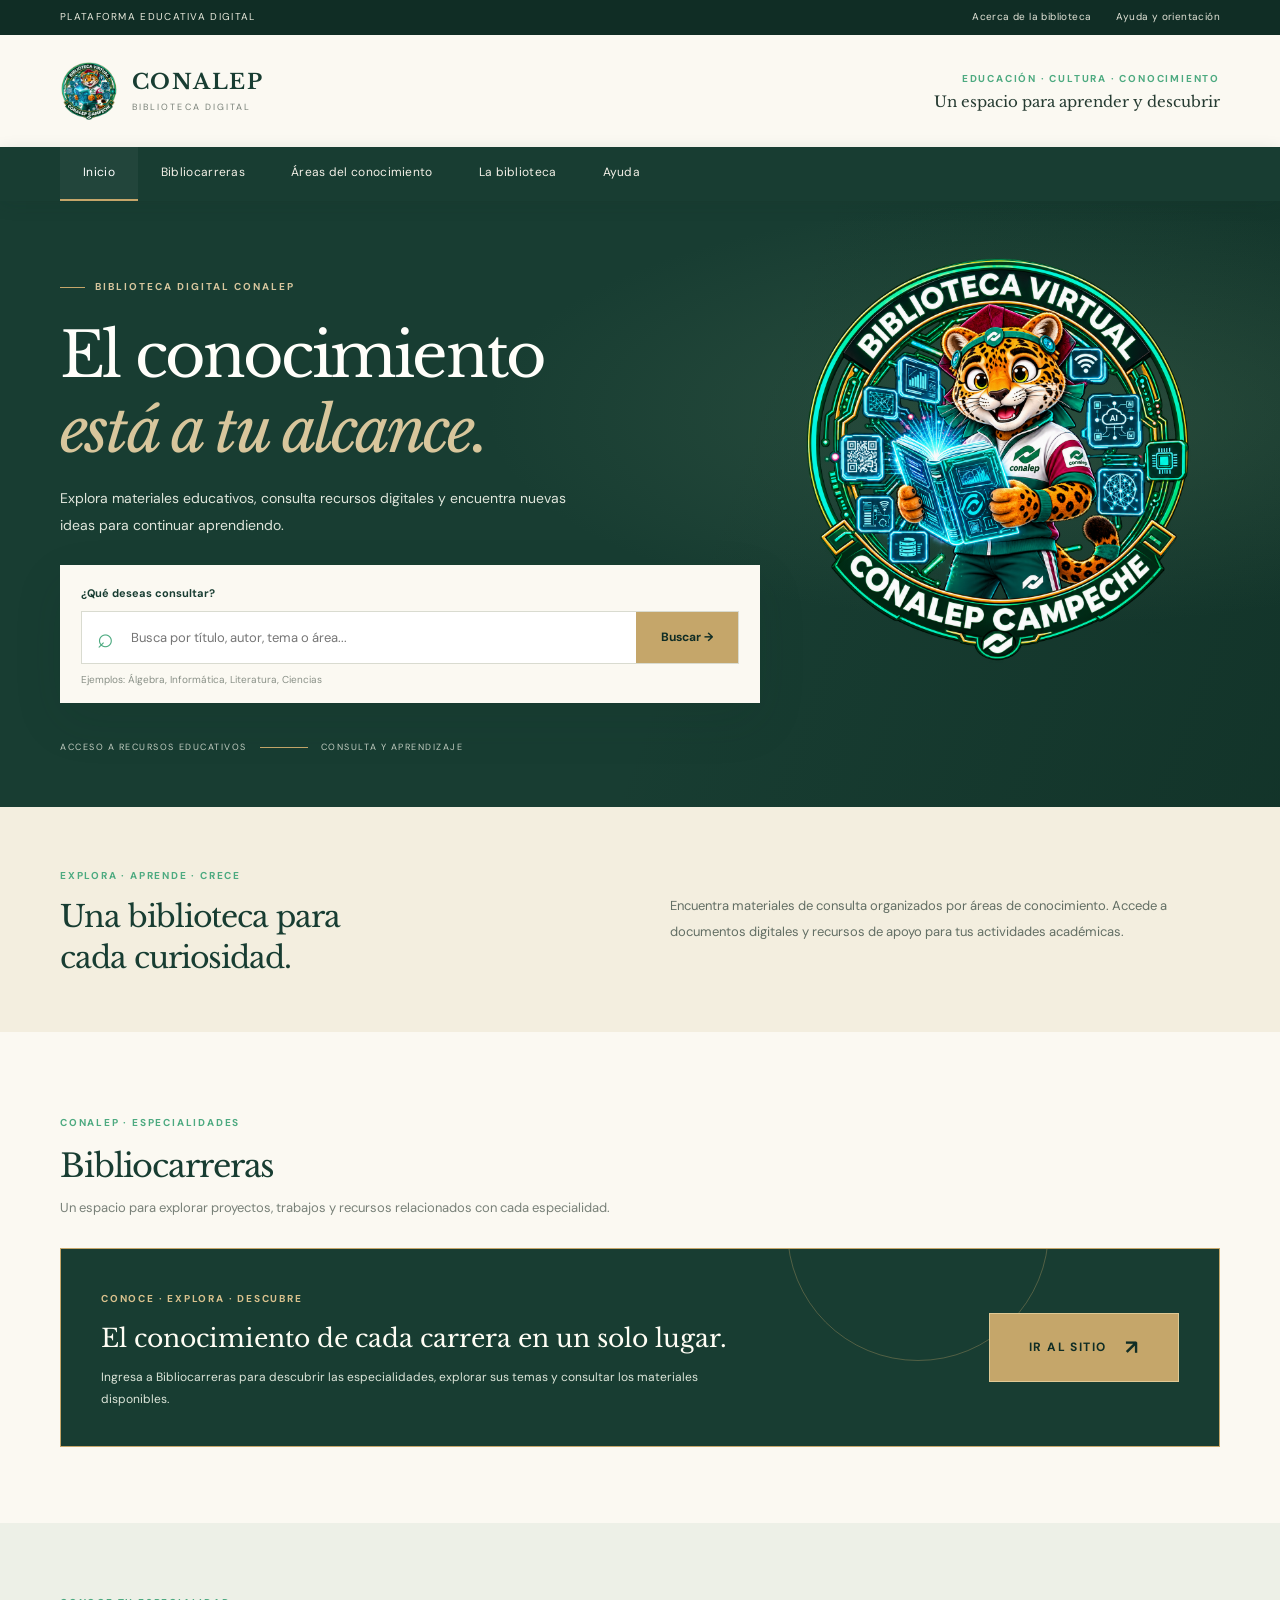
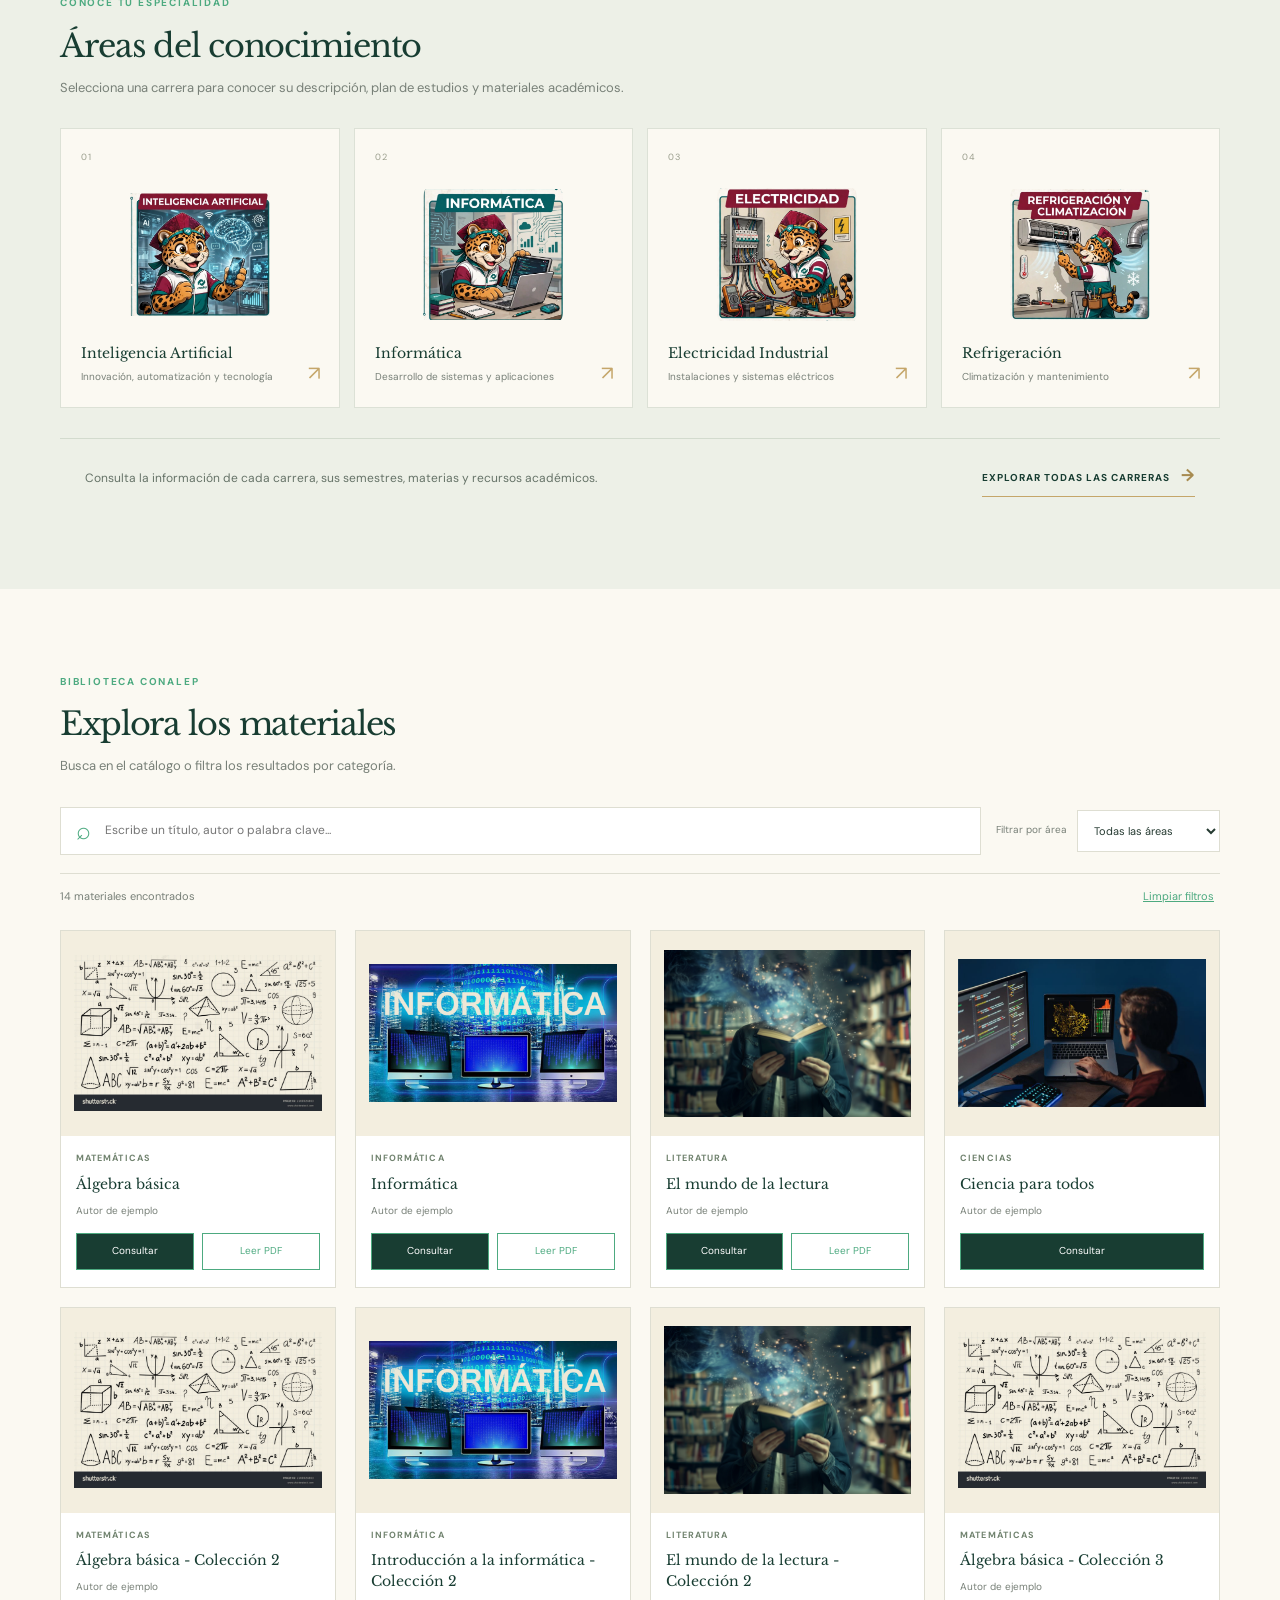
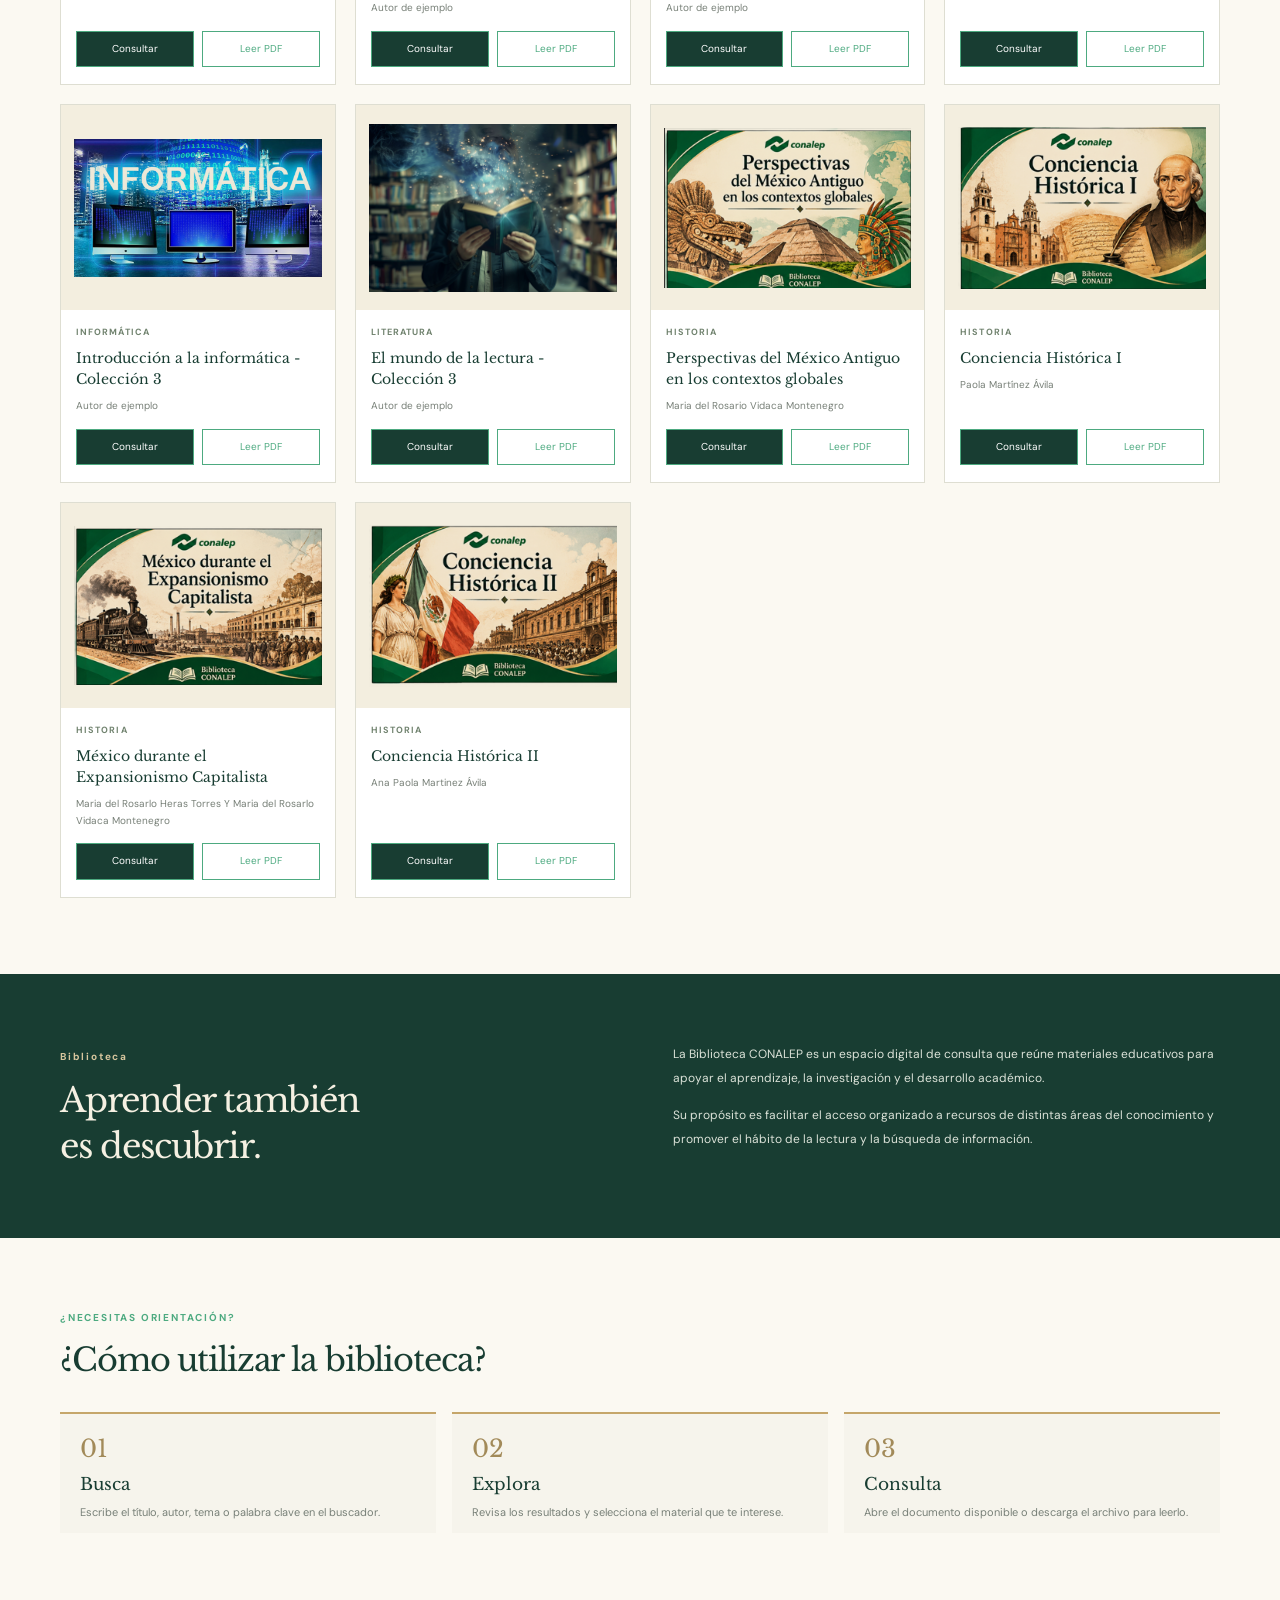
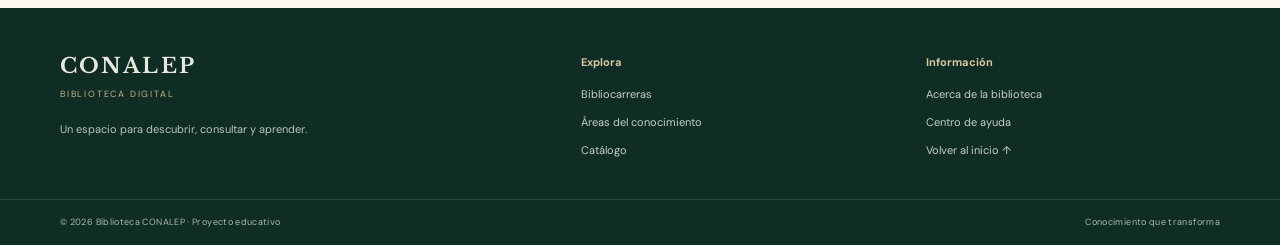
==== index.html @ 4ff1693b "Primera version de Biblioteca CONALEP" ====
<!DOCTYPE html>
<html lang="es">
<head>
  <meta charset="UTF-8">
  <meta name="viewport" content="width=device-width, initial-scale=1.0">
  <meta name="description" content="Biblioteca CONALEP: consulta y explora materiales educativos digitales.">
  <meta name="theme-color" content="#183d32">
  <title>Biblioteca CONALEP | Conocimiento abierto</title>

  <link rel="preconnect" href="https://fonts.googleapis.com">
  <link rel="preconnect" href="https://fonts.gstatic.com" crossorigin>
  <link href="https://fonts.googleapis.com/css2?family=DM+Sans:wght@400;500;600;700&family=Libre+Baskerville:wght@400;700&display=swap" rel="stylesheet">

  <link rel="stylesheet" href="estilos.css">

  <style>
    /* IMÁGENES DE LAS ÁREAS DEL CONOCIMIENTO */

    .career-area-card .area-icon.area-image {
  display: flex;
  align-items: center;
  justify-content: center;
  width: 100%;
  height: 155px;
  margin: 12px 0;
  font-size: 0;
}

.career-area-card .area-icon.area-image img {
  display: block;
  width: 140px;
  height: 140px;
  object-fit: contain;
  border-radius: 12px;
  transition: transform .3s ease;
}

.career-area-card:hover .area-icon.area-image img {
  transform: scale(1.08);
}
  </style>
</head>

<body>

  <div class="utility-bar">
    <div class="wrap utility-inner">
      <span>PLATAFORMA EDUCATIVA DIGITAL</span>
      <div>
        <a href="#acerca">Acerca de la biblioteca</a>
        <a href="#ayuda">Ayuda y orientación</a>
      </div>
    </div>
  </div>

  <header class="masthead wrap">
    <a class="brand" href="#inicio" aria-label="Biblioteca CONALEP, inicio">
      <img class="brand-logo" src="recursos/logo.png" alt="Logotipo de la Biblioteca CONALEP">
      <span class="brand-copy">
        <strong>CONALEP</strong>
        <small>BIBLIOTECA DIGITAL</small>
      </span>
    </a>

    <div class="masthead-note">
      <span>EDUCACIÓN · CULTURA · CONOCIMIENTO</span>
      <strong>Un espacio para aprender y descubrir</strong>
    </div>
  </header>

  <nav class="main-nav" aria-label="Navegación principal">
    <div class="wrap nav-inner">
      <a class="nav-link active" href="#inicio">Inicio</a>
      <a class="nav-link" href="#colecciones">Bibliocarreras</a>
      <a class="nav-link" href="#areas">Áreas del conocimiento</a>
      <a class="nav-link" href="#acerca">La biblioteca</a>
      <a class="nav-link" href="#ayuda">Ayuda</a>
    </div>
  </nav>

  <main>

    <!-- PORTADA -->
    <section class="hero" id="inicio">
      <div class="wrap hero-content">

        <div class="eyebrow">
          <span></span>
          BIBLIOTECA DIGITAL CONALEP
        </div>

        <h1>
          El conocimiento<br>
          <em>está a tu alcance.</em>
        </h1>

        <p>
          Explora materiales educativos, consulta recursos digitales
          y encuentra nuevas ideas para continuar aprendiendo.
        </p>

        <form class="search-panel" id="search-form" role="search">
          <label for="main-search">¿Qué deseas consultar?</label>

          <div class="search-row">
            <span class="search-symbol" aria-hidden="true">⌕</span>

            <input
              id="main-search"
              type="search"
              placeholder="Busca por título, autor, tema o área..."
              autocomplete="off"
            >

            <button type="submit">
              Buscar <span aria-hidden="true">→</span>
            </button>
          </div>

          <div class="search-hint">
            Ejemplos: Álgebra, Informática, Literatura, Ciencias
          </div>

          <div class="quick-results" id="quick-results" hidden></div>
        </form>

        <div class="hero-meta">
          <span>ACCESO A RECURSOS EDUCATIVOS</span>
          <span class="meta-line"></span>
          <span>CONSULTA Y APRENDIZAJE</span>
        </div>
      </div>

      <div class="hero-ornament">
        <img
          class="hero-logo"
          src="recursos/logo.png"
          alt="Emblema de la Biblioteca Virtual CONALEP"
        >
      </div>
    </section>

    <!-- INTRODUCCIÓN -->
    <section class="intro-strip">
      <div class="wrap intro-grid">
        <div>
          <span class="section-kicker">EXPLORA · APRENDE · CRECE</span>
          <h2>Una biblioteca para<br>cada curiosidad.</h2>
        </div>

        <p>
          Encuentra materiales de consulta organizados por áreas de
          conocimiento. Accede a documentos digitales y recursos de
          apoyo para tus actividades académicas.
        </p>
      </div>
    </section>

    <!-- BIBLIOCARRERAS -->
    <section class="section wrap bibliocarreras-section" id="colecciones">

      <div class="section-heading">
        <div>
          <span class="section-kicker">CONALEP · ESPECIALIDADES</span>
          <h2>Bibliocarreras</h2>
          <p>
            Un espacio para explorar proyectos, trabajos y recursos
            relacionados con cada especialidad.
          </p>
        </div>
      </div>

      <div class="bibliocarreras-access">
        <div class="bibliocarreras-access-copy">
          <span class="section-kicker">CONOCE · EXPLORA · DESCUBRE</span>
          <h3>El conocimiento de cada carrera en un solo lugar.</h3>
          <p>
            Ingresa a Bibliocarreras para descubrir las especialidades,
            explorar sus temas y consultar los materiales disponibles.
          </p>
        </div>

        <a
          class="bibliocarreras-button"
          href="bibliocarreras.html"
          target="_blank"
          rel="noopener noreferrer"
        >
          IR AL SITIO <span aria-hidden="true">↗</span>
        </a>
      </div>

    </section>

    <!-- ÁREAS DEL CONOCIMIENTO -->
    <section class="areas-band" id="areas">
      <div class="wrap section">

        <div class="section-heading">
          <div>
            <span class="section-kicker">CONOCE TU ESPECIALIDAD</span>
            <h2>Áreas del conocimiento</h2>
            <p>
              Selecciona una carrera para conocer su descripción,
              plan de estudios y materiales académicos.
            </p>
          </div>
        </div>

        <div class="area-grid career-area-grid">

          <!-- INTELIGENCIA ARTIFICIAL -->
          <a class="area-card career-area-card" href="areas.html?carrera=inteligencia-artificial">
            <span class="area-number">01</span>

            <span class="area-icon area-image">
              <img
                src="imagenes/inteligencia-artificial.png"
                alt="Imagen de Inteligencia Artificial"
                loading="lazy"
              >
            </span>

            <strong>Inteligencia Artificial</strong>
            <small>Innovación, automatización y tecnología</small>
            <span class="area-arrow">↗</span>
          </a>

          <!-- INFORMÁTICA -->
          <a class="area-card career-area-card" href="areas.html?carrera=informatica">
            <span class="area-number">02</span>

            <span class="area-icon area-image">
              <img
                src="imagenes/informatica.png"
                alt="Imagen de Informática"
                loading="lazy"
              >
            </span>

            <strong>Informática</strong>
            <small>Desarrollo de sistemas y aplicaciones</small>
            <span class="area-arrow">↗</span>
          </a>

          <!-- ELECTRICIDAD INDUSTRIAL -->
          <a class="area-card career-area-card" href="areas.html?carrera=electricidad-industrial">
            <span class="area-number">03</span>

            <span class="area-icon area-image">
              <img
                src="imagenes/electricidad-industrial.png"
                alt="Imagen de Electricidad Industrial"
                loading="lazy"
              >
            </span>

            <strong>Electricidad Industrial</strong>
            <small>Instalaciones y sistemas eléctricos</small>
            <span class="area-arrow">↗</span>
          </a>

          <!-- REFRIGERACIÓN -->
          <a class="area-card career-area-card" href="areas.html?carrera=refrigeracion">
            <span class="area-number">04</span>

            <span class="area-icon area-image">
              <img
                src="imagenes/refrigeracion.png"
                alt="Imagen de Refrigeración"
                loading="lazy"
              >
            </span>

            <strong>Refrigeración</strong>
            <small>Climatización y mantenimiento</small>
            <span class="area-arrow">↗</span>
          </a>

        </div>

        <div class="areas-more">
          <p>
            Consulta la información de cada carrera, sus semestres,
            materias y recursos académicos.
          </p>
          <a href="areas.html" class="areas-more-link">
            EXPLORAR TODAS LAS CARRERAS <span>→</span>
          </a>
        </div>

      </div>
    </section>

    <!-- CATÁLOGO -->
    <section class="section wrap catalog-section" id="catalogo">

      <div class="section-heading">
        <div>
          <span class="section-kicker">BIBLIOTECA CONALEP</span>
          <h2>Explora los materiales</h2>
          <p>
            Busca en el catálogo o filtra los resultados por categoría.
          </p>
        </div>
      </div>

      <div class="catalog-tools">

        <label class="catalog-search">
          <span>⌕</span>
          <input
            id="catalog-search"
            type="search"
            placeholder="Escribe un título, autor o palabra clave..."
          >
        </label>

        <label class="filter-label">
          Filtrar por área

          <select id="category-filter">
            <option value="Todos">Todas las áreas</option>
          </select>
        </label>

      </div>

      <div class="results-line">
        <span id="results-count">Cargando catálogo...</span>
        <button id="clear-filters" type="button">Limpiar filtros</button>
      </div>

      <div class="book-grid" id="book-grid" aria-live="polite"></div>

    </section>

    <!-- ACERCA DE -->
    <section class="about-band" id="acerca">
      <div class="wrap about-grid">

        <div>
          <span class="section-kicker">Biblioteca</span>
          <h2>Aprender también<br>es descubrir.</h2>
        </div>

        <div>
          <p>
            La Biblioteca CONALEP es un espacio digital de consulta que
            reúne materiales educativos para apoyar el aprendizaje,
            la investigación y el desarrollo académico.
          </p>

          <p>
            Su propósito es facilitar el acceso organizado a recursos
            de distintas áreas del conocimiento y promover el hábito
            de la lectura y la búsqueda de información.
          </p>
        </div>

      </div>
    </section>

    <!-- AYUDA -->
    <section class="section wrap help-section" id="ayuda">

      <div class="section-heading">
        <div>
          <span class="section-kicker">¿NECESITAS ORIENTACIÓN?</span>
          <h2>¿Cómo utilizar la biblioteca?</h2>
        </div>
      </div>

      <div class="help-grid">

        <article>
          <span>01</span>
          <h3>Busca</h3>
          <p>
            Escribe el título, autor, tema o palabra clave en el buscador.
          </p>
        </article>

        <article>
          <span>02</span>
          <h3>Explora</h3>
          <p>
            Revisa los resultados y selecciona el material que te interese.
          </p>
        </article>

        <article>
          <span>03</span>
          <h3>Consulta</h3>
          <p>
            Abre el documento disponible o descarga el archivo para leerlo.
          </p>
        </article>

      </div>
    </section>

  </main>

  <!-- PIE DE PÁGINA -->
  <footer class="footer">

    <div class="wrap footer-main">

      <div class="footer-brand">
        <strong>CONALEP</strong>
        <span>BIBLIOTECA DIGITAL</span>
        <p>Un espacio para descubrir, consultar y aprender.</p>
      </div>

      <div>
        <b>Explora</b>
        <a href="#colecciones">Bibliocarreras</a>
        <a href="#areas">Áreas del conocimiento</a>
        <a href="#catalogo">Catálogo</a>
      </div>

      <div>
        <b>Información</b>
        <a href="#acerca">Acerca de la biblioteca</a>
        <a href="#ayuda">Centro de ayuda</a>
        <a href="#inicio">Volver al inicio ↑</a>
      </div>

    </div>

    <div class="footer-bottom">
      <div class="wrap">
        <span>© 2026 Biblioteca CONALEP · Proyecto educativo</span>
        <span>Conocimiento que transforma</span>
      </div>
    </div>

  </footer>

  <!-- VENTANA DE DETALLES DE LIBROS -->
  <dialog class="detail-dialog" id="detail-dialog">
    <button class="dialog-close" id="dialog-close" aria-label="Cerrar">×</button>
    <div id="detail-content"></div>
  </dialog>

  <!-- LECTOR PDF -->
  <dialog class="reader-dialog" id="reader-dialog">

    <div class="reader-top">
      <strong id="reader-title">Lector digital</strong>
      <button id="reader-close" aria-label="Cerrar lector">Cerrar ×</button>
    </div>

    <iframe id="pdf-frame" title="Visor de documento PDF"></iframe>

  </dialog>

  <script src="js/catalogo.js" defer></script>

</body>
</html>
---- estilos.css ----
/* BIBLIOTECA CONALEP · IDENTIDAD VERDE BOSQUE Y MARFIL */

:root {
  --forest: #183d32;
  --forest-deep: #102d25;
  --green: #4daa80;
  --sage: #dce5d9;
  --ivory: #f3eedf;
  --paper: #fbf9f2;
  --gold: #c5a66a;
  --ink: #263b32;
  --muted: #788078;
  --line: #deded2;
  --white: #fffefa;
  --serif: "Libre Baskerville", Georgia, serif;
  --sans: "DM Sans", Arial, sans-serif;
  --shadow: 0 18px 50px rgba(22,49,38,.11);
}

* {
  box-sizing: border-box;
}

html {
  scroll-behavior: smooth;
  scroll-padding-top: 86px;
}

body {
  margin: 0;
  background: var(--paper);
  color: var(--ink);
  font-family: var(--sans);
  line-height: 1.65;
}

a {
  color: inherit;
  text-decoration: none;
}

button,
input,
select {
  font: inherit;
}

button {
  cursor: pointer;
}

img {
  max-width: 100%;
  display: block;
}

[hidden] {
  display: none !important;
}

.wrap {
  width: min(1160px, calc(100% - 48px));
  margin: auto;
}

/* BARRA SUPERIOR */

.utility-bar {
  background: var(--forest-deep);
  color: #e8e9dc;
  font-size: 10px;
  letter-spacing: .13em;
}

.utility-inner {
  height: 35px;
  display: flex;
  align-items: center;
  justify-content: space-between;
}

.utility-inner div {
  display: flex;
  gap: 25px;
}

.utility-inner a {
  color: #e4e5d9;
  letter-spacing: .04em;
}

/* ENCABEZADO */

.masthead {
  height: 112px;
  display: flex;
  align-items: center;
  justify-content: space-between;
}

.brand {
  display: flex;
  align-items: center;
  gap: 14px;
}

.brand-copy {
  display: flex;
  flex-direction: column;
  line-height: 1.2;
}

.brand-copy strong {
  font: 700 21px var(--serif);
  letter-spacing: .07em;
  color: var(--forest);
}

.brand-copy small {
  font-size: 9px;
  letter-spacing: .23em;
  color: var(--muted);
  margin-top: 7px;
}

.brand-logo {
  width: 58px;
  height: 58px;
  object-fit: contain;
  display: block;
  flex-shrink: 0;
  background: transparent;
}

.masthead-note {
  text-align: right;
  display: flex;
  flex-direction: column;
  gap: 5px;
}

.masthead-note span,
.section-kicker {
  font-size: 10px;
  letter-spacing: .18em;
  color: var(--green);
  font-weight: 700;
}

.masthead-note strong {
  font: 400 15px var(--serif);
  color: var(--ink);
}

/* NAVEGACIÓN */

.main-nav {
  background: var(--forest);
  color: #f8f5e9;
  position: sticky;
  top: 0;
  z-index: 20;
  box-shadow: 0 4px 16px #122d2420;
}

.nav-inner {
  display: flex;
  align-items: center;
  gap: 0;
  min-height: 53px;
}

.nav-link {
  padding: 16px 23px;
  font-size: 12px;
  letter-spacing: .025em;
  color: #f4f1e8;
  transition: .2s;
  border-bottom: 2px solid transparent;
}

.nav-link:hover,
.nav-link.active {
  background: #ffffff0b;
  border-color: var(--gold);
  color: #fff;
}

/* PORTADA PRINCIPAL */

.hero {
  background: var(--forest);
  color: var(--white);
  min-height: 510px;
  position: relative;
  overflow: hidden;
}

.hero:before {
  content: "";
  position: absolute;
  inset: 0;
  background:
    radial-gradient(ellipse at 82% 35%, #52745a55, transparent 38%),
    linear-gradient(110deg, transparent 55%, #0b271d66);
}

.hero-content {
  position: relative;
  z-index: 2;
  padding-top: 78px;
  padding-bottom: 52px;
}

.eyebrow {
  display: flex;
  align-items: center;
  gap: 10px;
  color: #d7c69e;
  font-size: 10px;
  letter-spacing: .2em;
  font-weight: 700;
}

.eyebrow span {
  width: 25px;
  height: 1px;
  background: var(--gold);
}

.hero h1 {
  font: 400 clamp(38px, 5vw, 62px)/1.2 var(--serif);
  letter-spacing: -.045em;
  margin: 24px 0 17px;
  max-width: 650px;
}

.hero h1 em {
  color: #d8c69c;
  font-weight: 400;
}

.hero-content > p {
  max-width: 540px;
  color: #e0e6dc;
  font-size: 14px;
  line-height: 1.9;
  margin: 0 0 27px;
}

/* BUSCADOR PRINCIPAL */

.search-panel {
  background: var(--paper);
  color: var(--ink);
  padding: 19px 21px 14px;
  width: min(700px, 100%);
  box-shadow: var(--shadow);
  position: relative;
}

.search-panel label {
  font-size: 11px;
  font-weight: 700;
  color: var(--forest);
  display: block;
  margin-bottom: 9px;
}

.search-row {
  height: 53px;
  display: flex;
  align-items: center;
  border: 1px solid #d9dbd0;
  background: white;
}

.search-symbol {
  font-size: 28px;
  color: var(--green);
  padding: 0 15px;
}

.search-row input {
  border: 0;
  outline: 0;
  min-width: 0;
  flex: 1;
  color: var(--ink);
  font-size: 13px;
}

.search-row button {
  height: 100%;
  border: 0;
  background: var(--gold);
  color: var(--forest-deep);
  padding: 0 25px;
  font-size: 12px;
  font-weight: 700;
}

.search-row button:hover {
  background: #d7bd8b;
}

.search-hint {
  font-size: 10px;
  color: #899087;
  padding-top: 8px;
}

.quick-results {
  position: absolute;
  left: 21px;
  right: 21px;
  top: calc(100% - 12px);
  background: white;
  box-shadow: var(--shadow);
  z-index: 8;
  color: var(--ink);
  max-height: 260px;
  overflow: auto;
}

.quick-results button {
  width: 100%;
  text-align: left;
  padding: 12px 16px;
  border: 0;
  border-bottom: 1px solid var(--line);
  background: white;
  display: flex;
  justify-content: space-between;
  gap: 15px;
}

.quick-results button:hover {
  background: var(--ivory);
}

.quick-results small {
  color: var(--muted);
}

.quick-empty {
  padding: 15px;
  font-size: 12px;
}

/* INFORMACIÓN DE PORTADA */

.hero-meta {
  display: flex;
  align-items: center;
  gap: 13px;
  margin-top: 37px;
  font-size: 9px;
  letter-spacing: .17em;
  color: #c6d1c5;
}

.meta-line {
  width: 48px;
  height: 1px;
  background: var(--gold);
}

/* LOGOTIPO GRANDE DE PORTADA */

.hero-ornament {
  position: absolute;
  width: 410px;
  height: 410px;
  right: max(6%, calc((100vw - 1160px)/2));
  top: 52px;
  border: none;
  border-radius: 0;
  display: flex;
  align-items: center;
  justify-content: center;
  opacity: 1;
  background: transparent;
}

.hero-logo {
  width: 100%;
  height: 100%;
  object-fit: contain;
  display: block;
  background: transparent;
}

/* INTRODUCCIÓN */

.intro-strip {
  background: var(--ivory);
  padding: 54px 0;
}

.intro-grid {
  display: grid;
  grid-template-columns: 1fr 1fr;
  align-items: center;
  gap: 60px;
}

.intro-grid h2,
.section-heading h2,
.about-grid h2 {
  font: 400 30px/1.35 var(--serif);
  color: var(--forest);
  margin: 10px 0 0;
  letter-spacing: -.035em;
}

.intro-grid p {
  font-size: 13px;
  line-height: 2;
  color: #626e64;
  max-width: 510px;
  margin: 0;
}

/* SECCIONES GENERALES */

.section {
  padding-top: 76px;
  padding-bottom: 76px;
}

.section-heading {
  display: flex;
  justify-content: space-between;
  align-items: end;
  gap: 30px;
  margin-bottom: 30px;
}

.section-heading h2 {
  font-size: 32px;
}

.section-heading p {
  color: var(--muted);
  font-size: 13px;
  margin: 9px 0 0;
}

.text-link {
  font-size: 12px;
  color: var(--green);
  font-weight: 700;
  border-bottom: 1px solid var(--gold);
  padding-bottom: 7px;
  white-space: nowrap;
}

.text-link span {
  color: var(--gold);
  font-size: 17px;
  margin-left: 7px;
}

/* BIBLIOCARRERAS */

.bibliocarreras-section {
  scroll-margin-top: 75px;
}

.career-grid {
  display: grid;
  grid-template-columns: repeat(4, minmax(0, 1fr));
  gap: 16px;
}

.career-card {
  position: relative;
  min-height: 220px;
  padding: 25px 20px;
  display: flex;
  flex-direction: column;
  align-items: flex-start;
  text-align: left;
  color: var(--forest);
  background: var(--white);
  border: 1px solid var(--line);
  transition: .25s;
}

.career-card:hover {
  transform: translateY(-6px);
  border-color: var(--gold);
  box-shadow: var(--shadow);
}

.career-card:focus-visible {
  outline: 3px solid var(--gold);
  outline-offset: 3px;
}

.career-number {
  font-size: 10px;
  letter-spacing: .15em;
  color: var(--muted);
}

.career-icon {
  font-size: 37px;
  line-height: 1;
  color: var(--green);
  margin: 19px 0;
}

.career-card strong {
  font: 400 16px var(--serif);
  max-width: 190px;
}

.career-card small {
  color: var(--muted);
  font-size: 10px;
  margin-top: 9px;
}

.career-arrow {
  position: absolute;
  right: 18px;
  bottom: 15px;
  color: var(--gold);
  font-size: 21px;
}

/* APARTADO DE PROYECTOS */

.career-back {
  border: 1px solid var(--green);
  background: transparent;
  color: var(--forest);
  padding: 11px 17px;
  font-size: 11px;
  font-weight: 700;
  margin-bottom: 30px;
  transition: .2s;
}

.career-back:hover {
  background: var(--forest);
  color: white;
}

.career-heading {
  margin-bottom: 25px;
}

.career-heading h3 {
  font: 400 30px var(--serif);
  color: var(--forest);
  margin: 9px 0;
}

.career-heading p {
  color: var(--muted);
  font-size: 13px;
}

.project-grid {
  display: grid;
  grid-template-columns: repeat(3, minmax(0, 1fr));
  gap: 18px;
}

.project-card {
  background: white;
  border: 1px solid var(--line);
  padding: 22px;
  min-width: 0;
  transition: .2s;
}

.project-card:hover {
  border-color: var(--gold);
  box-shadow: var(--shadow);
  transform: translateY(-3px);
}

.project-card h4 {
  font: 400 17px var(--serif);
  color: var(--forest);
  margin: 10px 0;
}

.project-card p {
  color: var(--muted);
  font-size: 11px;
  line-height: 1.8;
}

.project-tag {
  color: var(--green);
  font-size: 9px;
  font-weight: 700;
  letter-spacing: .13em;
  text-transform: uppercase;
}

.project-link {
  display: inline-block;
  margin-top: 12px;
  padding: 9px 13px;
  background: var(--forest);
  color: white;
  font-size: 10px;
}

.project-link:hover {
  background: var(--gold);
  color: var(--forest);
}

.project-empty {
  grid-column: 1 / -1;
  padding: 45px 20px;
  text-align: center;
  background: var(--ivory);
  color: var(--muted);
  font-size: 13px;
}

/* ESTADÍSTICAS */

.stats-row {
  display: grid;
  grid-template-columns: repeat(3, 1fr);
  border: 1px solid var(--line);
  margin-top: 35px;
}

.stats-row div {
  padding: 21px 25px;
  display: flex;
  align-items: center;
  gap: 13px;
  border-right: 1px solid var(--line);
}

.stats-row div:last-child {
  border: 0;
}

.stats-row strong {
  font: 400 26px var(--serif);
  color: var(--forest);
}

.stats-row span {
  font-size: 9px;
  letter-spacing: .1em;
  color: var(--muted);
  line-height: 1.4;
}

/* ÁREAS DEL CONOCIMIENTO */

.areas-band {
  background: #edf0e7;
}

.areas-band .section {
  padding-top: 65px;
  padding-bottom: 70px;
}

.area-grid {
  display: grid;
  grid-template-columns: repeat(4, 1fr);
  gap: 14px;
}

.area-card {
  position: relative;
  text-align: left;
  min-height: 190px;
  padding: 21px 20px;
  background: var(--paper);
  border: 1px solid #dce1d6;
  color: var(--forest);
  transition: .25s;
  display: flex;
  flex-direction: column;
  align-items: flex-start;
}

.area-card:hover {
  transform: translateY(-5px);
  box-shadow: var(--shadow);
  border-color: var(--gold);
}

.area-number {
  font-size: 9px;
  letter-spacing: .16em;
  color: #9a9e8d;
}

.area-icon {
  font: 30px var(--serif);
  color: var(--green);
  margin: 10px 0;
}

.area-card strong {
  font: 400 14px var(--serif);
  max-width: 190px;
}

.area-card small {
  font-size: 10px;
  color: var(--muted);
  margin-top: 7px;
}

.area-arrow {
  position: absolute;
  right: 18px;
  bottom: 17px;
  color: var(--gold);
  font-size: 20px;
}

/* CATÁLOGO */

.catalog-section {
  padding-top: 78px;
}

.catalog-tools {
  display: flex;
  gap: 15px;
  align-items: center;
  margin-bottom: 18px;
}

.catalog-search {
  height: 48px;
  display: flex;
  align-items: center;
  gap: 12px;
  border: 1px solid var(--line);
  background: white;
  flex: 1;
  padding: 0 15px;
}

.catalog-search span {
  font-size: 25px;
  color: var(--green);
}

.catalog-search input {
  border: 0;
  outline: 0;
  flex: 1;
  min-width: 0;
  font-size: 12px;
}

.filter-label {
  font-size: 10px;
  color: var(--muted);
  display: flex;
  align-items: center;
  gap: 10px;
}

.filter-label select {
  border: 1px solid var(--line);
  background: white;
  padding: 12px 30px 12px 12px;
  color: var(--ink);
  font-size: 11px;
}

.results-line {
  display: flex;
  justify-content: space-between;
  align-items: center;
  padding: 12px 0;
  border-top: 1px solid var(--line);
  font-size: 11px;
  color: var(--muted);
}

.results-line button {
  border: 0;
  background: none;
  color: var(--green);
  font-size: 11px;
  text-decoration: underline;
}

.book-grid {
  display: grid;
  grid-template-columns: repeat(4, minmax(0, 1fr));
  gap: 19px;
  margin-top: 12px;
}

.book-card {
  background: white;
  border: 1px solid var(--line);
  transition: .25s;
  display: flex;
  flex-direction: column;
  min-width: 0;
}

.book-card:hover {
  transform: translateY(-4px);
  box-shadow: var(--shadow);
  border-color: #c6b98f;
}

.book-cover {
  height: 205px;
  background: var(--ivory);
  display: grid;
  place-items: center;
  overflow: hidden;
  padding: 13px;
}

.book-cover img {
  width: 100%;
  height: 100%;
  object-fit: contain;
  mix-blend-mode: multiply;
}

.book-info {
  padding: 15px 15px 17px;
  display: flex;
  flex-direction: column;
  flex: 1;
}

.book-category {
  font-size: 9px;
  letter-spacing: .12em;
  text-transform: uppercase;
  color: #71836f;
  font-weight: 700;
}

.book-info h3 {
  font: 400 14px/1.5 var(--serif);
  margin: 8px 0;
  color: var(--forest);
}

.book-info p {
  font-size: 10px;
  color: var(--muted);
  margin: 0 0 14px;
}

.book-actions {
  display: flex;
  gap: 8px;
  margin-top: auto;
}

.book-actions button {
  flex: 1;
  border: 1px solid var(--green);
  padding: 9px 7px;
  background: var(--forest);
  color: white;
  font-size: 10px;
}

.book-actions button.secondary {
  background: transparent;
  color: var(--green);
}

.book-actions button:hover {
  background: var(--gold);
  border-color: var(--gold);
  color: var(--forest);
}

.empty-state {
  grid-column: 1 / -1;
  text-align: center;
  padding: 55px 20px;
  background: var(--ivory);
  color: var(--muted);
  font-size: 13px;
}

/* ACERCA DE */

.about-band {
  background: var(--forest);
  color: white;
  padding: 68px 0;
}

.about-grid {
  display: grid;
  grid-template-columns: 1fr 1fr;
  gap: 65px;
  align-items: start;
}

.about-grid .section-kicker {
  color: #d7c69e;
}

.about-grid h2 {
  color: #f5f0e2;
  font-size: 34px;
}

.about-grid p {
  font-size: 12px;
  color: #dbe2d8;
  line-height: 2;
  margin: 0 0 13px;
}

/* AYUDA */

.help-section {
  padding-top: 65px;
  padding-bottom: 75px;
}

.help-grid {
  display: grid;
  grid-template-columns: repeat(3, 1fr);
  gap: 16px;
}

.help-grid article {
  border-top: 2px solid var(--gold);
  padding: 20px 20px 10px;
  background: #f6f4ec;
}

.help-grid article > span {
  font: 400 24px var(--serif);
  color: #a28a59;
}

.help-grid h3 {
  font: 400 17px var(--serif);
  color: var(--forest);
  margin: 8px 0;
}

.help-grid p {
  font-size: 11px;
  line-height: 1.8;
  color: var(--muted);
  margin: 0;
}

/* PIE DE PÁGINA */

.footer {
  background: var(--forest-deep);
  color: #e9e8dc;
}

.footer-main {
  display: grid;
  grid-template-columns: 1.6fr 1fr 1fr;
  gap: 50px;
  padding-top: 45px;
  padding-bottom: 40px;
}

.footer-brand strong {
  font: 700 21px var(--serif);
  letter-spacing: .1em;
  display: block;
}

.footer-brand span {
  font-size: 9px;
  letter-spacing: .2em;
  color: #c9b582;
}

.footer-brand p {
  font-size: 11px;
  color: #b8c4b8;
  max-width: 250px;
  margin-top: 15px;
}

.footer-main > div:not(:first-child) {
  display: flex;
  flex-direction: column;
  gap: 10px;
}

.footer-main b {
  font-size: 11px;
  color: #d7c69e;
  margin-bottom: 4px;
}

.footer-main a {
  font-size: 11px;
  color: #c7d0c5;
}

.footer-main a:hover {
  color: white;
}

.footer-bottom {
  border-top: 1px solid #ffffff20;
  font-size: 9px;
  color: #aeb9ac;
  letter-spacing: .04em;
}

.footer-bottom .wrap {
  min-height: 45px;
  display: flex;
  align-items: center;
  justify-content: space-between;
}

/* VENTANAS DE DETALLES Y LECTOR */

.detail-dialog,
.reader-dialog {
  border: 0;
  padding: 0;
  background: var(--paper);
  color: var(--ink);
  box-shadow: 0 25px 90px #071c13aa;
  max-width: min(760px, calc(100% - 28px));
  width: 100%;
  max-height: 88vh;
}

.detail-dialog::backdrop,
.reader-dialog::backdrop {
  background: #071c13b8;
  backdrop-filter: blur(3px);
}

.dialog-close {
  position: absolute;
  right: 13px;
  top: 10px;
  border: 0;
  background: transparent;
  color: var(--forest);
  font-size: 28px;
  z-index: 2;
}

.detail-layout {
  display: grid;
  grid-template-columns: 240px 1fr;
  gap: 30px;
  padding: 40px;
}

.detail-layout img {
  width: 100%;
  height: 300px;
  object-fit: contain;
  background: var(--ivory);
  padding: 15px;
}

.detail-layout h2 {
  font: 400 25px/1.4 var(--serif);
  color: var(--forest);
}

.detail-layout p {
  font-size: 12px;
  color: var(--muted);
  line-height: 1.9;
}

.detail-files {
  display: flex;
  flex-wrap: wrap;
  gap: 8px;
  margin-top: 20px;
}

.detail-files button,
.detail-files a {
  border: 1px solid var(--green);
  background: var(--forest);
  color: white;
  padding: 10px 13px;
  font-size: 10px;
}

.detail-files a {
  background: transparent;
  color: var(--green);
}

.reader-dialog {
  max-width: min(1000px, calc(100% - 24px));
  height: 90vh;
}

.reader-top {
  height: 50px;
  background: var(--forest);
  color: white;
  display: flex;
  align-items: center;
  justify-content: space-between;
  padding: 0 18px;
  font-size: 12px;
}

.reader-top button {
  border: 0;
  background: var(--gold);
  padding: 7px 12px;
  color: var(--forest);
  font-weight: 700;
  font-size: 10px;
}

.reader-dialog iframe {
  width: 100%;
  height: calc(100% - 50px);
  border: 0;
  background: #eee;
}

/* TABLETAS */

@media (max-width: 900px) {
  .hero-ornament {
    right: -120px;
    opacity: .4;
  }

  .book-grid {
    grid-template-columns: repeat(3, 1fr);
  }

  .area-grid {
    grid-template-columns: repeat(2, 1fr);
  }

  .career-grid {
    grid-template-columns: repeat(2, minmax(0, 1fr));
  }

  .project-grid {
    grid-template-columns: repeat(2, minmax(0, 1fr));
  }

  .nav-link {
    padding: 15px 14px;
  }

  .masthead-note {
    display: none;
  }
}

/* CELULARES */

@media (max-width: 620px) {

  .wrap {
    width: min(100% - 30px, 1160px);
  }

  .utility-inner {
    height: auto;
    min-height: 35px;
  }

  .utility-inner > span {
    display: none;
  }

  .utility-inner div {
    width: 100%;
    justify-content: space-between;
    gap: 8px;
  }

  .utility-inner a {
    font-size: 9px;
  }

  .masthead {
    height: 88px;
  }

  .brand-logo {
    width: 48px;
    height: 48px;
  }

  .brand-copy strong {
    font-size: 18px;
  }

  .nav-inner {
    overflow-x: auto;
    width: 100%;
    padding: 0 8px;
  }

  .nav-link {
    white-space: nowrap;
    padding: 14px 12px;
    font-size: 10px;
  }

  .hero {
    min-height: 475px;
  }

  .hero-content {
    padding-top: 55px;
  }

  .hero h1 {
    font-size: 42px;
  }

  .hero-content > p {
    font-size: 12px;
  }

  .hero-ornament {
    width: 270px;
    height: 270px;
    right: -160px;
    top: 150px;
  }

  .hero-logo {
    width: 100%;
    height: 100%;
  }

  .search-panel {
    padding: 14px;
  }

  .search-row {
    height: auto;
    min-height: 48px;
  }

  .search-symbol {
    padding: 0 9px;
  }

  .search-row input {
    font-size: 11px;
  }

  .search-row button {
    padding: 0 13px;
    font-size: 10px;
  }

  .hero-meta {
    font-size: 7px;
    gap: 8px;
  }

  .intro-grid,
  .about-grid {
    grid-template-columns: 1fr;
    gap: 20px;
  }

  .intro-strip {
    padding: 40px 0;
  }

  .intro-grid h2,
  .section-heading h2 {
    font-size: 27px;
  }

  .section {
    padding-top: 52px;
    padding-bottom: 52px;
  }

  .section-heading {
    align-items: flex-start;
    flex-direction: column;
    gap: 15px;
  }

  .career-grid {
    grid-template-columns: repeat(2, minmax(0, 1fr));
    gap: 9px;
  }

  .career-card {
    min-height: 190px;
    padding: 15px;
  }

  .career-card strong {
    font-size: 13px;
  }

  .career-card small {
    font-size: 9px;
  }

  .career-icon {
    font-size: 30px;
    margin: 15px 0;
  }

  .career-heading h3 {
    font-size: 24px;
  }

  .project-grid {
    grid-template-columns: 1fr;
  }

  .stats-row {
    grid-template-columns: 1fr;
  }

  .stats-row div {
    border-right: 0;
    border-bottom: 1px solid var(--line);
    padding: 13px 18px;
  }

  .stats-row div:last-child {
    border-bottom: 0;
  }

  .area-grid {
    grid-template-columns: 1fr 1fr;
    gap: 9px;
  }

  .area-card {
    min-height: 170px;
    padding: 14px;
  }

  .area-card strong {
    font-size: 12px;
  }

  .catalog-tools {
    flex-direction: column;
    align-items: stretch;
  }

  .filter-label {
    justify-content: space-between;
  }

  .filter-label select {
    flex: 1;
  }

  .book-grid {
    grid-template-columns: repeat(2, minmax(0, 1fr));
    gap: 10px;
  }

  .book-cover {
    height: 160px;
    padding: 8px;
  }

  .book-info {
    padding: 11px;
  }

  .book-info h3 {
    font-size: 12px;
  }

  .book-actions {
    flex-direction: column;
  }

  .book-actions button {
    padding: 8px;
  }

  .help-grid {
    grid-template-columns: 1fr;
  }

  .footer-main {
    grid-template-columns: 1fr 1fr;
    gap: 25px;
  }

  .footer-brand {
    grid-column: 1 / -1;
  }

  .footer-bottom .wrap {
    padding: 12px 0;
    gap: 5px;
    flex-direction: column;
    align-items: flex-start;
  }

  .detail-layout {
    grid-template-columns: 1fr;
    padding: 25px;
  }

  .detail-layout img {
    height: 200px;
    max-width: 180px;
    margin: auto;
  }

  .detail-layout h2 {
    font-size: 21px;
  }
}


/* =========================================
   NUEVO ACCESO A BIBLIOCARRERAS
========================================= */

.bibliocarreras-access {
  display: flex;
  align-items: center;
  justify-content: space-between;
  gap: 35px;
  padding: 35px 40px;
  background: var(--forest);
  color: var(--white);
  border: 1px solid #c5a66a;
  position: relative;
  overflow: hidden;
}

.bibliocarreras-access::after {
  content: "";
  position: absolute;
  width: 260px;
  height: 260px;
  border: 1px solid #c5a66a55;
  border-radius: 50%;
  right: 170px;
  top: -150px;
  pointer-events: none;
}

.bibliocarreras-access-copy {
  max-width: 650px;
  position: relative;
  z-index: 1;
}

.bibliocarreras-access-copy .section-kicker {
  color: #d9c18d;
}

.bibliocarreras-access-copy h3 {
  font: 400 25px/1.4 var(--serif);
  color: #fffdf4;
  margin: 10px 0;
}

.bibliocarreras-access-copy p {
  color: #dce5d9;
  font-size: 12px;
  line-height: 1.9;
  margin: 0;
}

.bibliocarreras-button {
  flex-shrink: 0;
  min-width: 190px;
  min-height: 58px;
  padding: 17px 24px;
  display: inline-flex;
  align-items: center;
  justify-content: center;
  gap: 18px;
  background: var(--gold);
  color: var(--forest-deep);
  font-size: 12px;
  font-weight: 700;
  letter-spacing: .12em;
  border: 1px solid #dfc995;
  transition: .25s;
  position: relative;
  z-index: 1;
}

.bibliocarreras-button span {
  font-size: 20px;
}

.bibliocarreras-button:hover {
  background: #e0ca9c;
  transform: translateY(-3px);
  box-shadow: 0 12px 25px #00000025;
}

.bibliocarreras-button:focus-visible,
.areas-more-link:focus-visible {
  outline: 3px solid white;
  outline-offset: 4px;
}

/* =========================================
   NUEVAS TARJETAS DE CARRERAS
========================================= */

.career-area-grid {
  grid-template-columns: repeat(4, minmax(0, 1fr));
}

.career-area-card {
  min-height: 210px;
  text-decoration: none;
}

.career-area-card:hover {
  color: var(--forest);
}

.areas-more {
  margin-top: 30px;
  padding: 22px 25px;
  border-top: 1px solid #d3dbce;
  display: flex;
  align-items: center;
  justify-content: space-between;
  gap: 20px;
}

.areas-more p {
  margin: 0;
  color: #667368;
  font-size: 12px;
}

.areas-more-link {
  color: var(--forest);
  font-size: 10px;
  font-weight: 700;
  letter-spacing: .1em;
  border-bottom: 1px solid var(--gold);
  padding-bottom: 7px;
  white-space: nowrap;
}

.areas-more-link span {
  color: #a78b50;
  font-size: 17px;
  margin-left: 8px;
}

/* =========================================
   RESPONSIVE
========================================= */

@media (max-width: 900px) {
  .career-area-grid {
    grid-template-columns: repeat(2, minmax(0, 1fr));
  }
}

@media (max-width: 620px) {
  .bibliocarreras-access {
    padding: 27px 22px;
    flex-direction: column;
    align-items: stretch;
    gap: 23px;
  }

  .bibliocarreras-access-copy h3 {
    font-size: 21px;
  }

  .bibliocarreras-button {
    width: 100%;
  }

  .career-area-grid {
    grid-template-columns: repeat(2, minmax(0, 1fr));
  }

  .career-area-card {
    min-height: 180px;
  }

  .areas-more {
    align-items: flex-start;
    flex-direction: column;
  }
}

/* =========================================
   TABLA DE APOYO ACADÉMICO
========================================= */

.academic-support-section {
  width: 100%;
}

.academic-table-wrapper {
  width: 100%;
  overflow-x: auto;
  margin-top: 22px;
  border: 1px solid #d8dfd7;
  border-radius: 12px;
  background: #fbf9f2;
}

.academic-support-table {
  width: 100%;
  min-width: 750px;
  border-collapse: collapse;
  color: #263b32;
  font-size: 14px;
  line-height: 1.7;
}

.academic-support-table th {
  padding: 17px;
  background: #183d32;
  color: #ffffff;
  text-align: left;
  font-weight: 700;
  border: 1px solid #315c4b;
}

.academic-support-table td {
  padding: 17px;
  vertical-align: top;
  border: 1px solid #d8dfd7;
  background: #fbf9f2;
}

.academic-support-table td:nth-child(1) {
  width: 36%;
}

.academic-support-table td:nth-child(2) {
  width: 36%;
}

.academic-support-table td:nth-child(3) {
  width: 28%;
}

.academic-support-table .support-group-row td {
  padding: 15px 17px;
  background: #e8eee6;
  color: #183d32;
  font-size: 15px;
  font-weight: 800;
  border-top: 2px solid #c5a66a;
}

.resource-pending {
  display: inline-block;
  padding: 9px 11px;
  border-radius: 8px;
  background: #f3eedf;
  color: #6c705f;
  font-size: 12px;
  line-height: 1.5;
}

.academic-support-table strong {
  color: #183d32;
}

@media (max-width: 700px) {
  .academic-table-wrapper {
    margin-left: 0;
    margin-right: 0;
  }

  .academic-support-table {
    min-width: 700px;
    font-size: 13px;
  }

  .academic-support-table th,
  .academic-support-table td {
    padding: 12px;
  }
}


/* =========================================
   BOTONES DE MATERIAL Y PROYECTOS
========================================= */

.academic-resource-cell {
  text-align: center;
  min-width: 130px;
}

.academic-action-button {
  display: inline-flex;
  justify-content: center;
  align-items: center;
  gap: 7px;
  min-width: 115px;
  padding: 11px 15px;
  border-radius: 5px;
  text-decoration: none;
  font-size: 11px;
  font-weight: 700;
  letter-spacing: 1px;
  transition: all 0.25s ease;
}

.material-button {
  color: #ffffff;
  background: #183d32;
  border: 1px solid #183d32;
}

.material-button:hover {
  color: #183d32;
  background: #ffffff;
}

.projects-button {
  color: #183d32;
  background: #d6b56d;
  border: 1px solid #d6b56d;
}

.projects-button:hover {
  color: #ffffff;
  background: #183d32;
  border-color: #183d32;
}

@media (max-width: 760px) {
  .academic-table-wrapper {
    overflow-x: auto;
  }

  .academic-support-table {
    min-width: 850px;
  }
}

/* =========================================
   PÁGINA DE PROYECTOS
========================================= */

.projects-page {
  min-height: 100vh;
  padding: 55px 20px 80px;
  background: #f4f1e9;
}

.projects-container {
  width: min(1100px, 100%);
  margin: 0 auto;
}

.projects-heading {
  padding: 45px 35px;
  margin-bottom: 35px;
  color: #ffffff;
  background: #183d32;
  border-radius: 12px;
  text-align: center;
}

.projects-kicker {
  display: block;
  margin-bottom: 14px;
  color: #d6b56d;
  font-size: 11px;
  font-weight: 700;
  letter-spacing: 3px;
}

.projects-heading h1 {
  margin: 0 0 15px;
  font-family: "Libre Baskerville", Georgia, serif;
  font-size: clamp(26px, 4vw, 42px);
}

.projects-heading p {
  max-width: 700px;
  margin: 0 auto;
  color: #e6e9e3;
  line-height: 1.8;
}

.projects-section-title {
  margin-bottom: 25px;
  color: #183d32;
}

.projects-section-title h2 {
  margin-bottom: 8px;
  font-family: "Libre Baskerville", Georgia, serif;
}

.projects-section-title p {
  color: #68736c;
  line-height: 1.7;
}

.projects-grid {
  display: grid;
  grid-template-columns: repeat(2, minmax(0, 1fr));
  gap: 20px;
}

.project-team-card {
  padding: 27px;
  background: #ffffff;
  border: 1px solid #e5e0d4;
  border-radius: 10px;
  box-shadow: 0 8px 24px rgba(24, 61, 50, 0.06);
}

.project-team-number {
  display: block;
  margin-bottom: 15px;
  color: #b18d47;
  font-size: 12px;
  font-weight: 700;
  letter-spacing: 2px;
}

.project-team-card h3 {
  margin: 0 0 10px;
  color: #183d32;
  font-size: 20px;
}

.project-team-card p {
  color: #68736c;
  line-height: 1.7;
}

.project-file-link,
.project-file-pending {
  display: inline-block;
  margin-top: 12px;
  padding: 11px 16px;
  border-radius: 5px;
  font-size: 11px;
  font-weight: 700;
  letter-spacing: 1px;
  text-decoration: none;
}

.project-file-link {
  color: #ffffff;
  background: #183d32;
}

.project-file-link:hover {
  background: #b18d47;
}

.project-file-pending {
  color: #777777;
  background: #efede7;
}

.projects-back {
  display: inline-block;
  margin-top: 35px;
  color: #183d32;
  font-weight: 700;
  text-decoration: none;
}

.projects-back:hover {
  color: #b18d47;
}

@media (max-width: 650px) {
  .projects-grid {
    grid-template-columns: 1fr;
  }

  .projects-heading {
    padding: 35px 20px;
  }
}
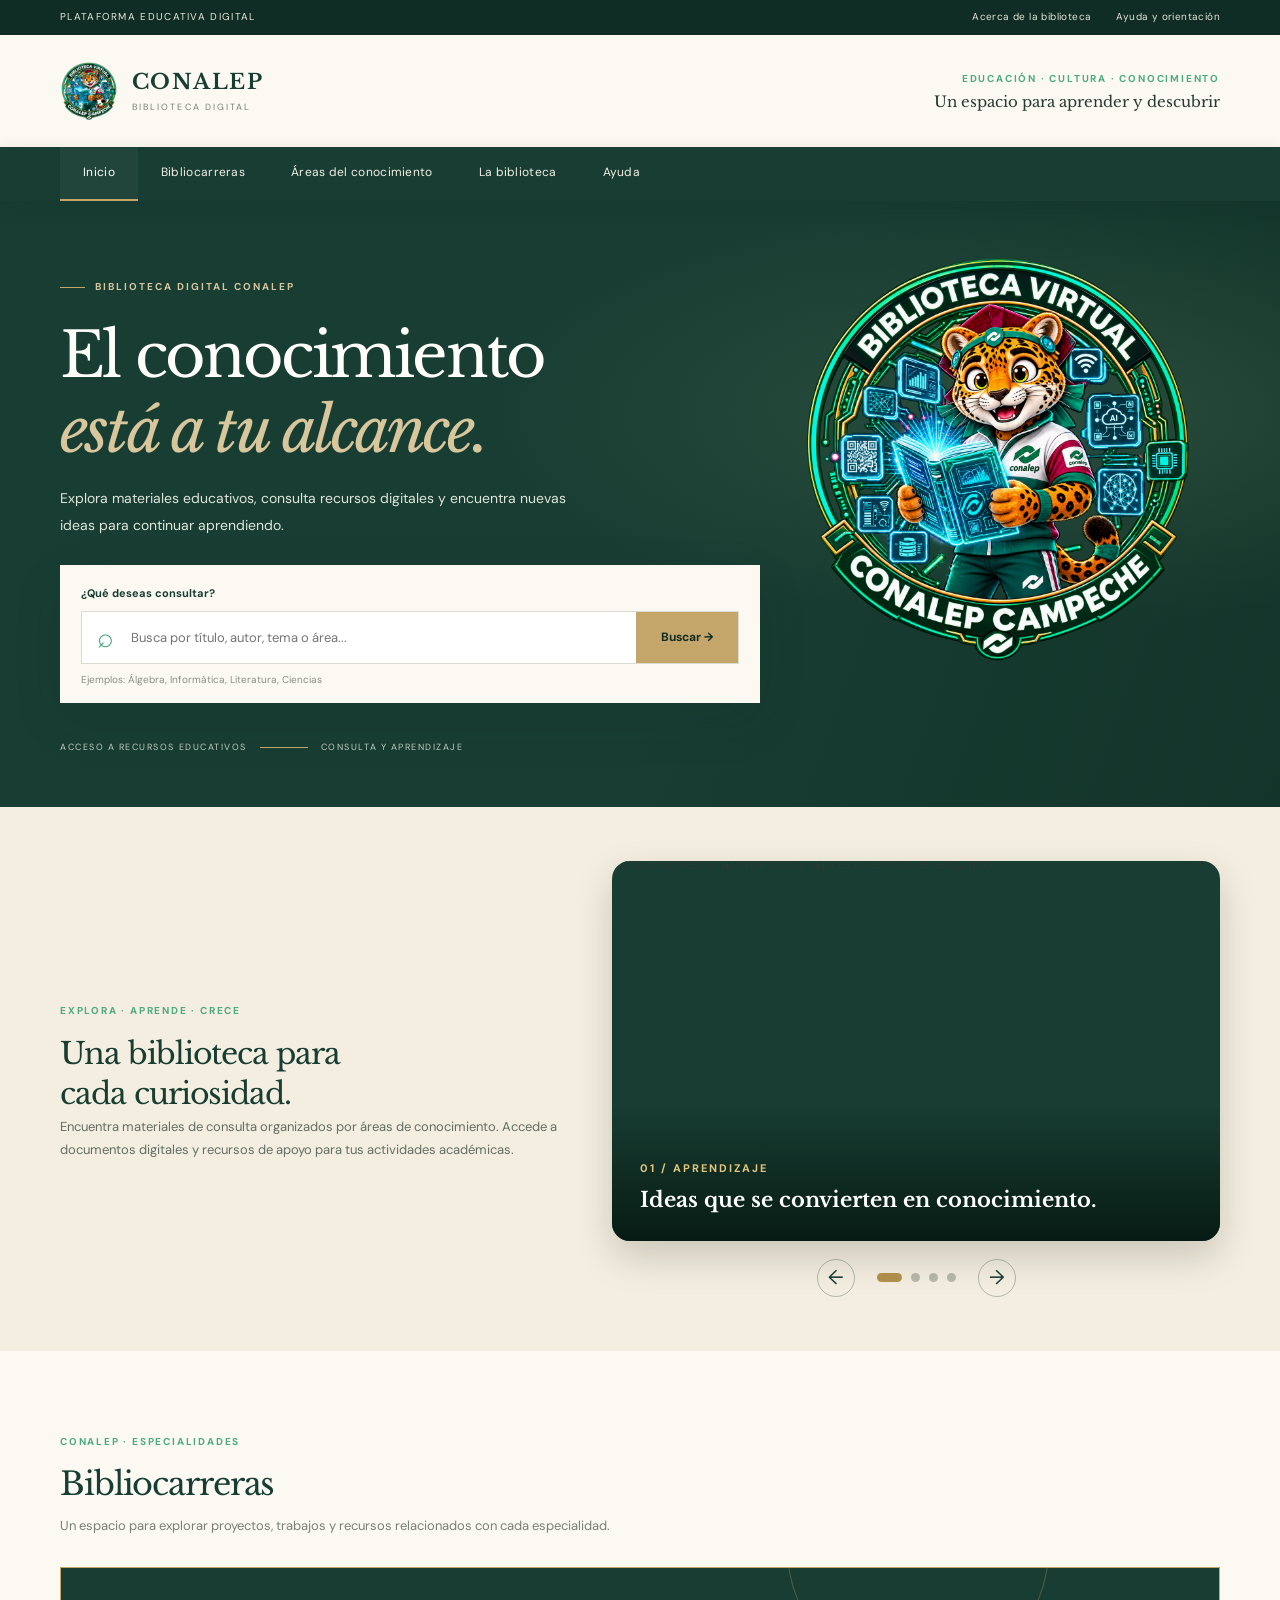
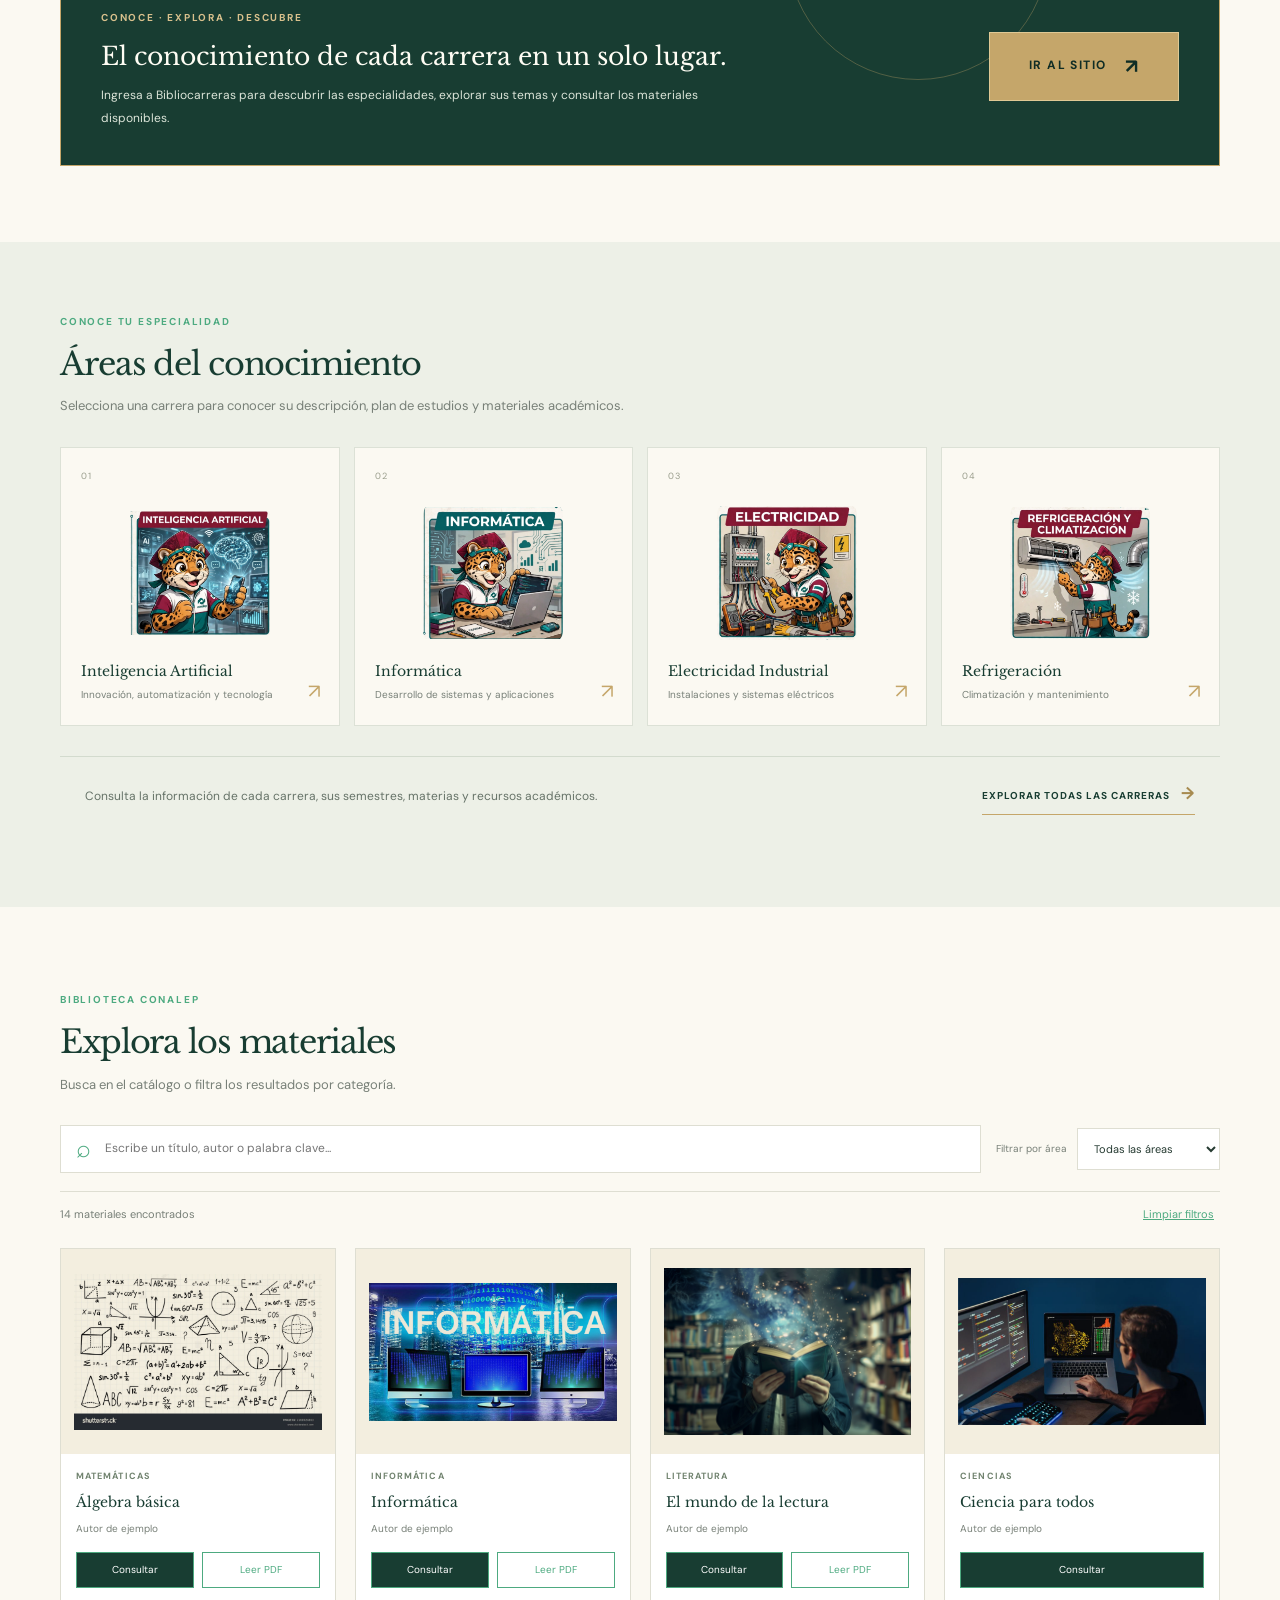
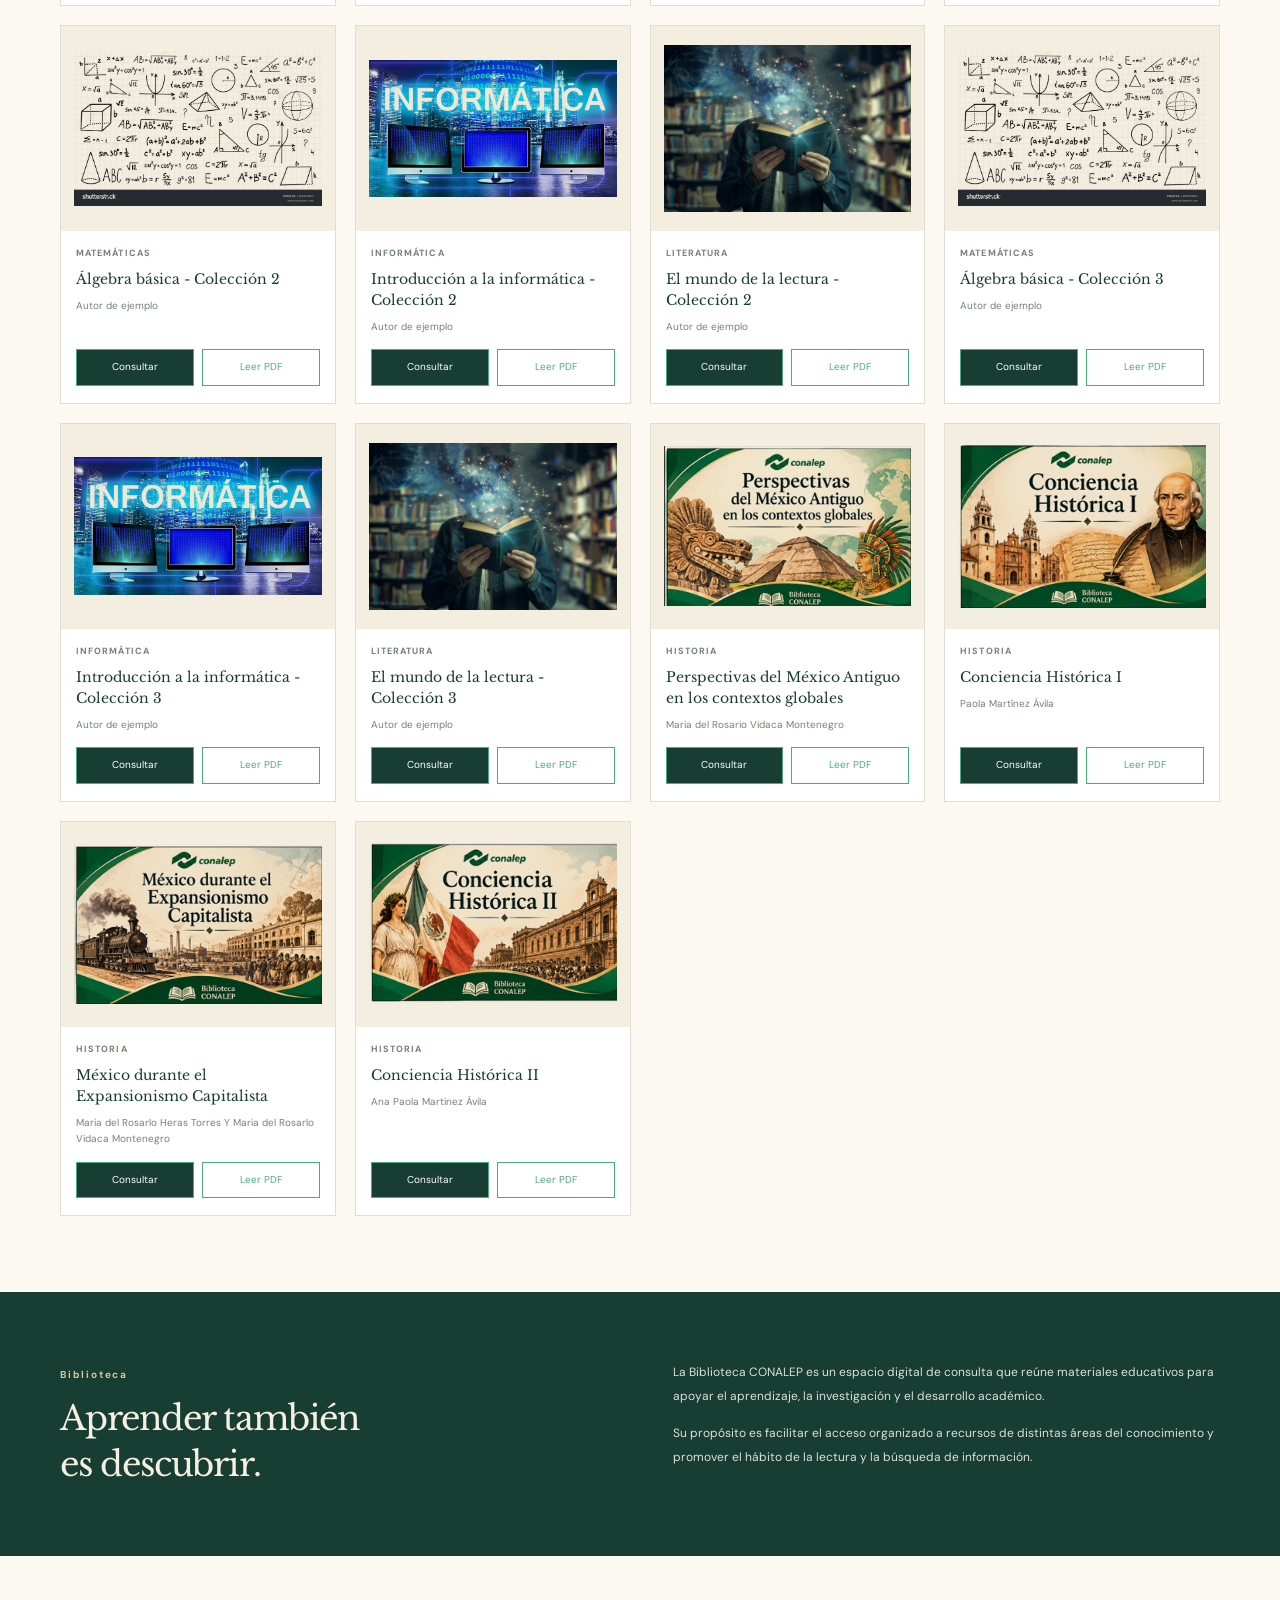
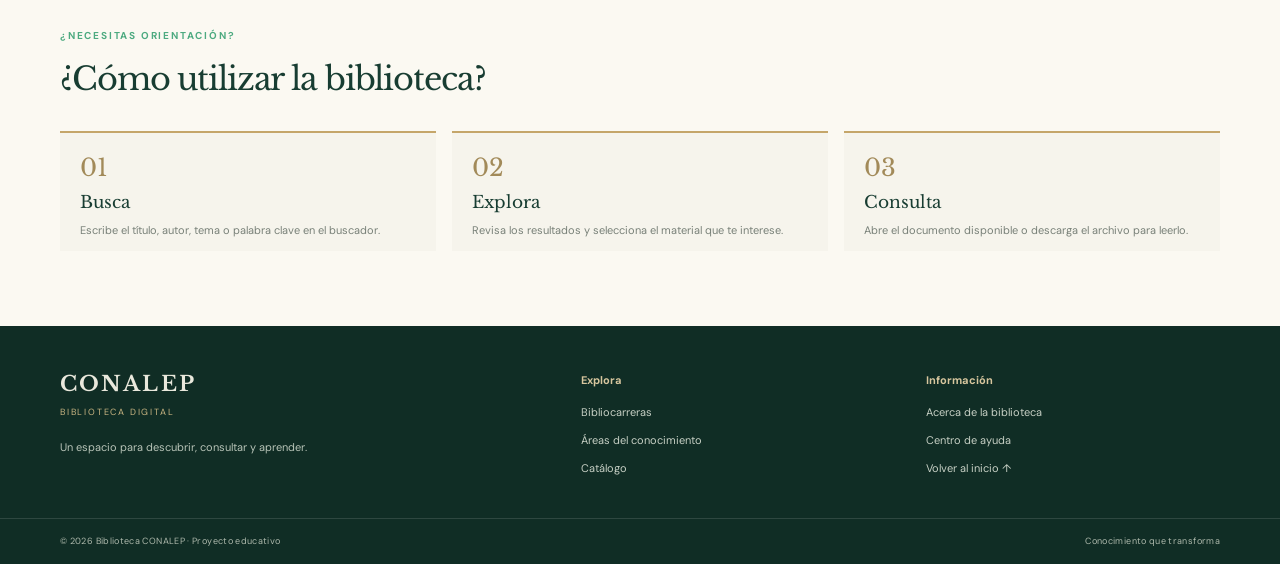
==== commit 6afcc669: "Add files via upload" ====
--- a/index.html
+++ b/index.html
@@ -39,6 +39,112 @@
 .career-area-card:hover .area-icon.area-image img {
   transform: scale(1.08);
 }
+
+
+    /* ==========================================
+       CARRUSEL DE IMÁGENES - INTRODUCCIÓN
+       BIBLIOTECA CONALEP
+    ========================================== */
+    .intro-carousel-section { overflow: hidden; }
+    .intro-carousel-grid {
+      display: grid;
+      grid-template-columns: 0.9fr 1.1fr;
+      align-items: center;
+      gap: 55px;
+    }
+    .intro-copy { min-width: 0; }
+    .intro-copy h2 { margin-top: 12px; }
+    .intro-copy p { max-width: 520px; line-height: 1.8; }
+    .study-carousel { width: 100%; min-width: 0; position: relative; }
+    .study-carousel-track {
+      position: relative;
+      width: 100%;
+      aspect-ratio: 16 / 10;
+      overflow: hidden;
+      border-radius: 18px;
+      background: #183d32;
+      box-shadow: 0 16px 38px rgba(0, 0, 0, 0.17);
+    }
+    .study-slide {
+      position: absolute;
+      inset: 0;
+      opacity: 0;
+      visibility: hidden;
+      transition: opacity 0.9s ease, visibility 0.9s ease;
+    }
+    .study-slide.active { opacity: 1; visibility: visible; z-index: 1; }
+    .study-slide img {
+      display: block;
+      width: 100%;
+      height: 100%;
+      object-fit: cover;
+      object-position: center;
+      transition: transform 5s ease;
+    }
+    .study-slide.active img { transform: scale(1.06); }
+    .study-caption {
+      position: absolute;
+      inset: auto 0 0;
+      padding: 55px 28px 25px;
+      color: #fff;
+      display: flex;
+      flex-direction: column;
+      gap: 8px;
+      background: linear-gradient(to top, rgba(5, 24, 17, 0.92), rgba(5, 24, 17, 0.45), transparent);
+    }
+    .study-caption span {
+      color: #e4c77d;
+      font-size: 11px;
+      font-weight: 700;
+      letter-spacing: 2px;
+    }
+    .study-caption strong {
+      font-family: 'Libre Baskerville', serif;
+      font-size: clamp(15px, 1.7vw, 21px);
+      line-height: 1.45;
+      font-weight: 700;
+    }
+    .study-carousel-controls {
+      display: flex;
+      justify-content: center;
+      align-items: center;
+      gap: 22px;
+      margin-top: 18px;
+    }
+    .study-carousel-controls > button {
+      width: 38px;
+      height: 38px;
+      border-radius: 50%;
+      border: 1px solid rgba(24, 61, 50, 0.3);
+      background: transparent;
+      color: #183d32;
+      font-size: 20px;
+      cursor: pointer;
+      transition: 0.3s ease;
+    }
+    .study-carousel-controls > button:hover { background: #183d32; color: #fff; }
+    .study-dots { display: flex; align-items: center; gap: 9px; }
+    .study-dots button {
+      width: 9px;
+      height: 9px;
+      padding: 0;
+      border: none;
+      border-radius: 50%;
+      background: #b9b9a9;
+      cursor: pointer;
+      transition: 0.3s ease;
+    }
+    .study-dots button.active { width: 25px; border-radius: 10px; background: #b3914d; }
+    @media (max-width: 850px) {
+      .intro-carousel-grid { grid-template-columns: 1fr; gap: 30px; }
+      .study-carousel { max-width: 650px; margin: 0 auto; }
+    }
+    @media (max-width: 520px) {
+      .study-carousel-track { aspect-ratio: 4 / 3; border-radius: 13px; }
+      .study-caption { padding: 40px 17px 17px; }
+      .study-caption strong { font-size: 15px; }
+      .study-carousel-controls { margin-top: 13px; }
+    }
   </style>
 </head>
 
@@ -141,19 +247,85 @@
       </div>
     </section>
 
-    <!-- INTRODUCCIÓN -->
-    <section class="intro-strip">
-      <div class="wrap intro-grid">
-        <div>
+    <!-- INTRODUCCIÓN CON CARRUSEL -->
+    <section class="intro-strip intro-carousel-section">
+      <div class="wrap intro-grid intro-carousel-grid">
+
+        <div class="intro-copy">
           <span class="section-kicker">EXPLORA · APRENDE · CRECE</span>
           <h2>Una biblioteca para<br>cada curiosidad.</h2>
-        </div>
-
-        <p>
-          Encuentra materiales de consulta organizados por áreas de
-          conocimiento. Accede a documentos digitales y recursos de
-          apoyo para tus actividades académicas.
-        </p>
+          <p>
+            Encuentra materiales de consulta organizados por áreas de
+            conocimiento. Accede a documentos digitales y recursos de
+            apoyo para tus actividades académicas.
+          </p>
+        </div>
+
+        <div class="study-carousel" id="study-carousel">
+          <div class="study-carousel-track">
+
+            <div class="study-slide active">
+              <img
+                src="https://images.unsplash.com/photo-1523240795612-9a054b0db644?auto=format&fit=crop&w=1200&q=85"
+                alt="Estudiantes trabajando y aprendiendo en equipo"
+                fetchpriority="high"
+              >
+              <div class="study-caption">
+                <span>01 / APRENDIZAJE</span>
+                <strong>Ideas que se convierten en conocimiento.</strong>
+              </div>
+            </div>
+
+            <div class="study-slide">
+              <img
+                src="https://images.unsplash.com/photo-1516321318423-f06f85e504b3?auto=format&fit=crop&w=1200&q=85"
+                alt="Estudiantes trabajando con tecnología"
+                loading="lazy"
+              >
+              <div class="study-caption">
+                <span>02 / TECNOLOGÍA</span>
+                <strong>Innovación y desarrollo de nuevas ideas.</strong>
+              </div>
+            </div>
+
+            <div class="study-slide">
+              <img
+                src="https://images.unsplash.com/photo-1531482615713-2afd69097998?auto=format&fit=crop&w=1200&q=85"
+                alt="Equipo colaborando en un proyecto"
+                loading="lazy"
+              >
+              <div class="study-caption">
+                <span>03 / PROYECTOS</span>
+                <strong>El talento estudiantil crea nuevas oportunidades.</strong>
+              </div>
+            </div>
+
+            <div class="study-slide">
+              <img
+                src="https://images.unsplash.com/photo-1523580494863-6f3031224c94?auto=format&fit=crop&w=1200&q=85"
+                alt="Comunidad estudiantil en un entorno académico"
+                loading="lazy"
+              >
+              <div class="study-caption">
+                <span>04 / EDUCACIÓN</span>
+                <strong>Preparación para construir el futuro.</strong>
+              </div>
+            </div>
+
+          </div>
+
+          <div class="study-carousel-controls">
+            <button type="button" id="study-prev" aria-label="Imagen anterior">&#8592;</button>
+            <div class="study-dots" id="study-dots">
+              <button type="button" class="active" aria-label="Mostrar imagen 1"></button>
+              <button type="button" aria-label="Mostrar imagen 2"></button>
+              <button type="button" aria-label="Mostrar imagen 3"></button>
+              <button type="button" aria-label="Mostrar imagen 4"></button>
+            </div>
+            <button type="button" id="study-next" aria-label="Imagen siguiente">&#8594;</button>
+          </div>
+        </div>
+
       </div>
     </section>
 
@@ -459,5 +631,56 @@
 
   <script src="js/catalogo.js" defer></script>
 
+  <!-- FUNCIONAMIENTO DEL CARRUSEL -->
+  <script>
+    document.addEventListener('DOMContentLoaded', () => {
+      const carousel = document.getElementById('study-carousel');
+      if (!carousel) return;
+
+      const slides = carousel.querySelectorAll('.study-slide');
+      const dots = carousel.querySelectorAll('.study-dots button');
+      const prev = document.getElementById('study-prev');
+      const next = document.getElementById('study-next');
+
+      if (!slides.length || !prev || !next) return;
+
+      let current = 0;
+      let autoplay;
+
+      function showSlide(index) {
+        current = (index + slides.length) % slides.length;
+        slides.forEach((slide, i) => slide.classList.toggle('active', i === current));
+        dots.forEach((dot, i) => dot.classList.toggle('active', i === current));
+      }
+
+      function startAutoplay() {
+        clearInterval(autoplay);
+        autoplay = setInterval(() => showSlide(current + 1), 4500);
+      }
+
+      next.addEventListener('click', () => {
+        showSlide(current + 1);
+        startAutoplay();
+      });
+
+      prev.addEventListener('click', () => {
+        showSlide(current - 1);
+        startAutoplay();
+      });
+
+      dots.forEach((dot, index) => {
+        dot.addEventListener('click', () => {
+          showSlide(index);
+          startAutoplay();
+        });
+      });
+
+      // El carrusel avanza automáticamente cada 3.5 segundos.
+      // No se detiene cuando el cursor está encima de las imágenes.
+      showSlide(0);
+      startAutoplay();
+    });
+  </script>
+
 </body>
 </html>
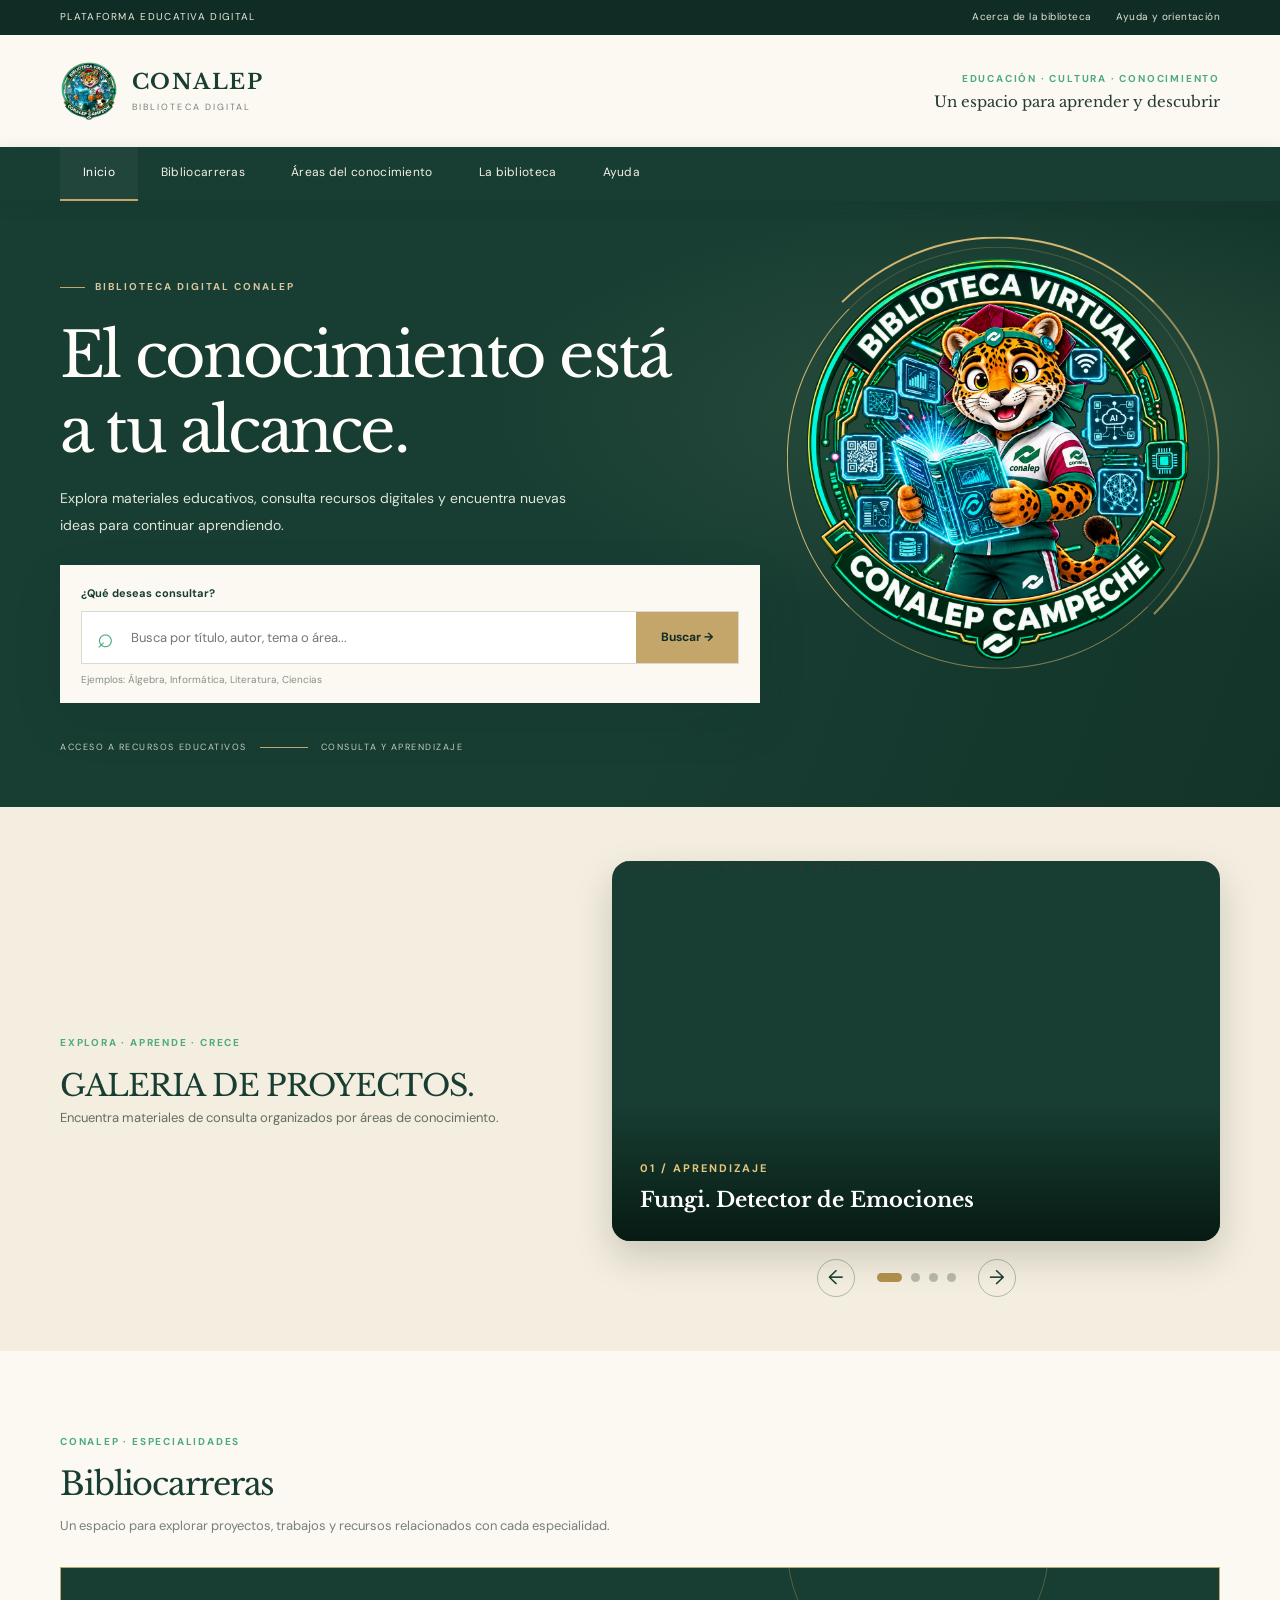
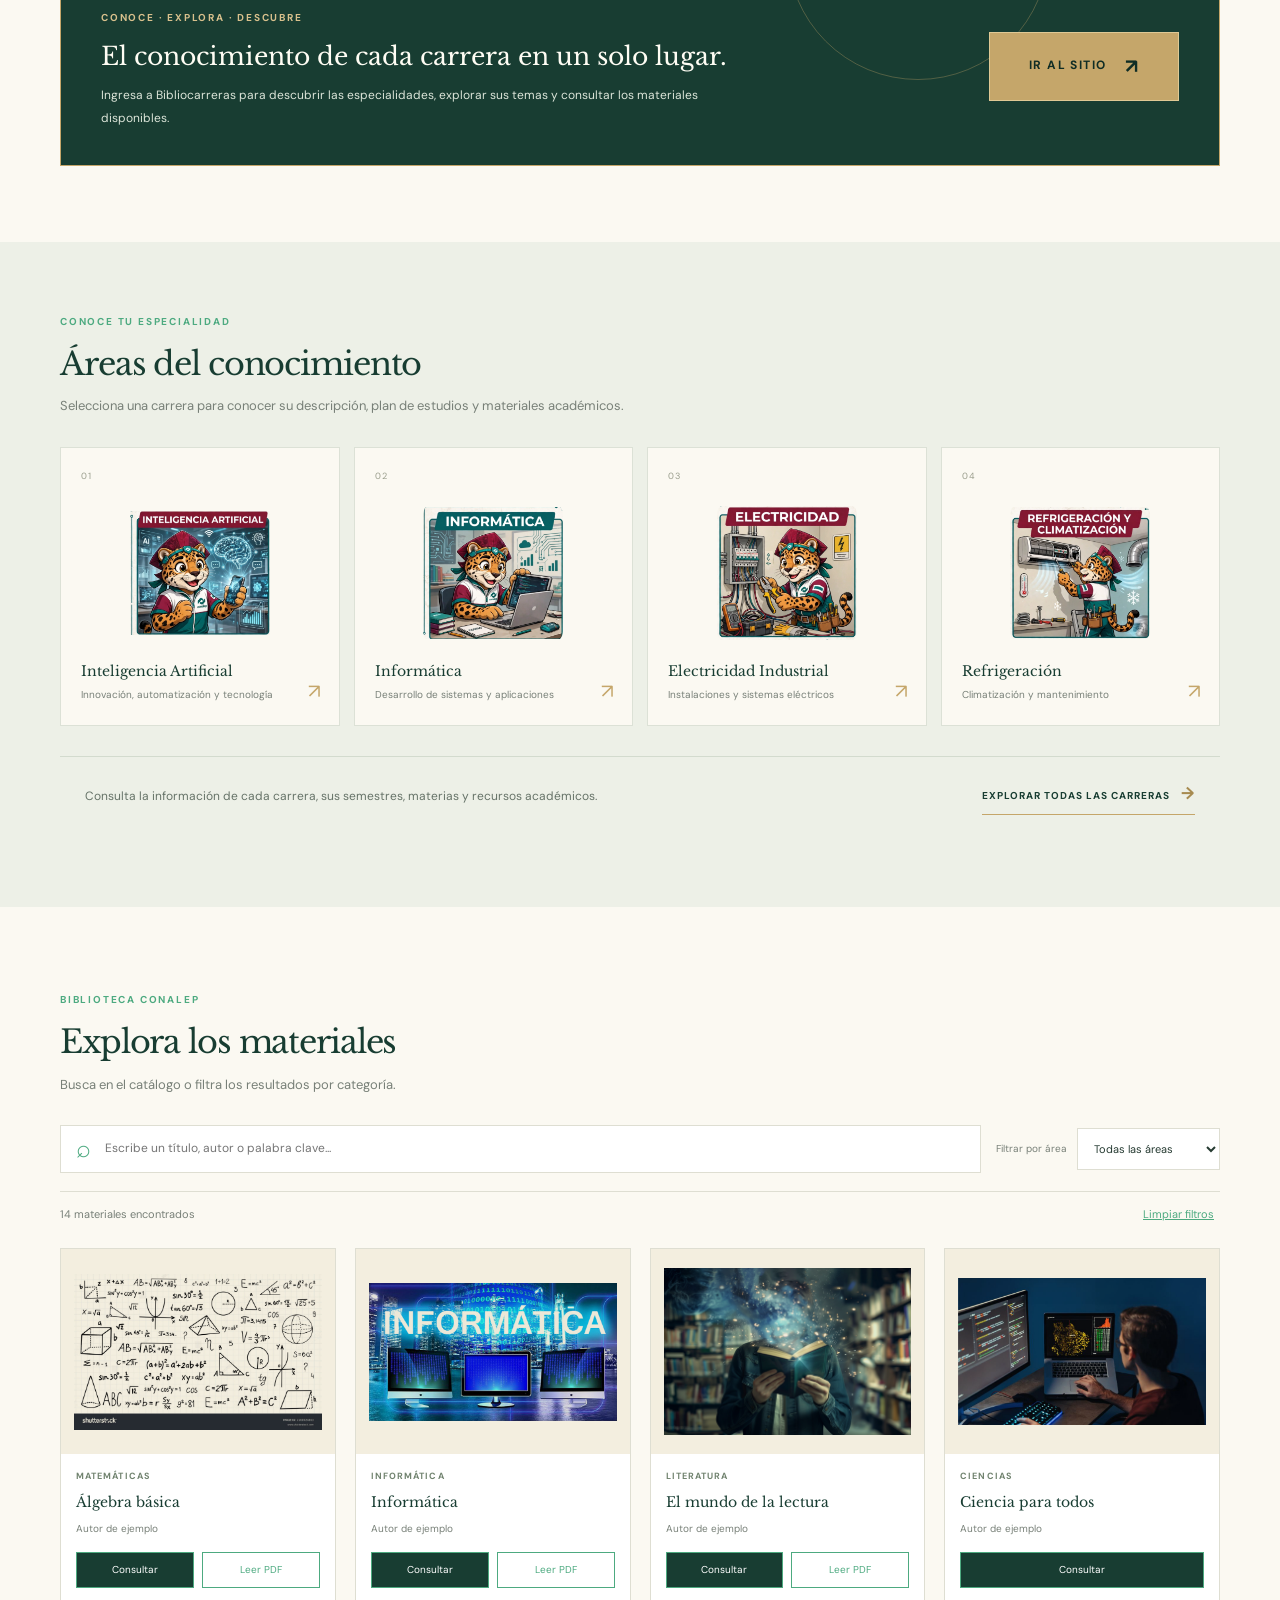
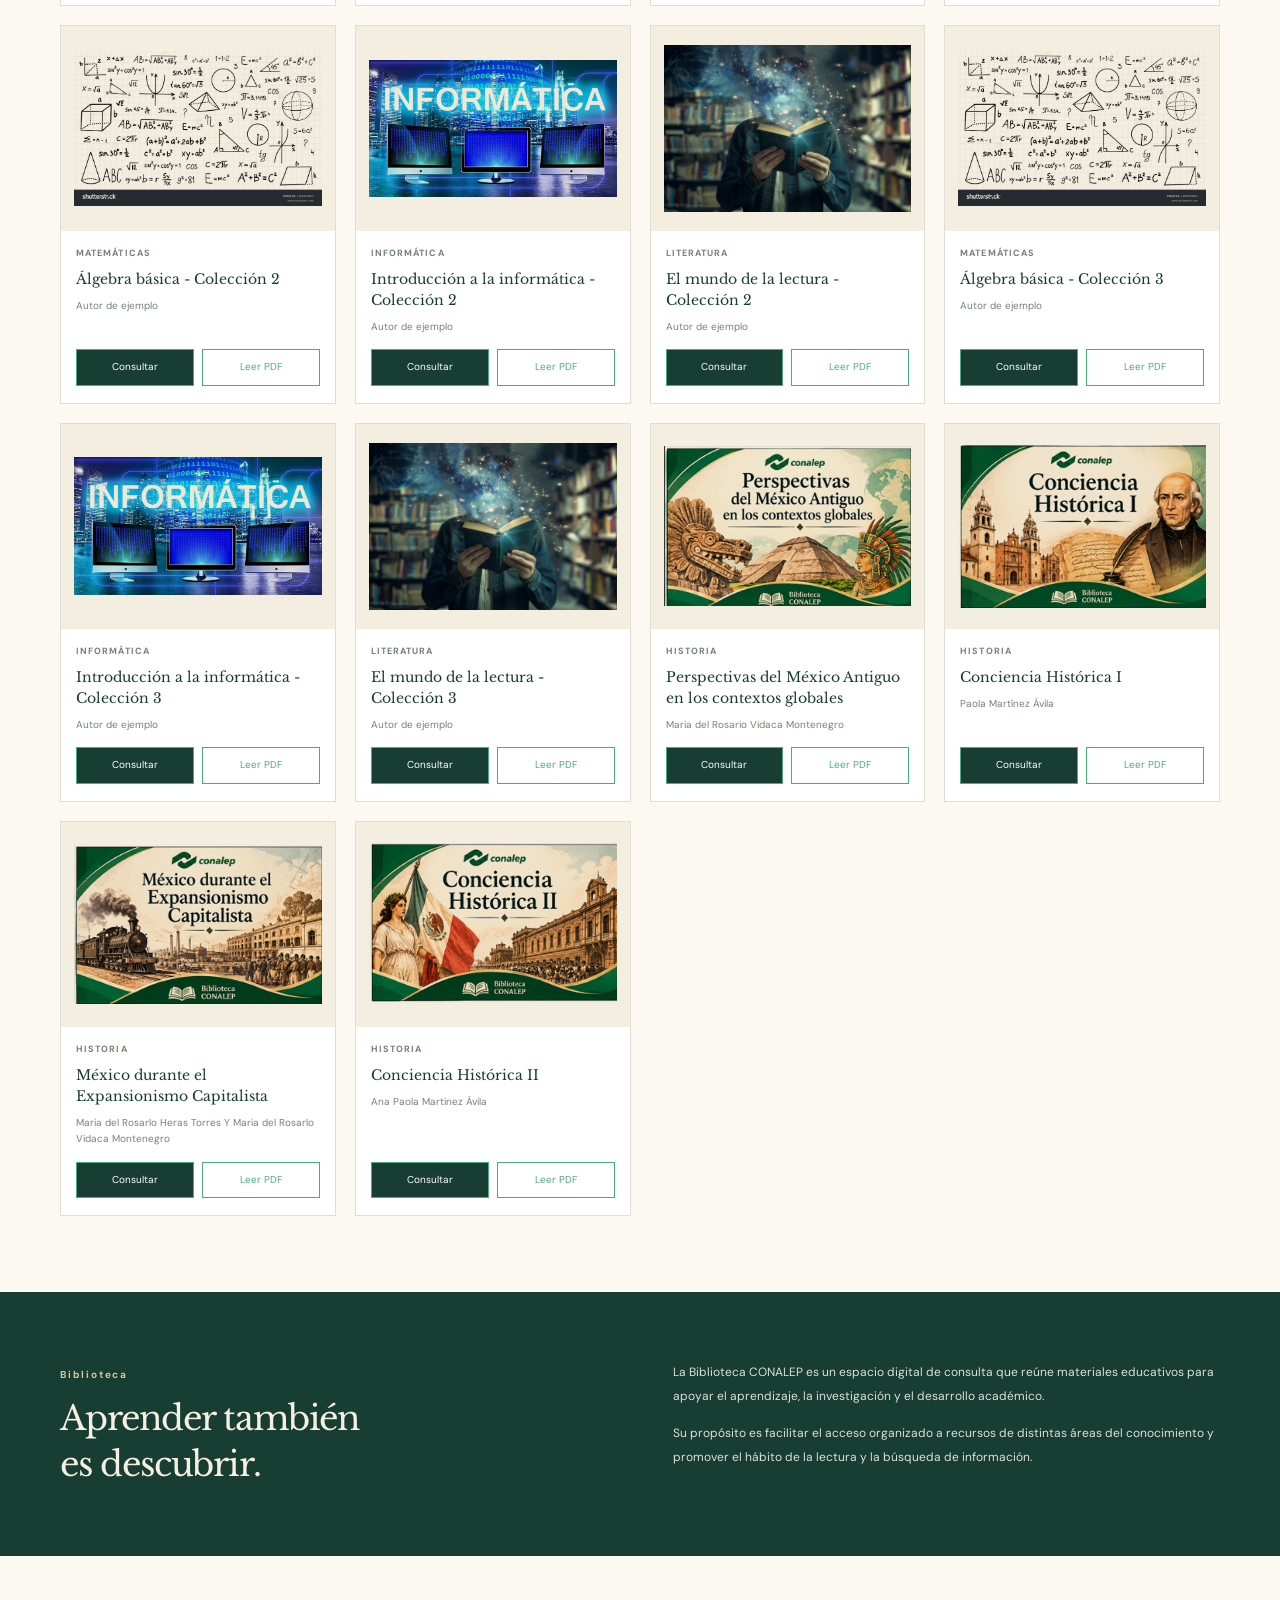
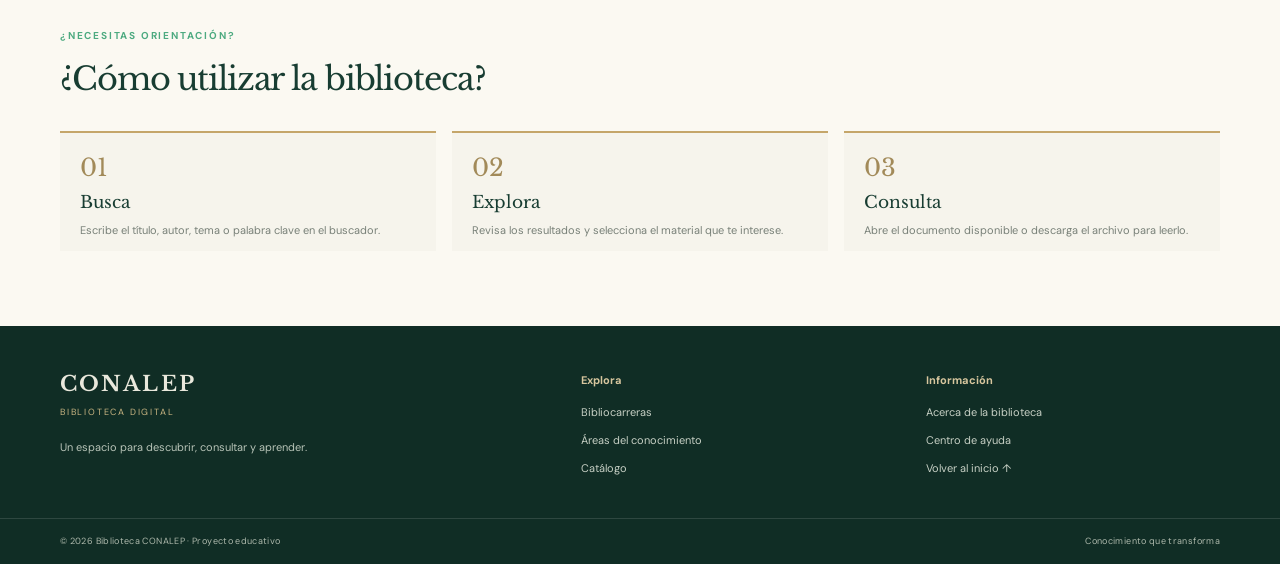
==== commit 9df60a1b: "Add files via upload" ====
--- a/index.html
+++ b/index.html
@@ -1,4 +1,4 @@
-
+﻿
 <!DOCTYPE html>
 <html lang="es">
 <head>
@@ -197,8 +197,9 @@
         </div>
 
         <h1>
-          El conocimiento<br>
-          <em>está a tu alcance.</em>
+          El conocimiento  
+          está a tu alcance.<br>
+          <em></em>
         </h1>
 
         <p>
@@ -253,11 +254,10 @@
 
         <div class="intro-copy">
           <span class="section-kicker">EXPLORA · APRENDE · CRECE</span>
-          <h2>Una biblioteca para<br>cada curiosidad.</h2>
+          <h2> GALERIA DE PROYECTOS. <br></h2>
           <p>
             Encuentra materiales de consulta organizados por áreas de
-            conocimiento. Accede a documentos digitales y recursos de
-            apoyo para tus actividades académicas.
+            conocimiento. 
           </p>
         </div>
 
@@ -266,49 +266,49 @@
 
             <div class="study-slide active">
               <img
-                src="https://images.unsplash.com/photo-1523240795612-9a054b0db644?auto=format&fit=crop&w=1200&q=85"
+                src="imagenes/carrusel/1.jpg"
                 alt="Estudiantes trabajando y aprendiendo en equipo"
                 fetchpriority="high"
               >
               <div class="study-caption">
                 <span>01 / APRENDIZAJE</span>
-                <strong>Ideas que se convierten en conocimiento.</strong>
+                <strong>Fungi. Detector de Emociones</strong>
               </div>
             </div>
 
             <div class="study-slide">
               <img
-                src="https://images.unsplash.com/photo-1516321318423-f06f85e504b3?auto=format&fit=crop&w=1200&q=85"
+                src="imagenes/carrusel/2.jpg"
                 alt="Estudiantes trabajando con tecnología"
                 loading="lazy"
               >
               <div class="study-caption">
                 <span>02 / TECNOLOGÍA</span>
-                <strong>Innovación y desarrollo de nuevas ideas.</strong>
+                <strong>Innovación y Mantenimiento </strong>
               </div>
             </div>
 
             <div class="study-slide">
               <img
-                src="https://images.unsplash.com/photo-1531482615713-2afd69097998?auto=format&fit=crop&w=1200&q=85"
+                src="imagenes/carrusel/3.jpg"
                 alt="Equipo colaborando en un proyecto"
                 loading="lazy"
               >
               <div class="study-caption">
-                <span>03 / PROYECTOS</span>
-                <strong>El talento estudiantil crea nuevas oportunidades.</strong>
+                <span>03 / RÓBOTICA</span>
+                <strong>Seguidor de Lineas. Sumo-Bot y Fútbol</strong>
               </div>
             </div>
 
             <div class="study-slide">
               <img
-                src="https://images.unsplash.com/photo-1523580494863-6f3031224c94?auto=format&fit=crop&w=1200&q=85"
+                src="imagenes/carrusel/4.jpg"
                 alt="Comunidad estudiantil en un entorno académico"
                 loading="lazy"
               >
               <div class="study-caption">
-                <span>04 / EDUCACIÓN</span>
-                <strong>Preparación para construir el futuro.</strong>
+                <span>04 / SOLDADURA </span>
+                <strong>Principios Básicos</strong>
               </div>
             </div>
 
@@ -684,3 +684,4 @@
 
 </body>
 </html>
+
--- a/estilos.css
+++ b/estilos.css
@@ -1918,3 +1918,74 @@
     padding: 35px 20px;
   }
 }
+/* ==========================================
+   AROS GIRATORIOS SIN MOVER LA IMAGEN
+========================================== */
+
+/* El contenedor conserva su posición original */
+.hero-ornament {
+    animation: none !important;
+}
+
+/* La imagen conserva su tamaño y posición */
+.hero-logo {
+    animation: none !important;
+    transform: none !important;
+}
+
+/* Aro exterior */
+.hero-ornament::before {
+    content: "";
+    position: absolute;
+    width: 108%;
+    height: 108%;
+    top: 50%;
+    left: 50%;
+    box-sizing: border-box;
+    border: 2px solid transparent;
+    border-top-color: #d5b66f;
+    border-right-color: rgba(213, 182, 111, 0.65);
+    border-radius: 50%;
+    transform: translate(-50%, -50%);
+    animation: aroExterior 14s linear infinite;
+    pointer-events: none;
+    z-index: 3;
+}
+
+/* Aro interior */
+.hero-ornament::after {
+    content: "";
+    position: absolute;
+    width: 103%;
+    height: 103%;
+    top: 50%;
+    left: 50%;
+    box-sizing: border-box;
+    border: 1px solid rgba(213, 182, 111, 0.25);
+    border-left-color: #d5b66f;
+    border-bottom-color: rgba(213, 182, 111, 0.55);
+    border-radius: 50%;
+    transform: translate(-50%, -50%);
+    animation: aroInterior 20s linear infinite reverse;
+    pointer-events: none;
+    z-index: 3;
+}
+
+/* Animaciones independientes */
+@keyframes aroExterior {
+    from {
+        transform: translate(-50%, -50%) rotate(0deg);
+    }
+    to {
+        transform: translate(-50%, -50%) rotate(360deg);
+    }
+}
+
+@keyframes aroInterior {
+    from {
+        transform: translate(-50%, -50%) rotate(0deg);
+    }
+    to {
+        transform: translate(-50%, -50%) rotate(360deg);
+    }
+}
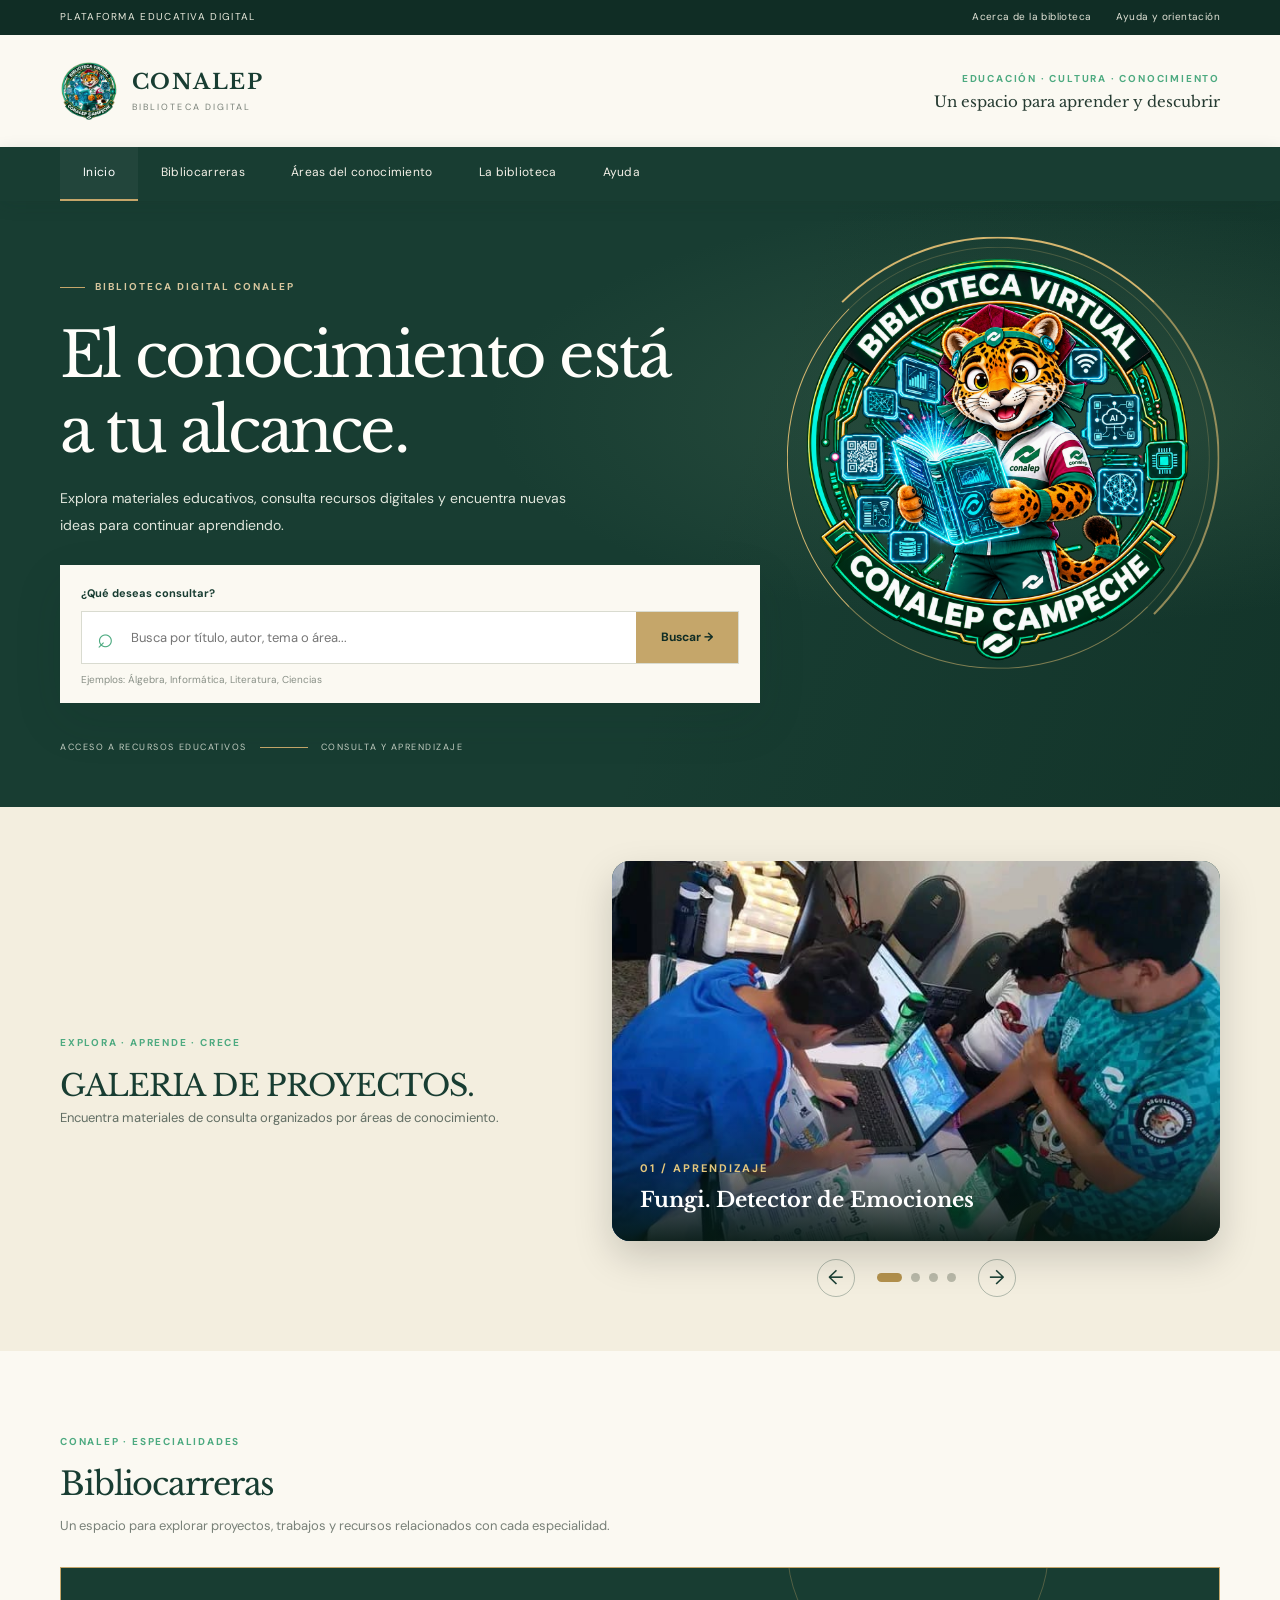
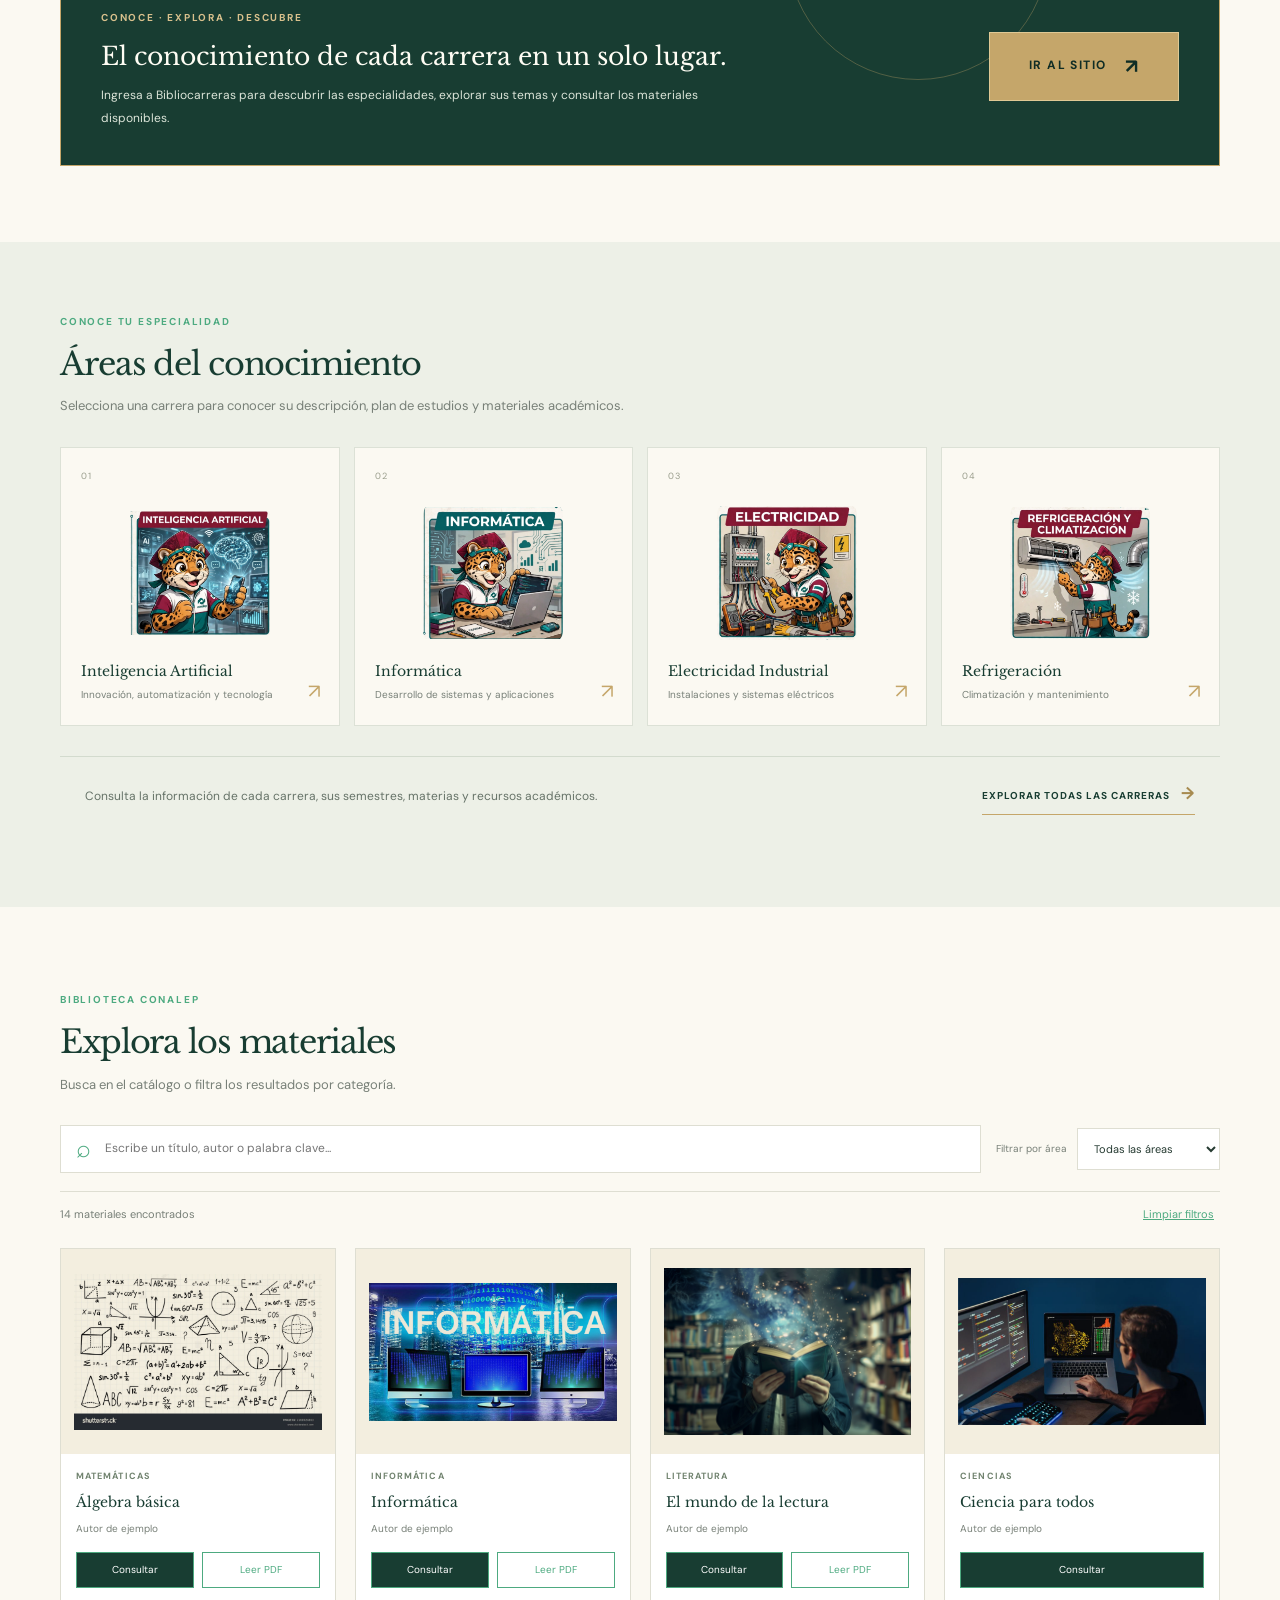
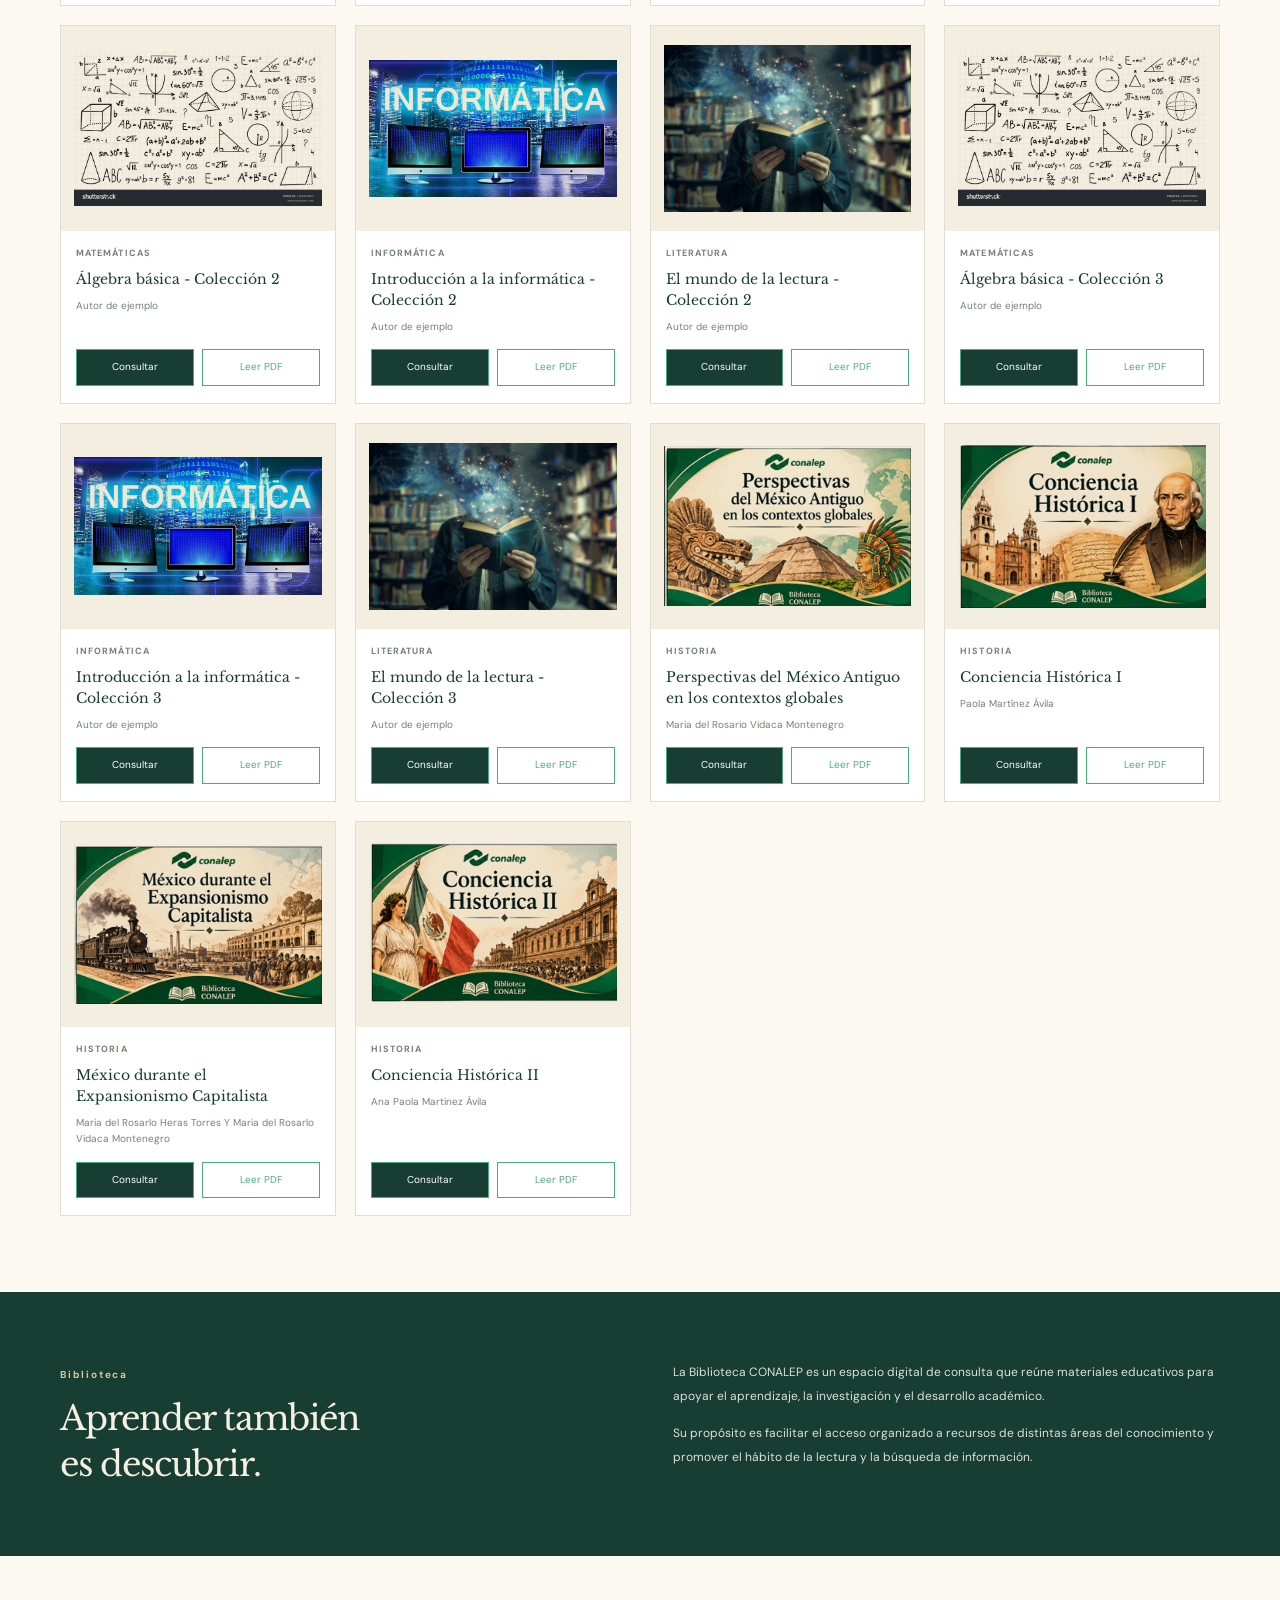
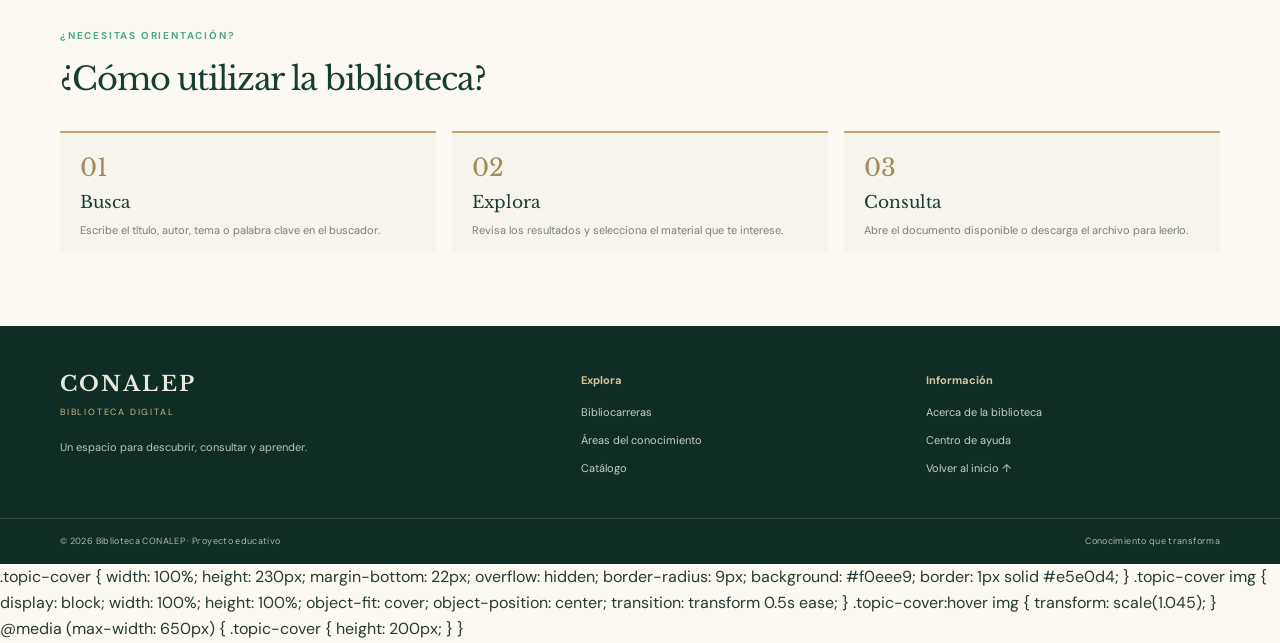
==== commit ebcb7f28: "Ajustar tamaño de portadas de reportes y presentaciones" ====
--- a/index.html
+++ b/index.html
@@ -685,3 +685,32 @@
 </body>
 </html>
 
+
+.topic-cover {
+    width: 100%;
+    height: 230px;
+    margin-bottom: 22px;
+    overflow: hidden;
+    border-radius: 9px;
+    background: #f0eee9;
+    border: 1px solid #e5e0d4;
+}
+
+.topic-cover img {
+    display: block;
+    width: 100%;
+    height: 100%;
+    object-fit: cover;
+    object-position: center;
+    transition: transform 0.5s ease;
+}
+
+.topic-cover:hover img {
+    transform: scale(1.045);
+}
+
+@media (max-width: 650px) {
+    .topic-cover {
+        height: 200px;
+    }
+}
--- a/estilos.css
+++ b/estilos.css
@@ -1988,4 +1988,203 @@
     to {
         transform: translate(-50%, -50%) rotate(360deg);
     }
-}+}
+
+
+/* ==========================================
+   RECURSOS DE PRESENTACIONES Y REPORTES
+   BIBLIOTECA CONALEP
+========================================== */
+
+.topic-resources {
+  display: flex;
+  flex-direction: column;
+  gap: 18px;
+  margin-top: 22px;
+}
+
+.topic-resource {
+  display: flex;
+  flex-direction: column;
+  gap: 12px;
+  padding-top: 16px;
+  border-top: 1px solid rgba(20, 55, 39, 0.14);
+}
+
+.topic-resource strong {
+  color: #315b43;
+  font-size: 0.72rem;
+  letter-spacing: 1.2px;
+  font-weight: 700;
+}
+
+.topic-buttons {
+  display: flex;
+  flex-wrap: wrap;
+  gap: 10px;
+}
+
+.topic-buttons .project-file-link {
+  display: inline-flex;
+  align-items: center;
+  justify-content: center;
+  text-decoration: none;
+}
+
+.topic-buttons .project-file-pending {
+  display: inline-block;
+}
+
+@media (max-width: 650px) {
+  .topic-buttons {
+    flex-direction: column;
+  }
+
+  .topic-buttons .project-file-link {
+    width: 100%;
+    box-sizing: border-box;
+  }
+}
+
+
+
+/* ==========================================
+   TABLA ACADÉMICA
+   ALINEACIÓN Y DISTRIBUCIÓN
+========================================== */
+
+.academic-table-wrapper {
+    width: 100%;
+    max-width: 100%;
+    overflow-x: auto;
+    border-radius: 12px;
+    scrollbar-width: thin;
+}
+
+.academic-support-table {
+    width: 100%;
+    min-width: 850px;
+    table-layout: fixed;
+    border-collapse: collapse;
+}
+
+/* Distribución equilibrada de las columnas */
+
+.academic-support-table th:nth-child(1),
+.academic-support-table td:nth-child(1) {
+    width: 35%;
+}
+
+.academic-support-table th:nth-child(2),
+.academic-support-table td:nth-child(2) {
+    width: 22%;
+}
+
+.academic-support-table th:nth-child(3),
+.academic-support-table td:nth-child(3) {
+    width: 25%;
+}
+
+.academic-support-table th:nth-child(4),
+.academic-support-table td:nth-child(4) {
+    width: 18%;
+}
+
+/* Alineación de encabezados y contenido */
+
+.academic-support-table th {
+    vertical-align: middle;
+    text-align: left;
+    padding: 17px 16px;
+}
+
+.academic-support-table td {
+    vertical-align: middle;
+    padding: 16px;
+    line-height: 1.7;
+}
+
+/* Centrar botones en las columnas de recursos */
+
+.academic-support-table td:nth-child(n+2) {
+    text-align: center;
+}
+
+/* Evitar que los botones se deformen */
+
+.academic-support-table a.subject-button {
+    display: inline-flex;
+    align-items: center;
+    justify-content: center;
+    width: auto;
+    max-width: 100%;
+    min-height: 36px;
+    padding: 11px 13px;
+    white-space: nowrap;
+    text-align: center;
+    line-height: 1.2;
+    box-sizing: border-box;
+    vertical-align: middle;
+}
+
+/* Indicadores de recursos pendientes */
+
+.academic-support-table .resource-pending {
+    display: inline-flex;
+    align-items: center;
+    justify-content: center;
+    min-width: 36px;
+    min-height: 36px;
+    border-radius: 9px;
+    padding: 5px 12px;
+    background: #f3eedf;
+    color: #8c8064;
+}
+
+/* Separadores de unidades */
+
+.academic-support-table .support-group-row td {
+    text-align: left;
+    padding: 17px;
+    font-weight: 700;
+}
+
+
+/* =========================================
+   PROYECTOS INTERACTIVOS
+   RECONOCEDOR AI
+========================================= */
+
+.interactive-project {
+  margin-top: 30px;
+}
+
+.interactive-project-card {
+  margin-top: 18px;
+  padding: 28px;
+  border: 1px solid rgba(198, 166, 103, 0.45);
+  border-radius: 14px;
+  background: linear-gradient(
+    135deg,
+    #102d24,
+    #183d32,
+    #10251f
+  );
+  color: #f5f0e5;
+}
+
+.interactive-project-info h3 {
+  margin: 12px 0;
+  color: #e0c58d;
+  letter-spacing: 2px;
+}
+
+.interactive-project-info p {
+  line-height: 1.7;
+  margin-bottom: 20px;
+}
+
+.interactive-project-card .subject-button {
+  display: inline-block;
+  text-decoration: none;
+}
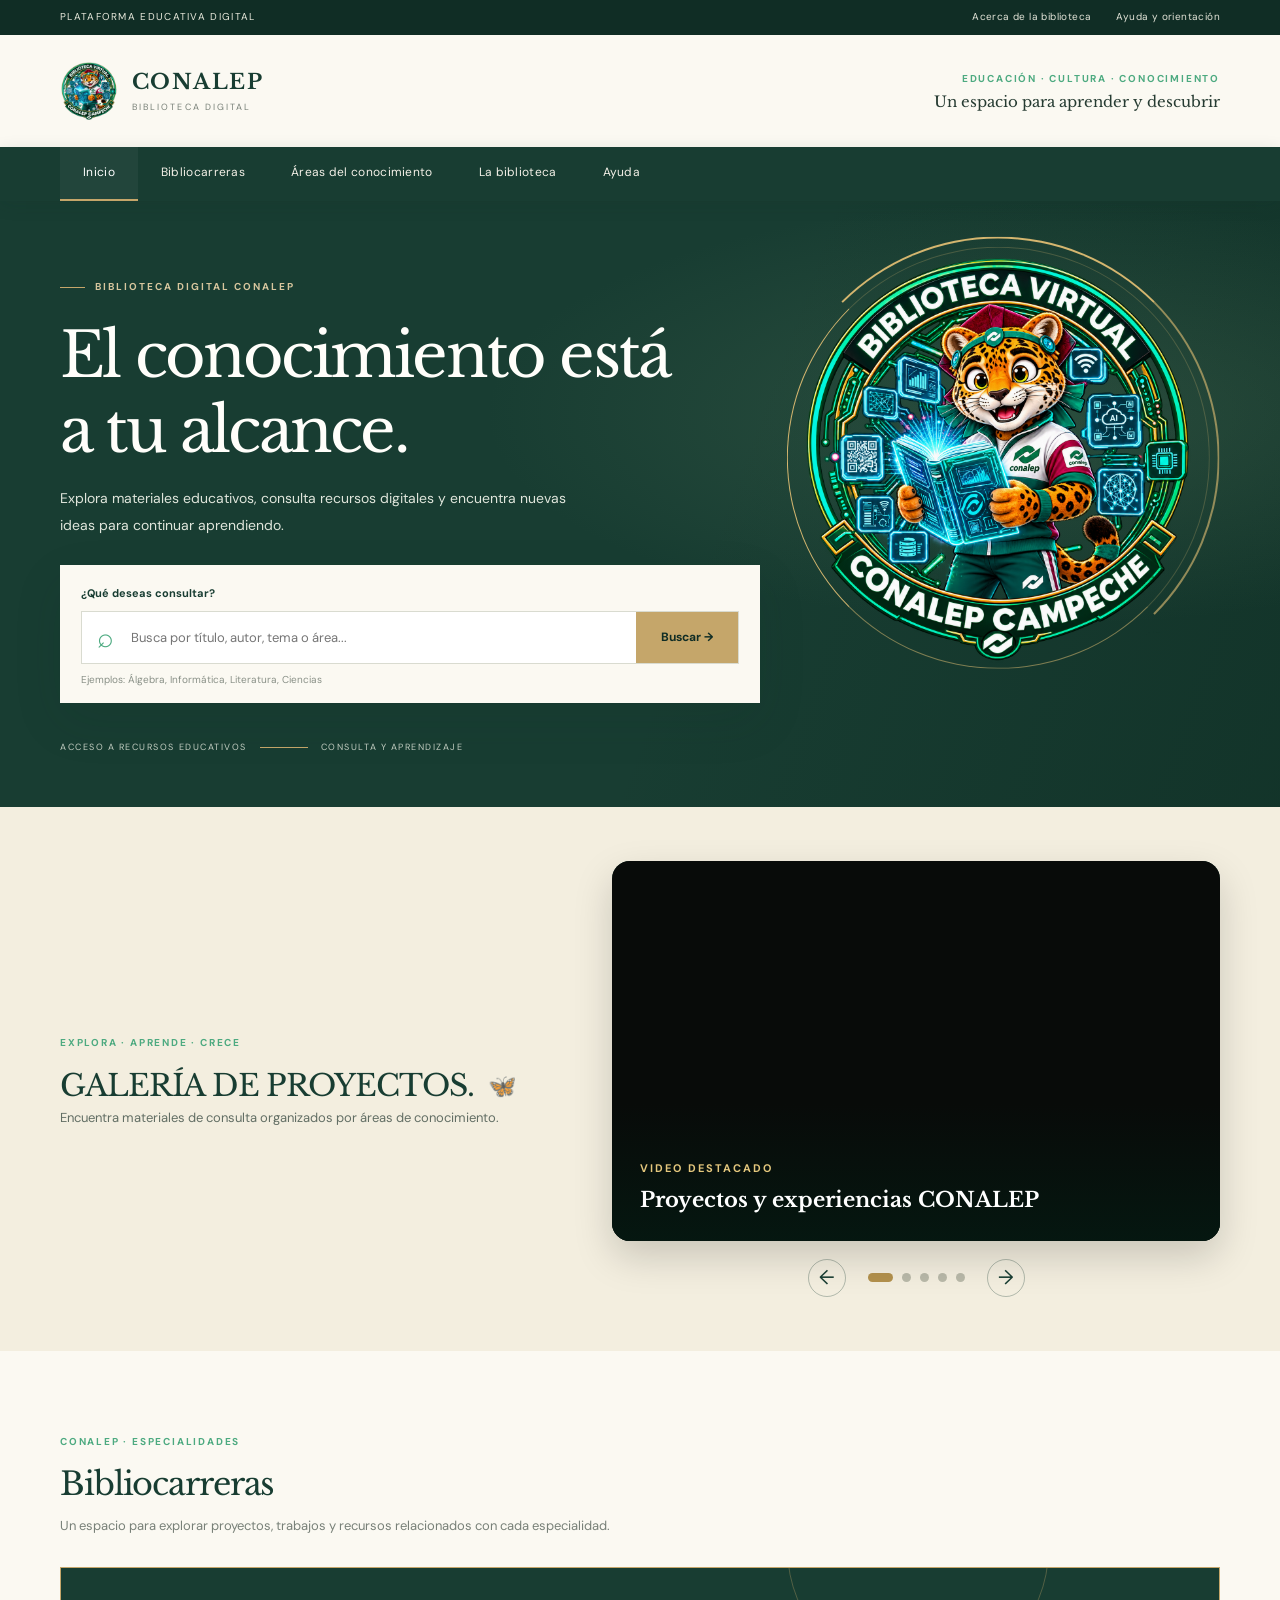
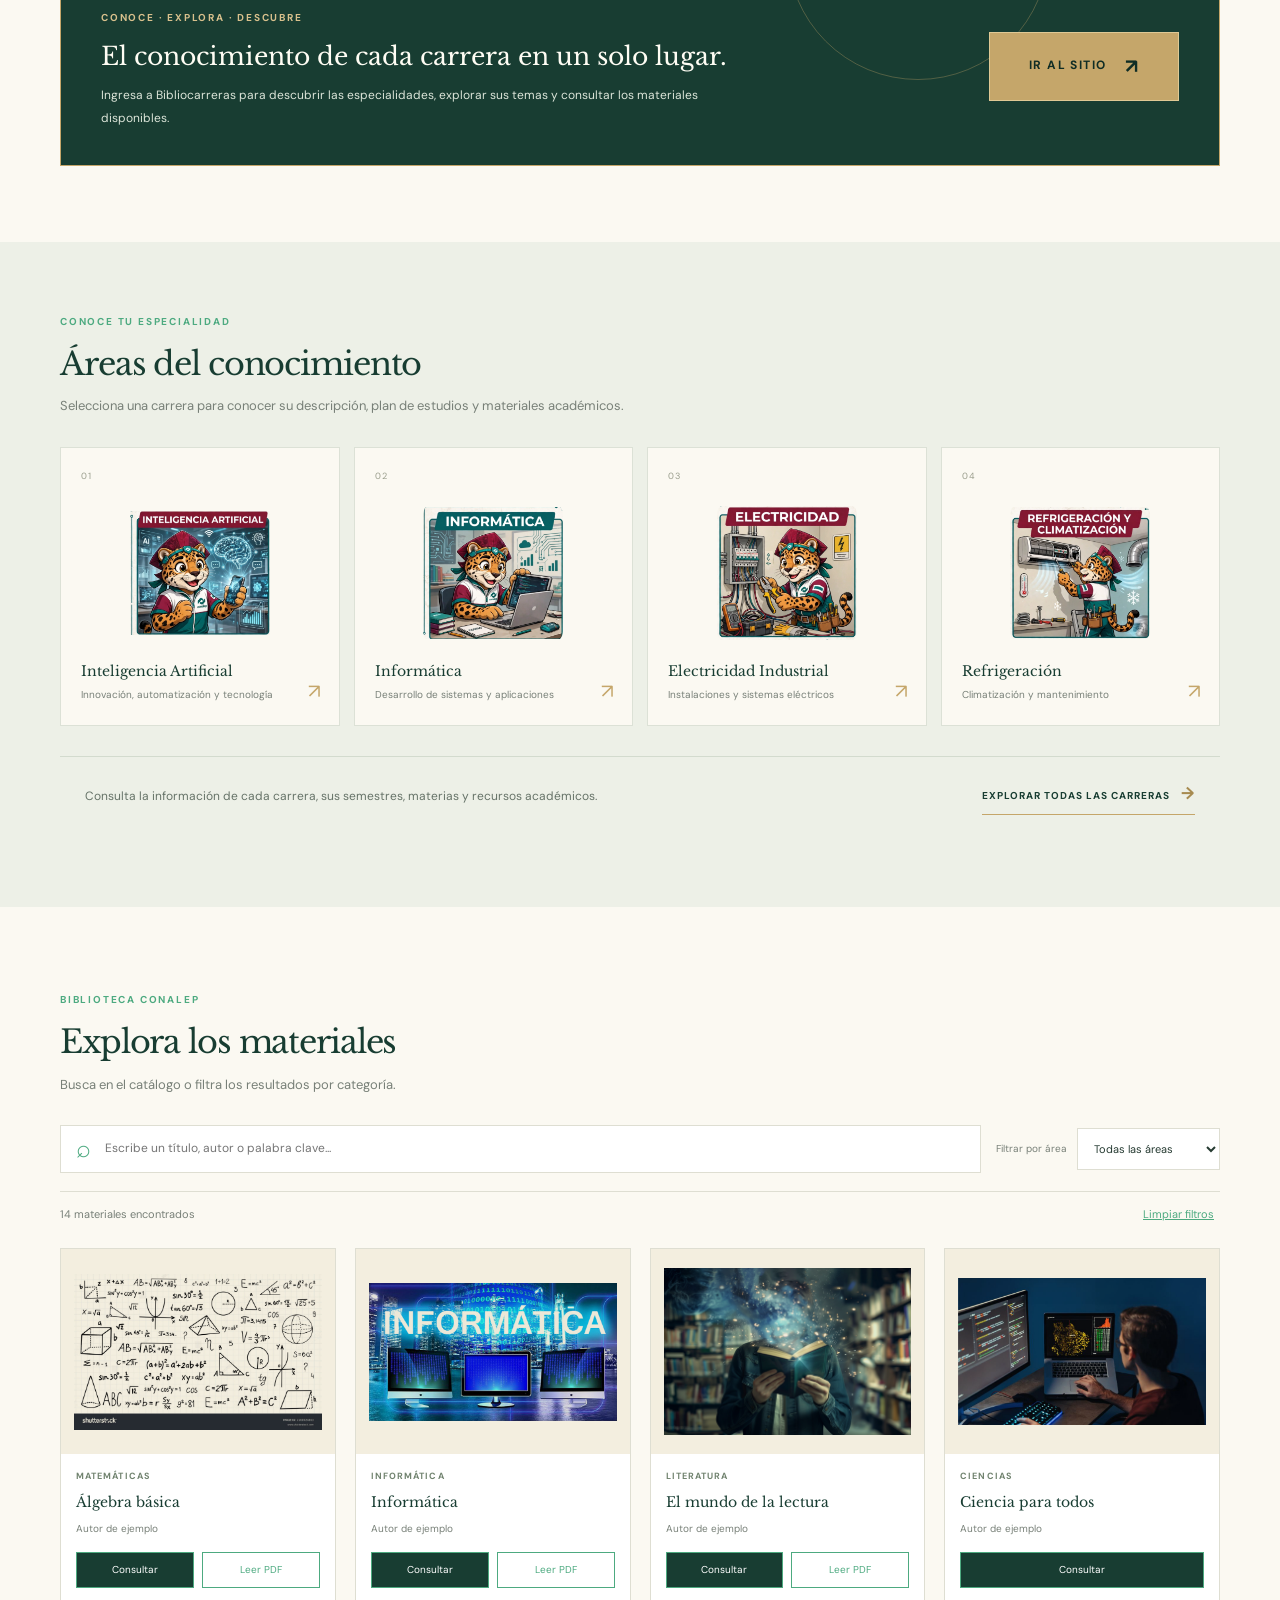
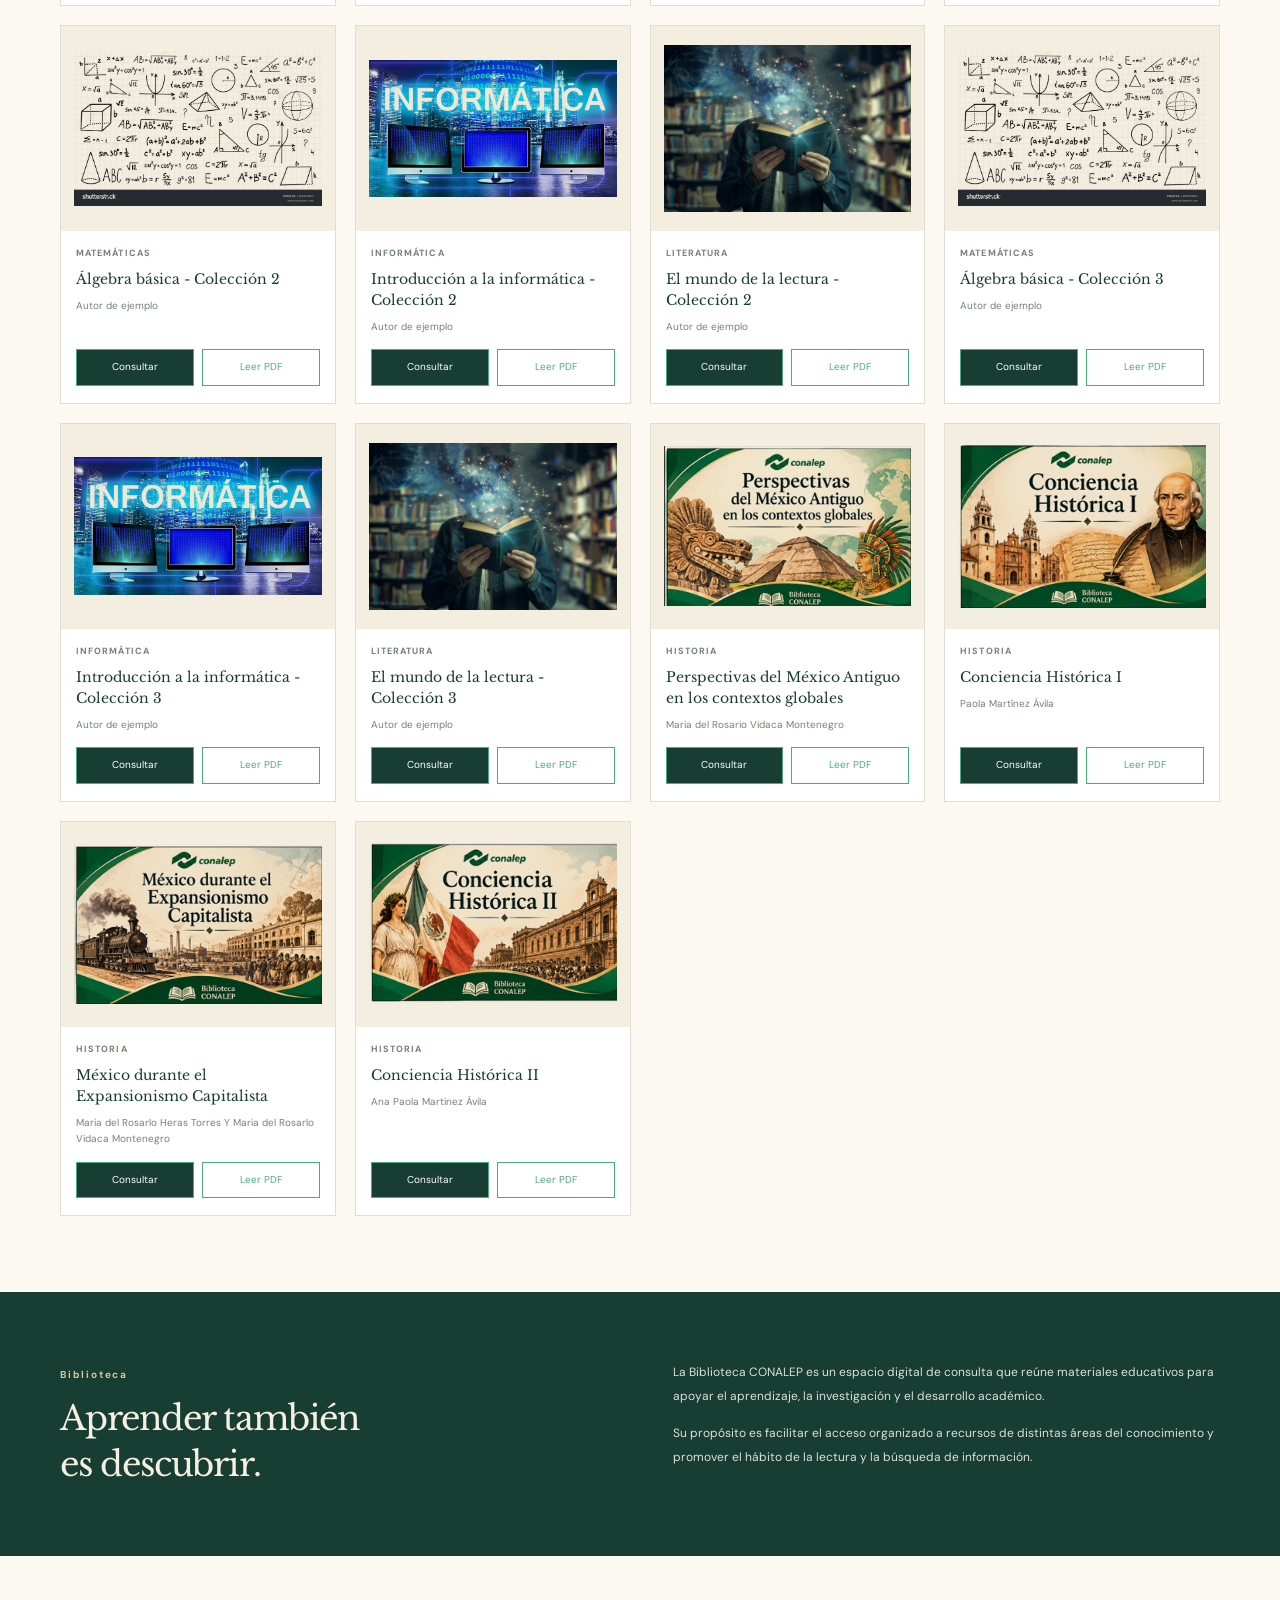
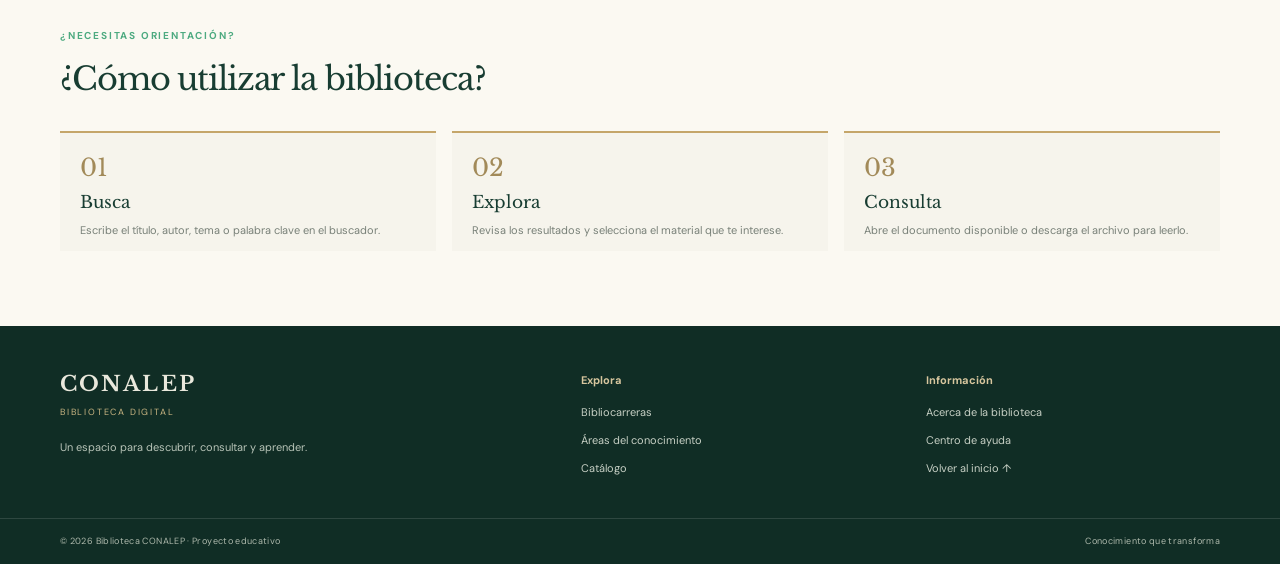
==== commit 099bfcfc: "Agrega video a la galería de proyectos" ====
--- a/index.html
+++ b/index.html
@@ -18,44 +18,120 @@
     /* IMÁGENES DE LAS ÁREAS DEL CONOCIMIENTO */
 
     .career-area-card .area-icon.area-image {
-  display: flex;
-  align-items: center;
-  justify-content: center;
-  width: 100%;
-  height: 155px;
-  margin: 12px 0;
-  font-size: 0;
-}
-
-.career-area-card .area-icon.area-image img {
-  display: block;
-  width: 140px;
-  height: 140px;
-  object-fit: contain;
-  border-radius: 12px;
-  transition: transform .3s ease;
-}
-
-.career-area-card:hover .area-icon.area-image img {
-  transform: scale(1.08);
-}
-
+      display: flex;
+      align-items: center;
+      justify-content: center;
+      width: 100%;
+      height: 155px;
+      margin: 12px 0;
+      font-size: 0;
+    }
+
+    .career-area-card .area-icon.area-image img {
+      display: block;
+      width: 140px;
+      height: 140px;
+      object-fit: contain;
+      border-radius: 12px;
+      transition: transform .3s ease;
+    }
+
+    .career-area-card:hover .area-icon.area-image img {
+      transform: scale(1.08);
+    }
 
     /* ==========================================
-       CARRUSEL DE IMÁGENES - INTRODUCCIÓN
+       CARRUSEL DE IMÁGENES Y VIDEO
        BIBLIOTECA CONALEP
     ========================================== */
-    .intro-carousel-section { overflow: hidden; }
+
+    .intro-carousel-section {
+      overflow: hidden;
+    }
+
     .intro-carousel-grid {
       display: grid;
       grid-template-columns: 0.9fr 1.1fr;
       align-items: center;
       gap: 55px;
     }
-    .intro-copy { min-width: 0; }
-    .intro-copy h2 { margin-top: 12px; }
-    .intro-copy p { max-width: 520px; line-height: 1.8; }
-    .study-carousel { width: 100%; min-width: 0; position: relative; }
+
+    .intro-copy {
+      min-width: 0;
+    }
+
+    .intro-copy h2 {
+      margin-top: 12px;
+    }
+
+    .intro-copy p {
+      max-width: 520px;
+      line-height: 1.8;
+    }
+
+    /* TÍTULO Y MARIPOSA */
+
+    .gallery-title {
+      display: flex;
+      align-items: center;
+      flex-wrap: wrap;
+      gap: 12px;
+    }
+
+    .study-video-sound-prompt {
+      position: relative;
+      display: inline-flex;
+      align-items: center;
+      justify-content: center;
+
+      width: 34px;
+      height: 34px;
+
+      padding: 0;
+      margin: 0;
+
+      border: none;
+      border-radius: 50%;
+
+      background: transparent;
+      color: #b3914d;
+
+      font-size: 23px;
+      line-height: 1;
+
+      cursor: pointer;
+      opacity: 0.75;
+
+      transition:
+        transform .3s ease,
+        opacity .3s ease,
+        filter .3s ease;
+    }
+
+    .study-video-sound-prompt:hover {
+      opacity: 1;
+      transform: scale(1.2) rotate(-10deg);
+      filter: drop-shadow(0 0 5px rgba(179, 145, 77, 0.45));
+    }
+
+    .study-video-sound-prompt:focus-visible {
+      outline: 2px solid #b3914d;
+      outline-offset: 4px;
+      border-radius: 50%;
+    }
+
+    .study-video-sound-prompt[hidden] {
+      display: none;
+    }
+
+    /* CONTENEDOR DEL CARRUSEL */
+
+    .study-carousel {
+      width: 100%;
+      min-width: 0;
+      position: relative;
+    }
+
     .study-carousel-track {
       position: relative;
       width: 100%;
@@ -65,6 +141,7 @@
       background: #183d32;
       box-shadow: 0 16px 38px rgba(0, 0, 0, 0.17);
     }
+
     .study-slide {
       position: absolute;
       inset: 0;
@@ -72,7 +149,13 @@
       visibility: hidden;
       transition: opacity 0.9s ease, visibility 0.9s ease;
     }
-    .study-slide.active { opacity: 1; visibility: visible; z-index: 1; }
+
+    .study-slide.active {
+      opacity: 1;
+      visibility: visible;
+      z-index: 1;
+    }
+
     .study-slide img {
       display: block;
       width: 100%;
@@ -81,7 +164,39 @@
       object-position: center;
       transition: transform 5s ease;
     }
-    .study-slide.active img { transform: scale(1.06); }
+
+    .study-slide.active img {
+      transform: scale(1.06);
+    }
+
+    /* VIDEO */
+
+    .study-video {
+      display: block;
+      width: 100%;
+      height: 100%;
+      object-fit: contain;
+      background: #080b09;
+    }
+
+    .study-video-slide.active .study-video {
+      transform: none;
+    }
+
+    .study-caption-video {
+      inset: 0 0 auto;
+      padding: 25px 25px 48px;
+      pointer-events: none;
+      background: linear-gradient(
+        to bottom,
+        rgba(5, 24, 17, 0.86),
+        rgba(5, 24, 17, 0.35),
+        transparent
+      );
+    }
+
+    /* TEXTOS SOBRE LAS IMÁGENES */
+
     .study-caption {
       position: absolute;
       inset: auto 0 0;
@@ -90,20 +205,30 @@
       display: flex;
       flex-direction: column;
       gap: 8px;
-      background: linear-gradient(to top, rgba(5, 24, 17, 0.92), rgba(5, 24, 17, 0.45), transparent);
-    }
+      background: linear-gradient(
+        to top,
+        rgba(5, 24, 17, 0.92),
+        rgba(5, 24, 17, 0.45),
+        transparent
+      );
+    }
+
     .study-caption span {
       color: #e4c77d;
       font-size: 11px;
       font-weight: 700;
       letter-spacing: 2px;
     }
+
     .study-caption strong {
       font-family: 'Libre Baskerville', serif;
       font-size: clamp(15px, 1.7vw, 21px);
       line-height: 1.45;
       font-weight: 700;
     }
+
+    /* CONTROLES */
+
     .study-carousel-controls {
       display: flex;
       justify-content: center;
@@ -111,6 +236,7 @@
       gap: 22px;
       margin-top: 18px;
     }
+
     .study-carousel-controls > button {
       width: 38px;
       height: 38px;
@@ -122,8 +248,18 @@
       cursor: pointer;
       transition: 0.3s ease;
     }
-    .study-carousel-controls > button:hover { background: #183d32; color: #fff; }
-    .study-dots { display: flex; align-items: center; gap: 9px; }
+
+    .study-carousel-controls > button:hover {
+      background: #183d32;
+      color: #fff;
+    }
+
+    .study-dots {
+      display: flex;
+      align-items: center;
+      gap: 9px;
+    }
+
     .study-dots button {
       width: 9px;
       height: 9px;
@@ -134,16 +270,48 @@
       cursor: pointer;
       transition: 0.3s ease;
     }
-    .study-dots button.active { width: 25px; border-radius: 10px; background: #b3914d; }
+
+    .study-dots button.active {
+      width: 25px;
+      border-radius: 10px;
+      background: #b3914d;
+    }
+
+    /* DISEÑO RESPONSIVO */
+
     @media (max-width: 850px) {
-      .intro-carousel-grid { grid-template-columns: 1fr; gap: 30px; }
-      .study-carousel { max-width: 650px; margin: 0 auto; }
-    }
+      .intro-carousel-grid {
+        grid-template-columns: 1fr;
+        gap: 30px;
+      }
+
+      .study-carousel {
+        max-width: 650px;
+        margin: 0 auto;
+      }
+    }
+
     @media (max-width: 520px) {
-      .study-carousel-track { aspect-ratio: 4 / 3; border-radius: 13px; }
-      .study-caption { padding: 40px 17px 17px; }
-      .study-caption strong { font-size: 15px; }
-      .study-carousel-controls { margin-top: 13px; }
+      .study-carousel-track {
+        aspect-ratio: 4 / 3;
+        border-radius: 13px;
+      }
+
+      .study-caption {
+        padding: 40px 17px 17px;
+      }
+
+      .study-caption-video {
+        padding: 18px 17px 42px;
+      }
+
+      .study-caption strong {
+        font-size: 15px;
+      }
+
+      .study-carousel-controls {
+        margin-top: 13px;
+      }
     }
   </style>
 </head>
@@ -197,7 +365,7 @@
         </div>
 
         <h1>
-          El conocimiento  
+          El conocimiento
           está a tu alcance.<br>
           <em></em>
         </h1>
@@ -254,17 +422,50 @@
 
         <div class="intro-copy">
           <span class="section-kicker">EXPLORA · APRENDE · CRECE</span>
-          <h2> GALERIA DE PROYECTOS. <br></h2>
+
+          <h2 class="gallery-title">
+            <span>GALERÍA DE PROYECTOS.</span>
+
+            <button
+              class="study-video-sound-prompt"
+              id="study-video-sound-prompt"
+              type="button"
+              aria-label="Reproducir video con sonido"
+              title="Reproducir video"
+            >
+              🦋
+            </button>
+          </h2>
+
           <p>
             Encuentra materiales de consulta organizados por áreas de
-            conocimiento. 
+            conocimiento.
           </p>
         </div>
 
         <div class="study-carousel" id="study-carousel">
           <div class="study-carousel-track">
 
-            <div class="study-slide active">
+            <!-- PRIMERA DIAPOSITIVA: VIDEO -->
+            <div class="study-slide study-video-slide active">
+              <video
+                class="study-video"
+                playsinline
+                preload="metadata"
+                aria-label="Video destacado de la Galería de proyectos"
+              >
+                <source src="videos/VIDEO%20S.mp4" type="video/mp4">
+                Tu navegador no puede reproducir este video.
+              </video>
+
+              <div class="study-caption study-caption-video">
+                <span>VIDEO DESTACADO</span>
+                <strong>Proyectos y experiencias CONALEP</strong>
+              </div>
+            </div>
+
+            <!-- SEGUNDA DIAPOSITIVA -->
+            <div class="study-slide">
               <img
                 src="imagenes/carrusel/1.jpg"
                 alt="Estudiantes trabajando y aprendiendo en equipo"
@@ -276,6 +477,7 @@
               </div>
             </div>
 
+            <!-- TERCERA DIAPOSITIVA -->
             <div class="study-slide">
               <img
                 src="imagenes/carrusel/2.jpg"
@@ -284,10 +486,11 @@
               >
               <div class="study-caption">
                 <span>02 / TECNOLOGÍA</span>
-                <strong>Innovación y Mantenimiento </strong>
+                <strong>Innovación y Mantenimiento</strong>
               </div>
             </div>
 
+            <!-- CUARTA DIAPOSITIVA -->
             <div class="study-slide">
               <img
                 src="imagenes/carrusel/3.jpg"
@@ -296,10 +499,11 @@
               >
               <div class="study-caption">
                 <span>03 / RÓBOTICA</span>
-                <strong>Seguidor de Lineas. Sumo-Bot y Fútbol</strong>
+                <strong>Seguidor de Líneas. Sumo-Bot y Fútbol</strong>
               </div>
             </div>
 
+            <!-- QUINTA DIAPOSITIVA -->
             <div class="study-slide">
               <img
                 src="imagenes/carrusel/4.jpg"
@@ -307,22 +511,30 @@
                 loading="lazy"
               >
               <div class="study-caption">
-                <span>04 / SOLDADURA </span>
+                <span>04 / SOLDADURA</span>
                 <strong>Principios Básicos</strong>
               </div>
             </div>
 
           </div>
 
+          <!-- CONTROLES DEL CARRUSEL -->
           <div class="study-carousel-controls">
-            <button type="button" id="study-prev" aria-label="Imagen anterior">&#8592;</button>
+            <button type="button" id="study-prev" aria-label="Imagen anterior">
+              &#8592;
+            </button>
+
             <div class="study-dots" id="study-dots">
-              <button type="button" class="active" aria-label="Mostrar imagen 1"></button>
+              <button type="button" class="active" aria-label="Mostrar video"></button>
+              <button type="button" aria-label="Mostrar imagen 1"></button>
               <button type="button" aria-label="Mostrar imagen 2"></button>
               <button type="button" aria-label="Mostrar imagen 3"></button>
               <button type="button" aria-label="Mostrar imagen 4"></button>
             </div>
-            <button type="button" id="study-next" aria-label="Imagen siguiente">&#8594;</button>
+
+            <button type="button" id="study-next" aria-label="Imagen siguiente">
+              &#8594;
+            </button>
           </div>
         </div>
 
@@ -634,83 +846,267 @@
   <!-- FUNCIONAMIENTO DEL CARRUSEL -->
   <script>
     document.addEventListener('DOMContentLoaded', () => {
+
       const carousel = document.getElementById('study-carousel');
+
       if (!carousel) return;
 
-      const slides = carousel.querySelectorAll('.study-slide');
-      const dots = carousel.querySelectorAll('.study-dots button');
+      const slides = Array.from(
+        carousel.querySelectorAll('.study-slide')
+      );
+
+      const dots = Array.from(
+        carousel.querySelectorAll('.study-dots button')
+      );
+
       const prev = document.getElementById('study-prev');
       const next = document.getElementById('study-next');
 
-      if (!slides.length || !prev || !next) return;
+      const video = carousel.querySelector('.study-video');
+
+      const playButton = document.getElementById(
+        'study-video-sound-prompt'
+      );
+
+      if (!slides.length || !prev || !next || !video || !playButton) {
+        return;
+      }
+
+      /*
+        ORDEN DEL CARRUSEL:
+
+        0 = VIDEO
+        1 = IMAGEN 1
+        2 = IMAGEN 2
+        3 = IMAGEN 3
+        4 = IMAGEN 4
+      */
+
+      const videoIndex = 0;
 
       let current = 0;
-      let autoplay;
-
+      let autoplay = null;
+
+      const intervalTime = 4500;
+
+      // DETENER EL CAMBIO AUTOMÁTICO
+      function stopAutoplay() {
+        if (autoplay !== null) {
+          clearInterval(autoplay);
+          autoplay = null;
+        }
+      }
+
+      // INICIAR EL CAMBIO AUTOMÁTICO DE LAS IMÁGENES
+      function startAutoplay() {
+
+        stopAutoplay();
+
+        // El video no participa en el cambio automático.
+        if (current === videoIndex || document.hidden) {
+          return;
+        }
+
+        autoplay = setInterval(() => {
+
+          // Después de la última imagen, regresar a la primera imagen.
+          if (current >= slides.length - 1) {
+            showSlide(1);
+          } else {
+            showSlide(current + 1);
+          }
+
+        }, intervalTime);
+      }
+
+      // MOSTRAR UNA DIAPOSITIVA
       function showSlide(index) {
+
+        stopAutoplay();
+
+        // El carrusel permite volver al video desde los controles.
         current = (index + slides.length) % slides.length;
-        slides.forEach((slide, i) => slide.classList.toggle('active', i === current));
-        dots.forEach((dot, i) => dot.classList.toggle('active', i === current));
+
+        slides.forEach((slide, i) => {
+
+          const active = i === current;
+
+          slide.classList.toggle('active', active);
+
+          slide.setAttribute(
+            'aria-hidden',
+            String(!active)
+          );
+
+        });
+
+        dots.forEach((dot, i) => {
+
+          const active = i === current;
+
+          dot.classList.toggle('active', active);
+
+          if (active) {
+            dot.setAttribute('aria-current', 'true');
+          } else {
+            dot.removeAttribute('aria-current');
+          }
+
+        });
+
+        // SI SE ABRE EL VIDEO
+        if (current === videoIndex) {
+
+          stopAutoplay();
+
+          // Mostrar la mariposa para permitir reproducirlo.
+          playButton.hidden = false;
+
+          // El video queda detenido hasta que se presione la mariposa.
+          video.pause();
+
+          return;
+        }
+
+        // SI SE CAMBIA A UNA IMAGEN, DETENER Y REINICIAR EL VIDEO.
+        video.pause();
+        video.currentTime = 0;
+
+        // El botón vuelve a aparecer solamente al regresar al video.
+        playButton.hidden = true;
+
+        // Las imágenes comienzan a cambiar automáticamente.
+        startAutoplay();
       }
 
-      function startAutoplay() {
-        clearInterval(autoplay);
-        autoplay = setInterval(() => showSlide(current + 1), 4500);
-      }
-
+      // REPRODUCIR VIDEO CON SONIDO AL PRESIONAR LA MARIPOSA
+      playButton.addEventListener('click', async () => {
+
+        if (current !== videoIndex) {
+          showSlide(videoIndex);
+        }
+
+        stopAutoplay();
+
+        video.muted = false;
+        video.volume = 1;
+        video.controls = true;
+
+        try {
+
+          await video.play();
+
+          // Ocultar la mariposa mientras se reproduce el video.
+          playButton.hidden = true;
+
+        } catch (error) {
+
+          console.error(
+            'No fue posible reproducir el video:',
+            error
+          );
+
+          // Si ocurre un error, permitir volver a intentarlo.
+          playButton.hidden = false;
+
+        }
+
+      });
+
+      // AL TERMINAR EL VIDEO, MOSTRAR LA PRIMERA IMAGEN.
+      video.addEventListener('ended', () => {
+
+        video.controls = false;
+
+        // Comenzar el recorrido automático de las cuatro imágenes.
+        showSlide(1);
+
+      });
+
+      // CONTROLES DE ANTERIOR Y SIGUIENTE
       next.addEventListener('click', () => {
-        showSlide(current + 1);
-        startAutoplay();
+
+        if (current === videoIndex) {
+          showSlide(1);
+        } else if (current >= slides.length - 1) {
+          showSlide(1);
+        } else {
+          showSlide(current + 1);
+        }
+
       });
 
       prev.addEventListener('click', () => {
-        showSlide(current - 1);
-        startAutoplay();
+
+        if (current === 1) {
+          showSlide(slides.length - 1);
+        } else if (current === videoIndex) {
+          showSlide(slides.length - 1);
+        } else {
+          showSlide(current - 1);
+        }
+
       });
 
+      // CONTROLES DE LOS PUNTOS
       dots.forEach((dot, index) => {
+
         dot.addEventListener('click', () => {
+
           showSlide(index);
+
+        });
+
+      });
+
+      // EVITAR QUE EL CARRUSEL CAMBIE MIENTRAS SE USA.
+      carousel.addEventListener('mouseenter', stopAutoplay);
+
+      carousel.addEventListener('mouseleave', () => {
+
+        if (current !== videoIndex && !document.hidden) {
           startAutoplay();
-        });
+        }
+
       });
 
-      // El carrusel avanza automáticamente cada 3.5 segundos.
-      // No se detiene cuando el cursor está encima de las imágenes.
+      carousel.addEventListener('focusin', stopAutoplay);
+
+      carousel.addEventListener('focusout', event => {
+
+        if (
+          !carousel.contains(event.relatedTarget) &&
+          current !== videoIndex
+        ) {
+          startAutoplay();
+        }
+
+      });
+
+      // PAUSAR CUANDO SE CAMBIA DE PESTAÑA.
+      document.addEventListener('visibilitychange', () => {
+
+        if (document.hidden) {
+
+          stopAutoplay();
+
+          if (!video.paused) {
+            video.pause();
+          }
+
+        } else if (current !== videoIndex) {
+
+          startAutoplay();
+
+        }
+
+      });
+
+      // INICIAR MOSTRANDO EL VIDEO, SIN REPRODUCIRLO AUTOMÁTICAMENTE.
       showSlide(0);
-      startAutoplay();
+
     });
   </script>
 
 </body>
 </html>
-
-
-.topic-cover {
-    width: 100%;
-    height: 230px;
-    margin-bottom: 22px;
-    overflow: hidden;
-    border-radius: 9px;
-    background: #f0eee9;
-    border: 1px solid #e5e0d4;
-}
-
-.topic-cover img {
-    display: block;
-    width: 100%;
-    height: 100%;
-    object-fit: cover;
-    object-position: center;
-    transition: transform 0.5s ease;
-}
-
-.topic-cover:hover img {
-    transform: scale(1.045);
-}
-
-@media (max-width: 650px) {
-    .topic-cover {
-        height: 200px;
-    }
-}
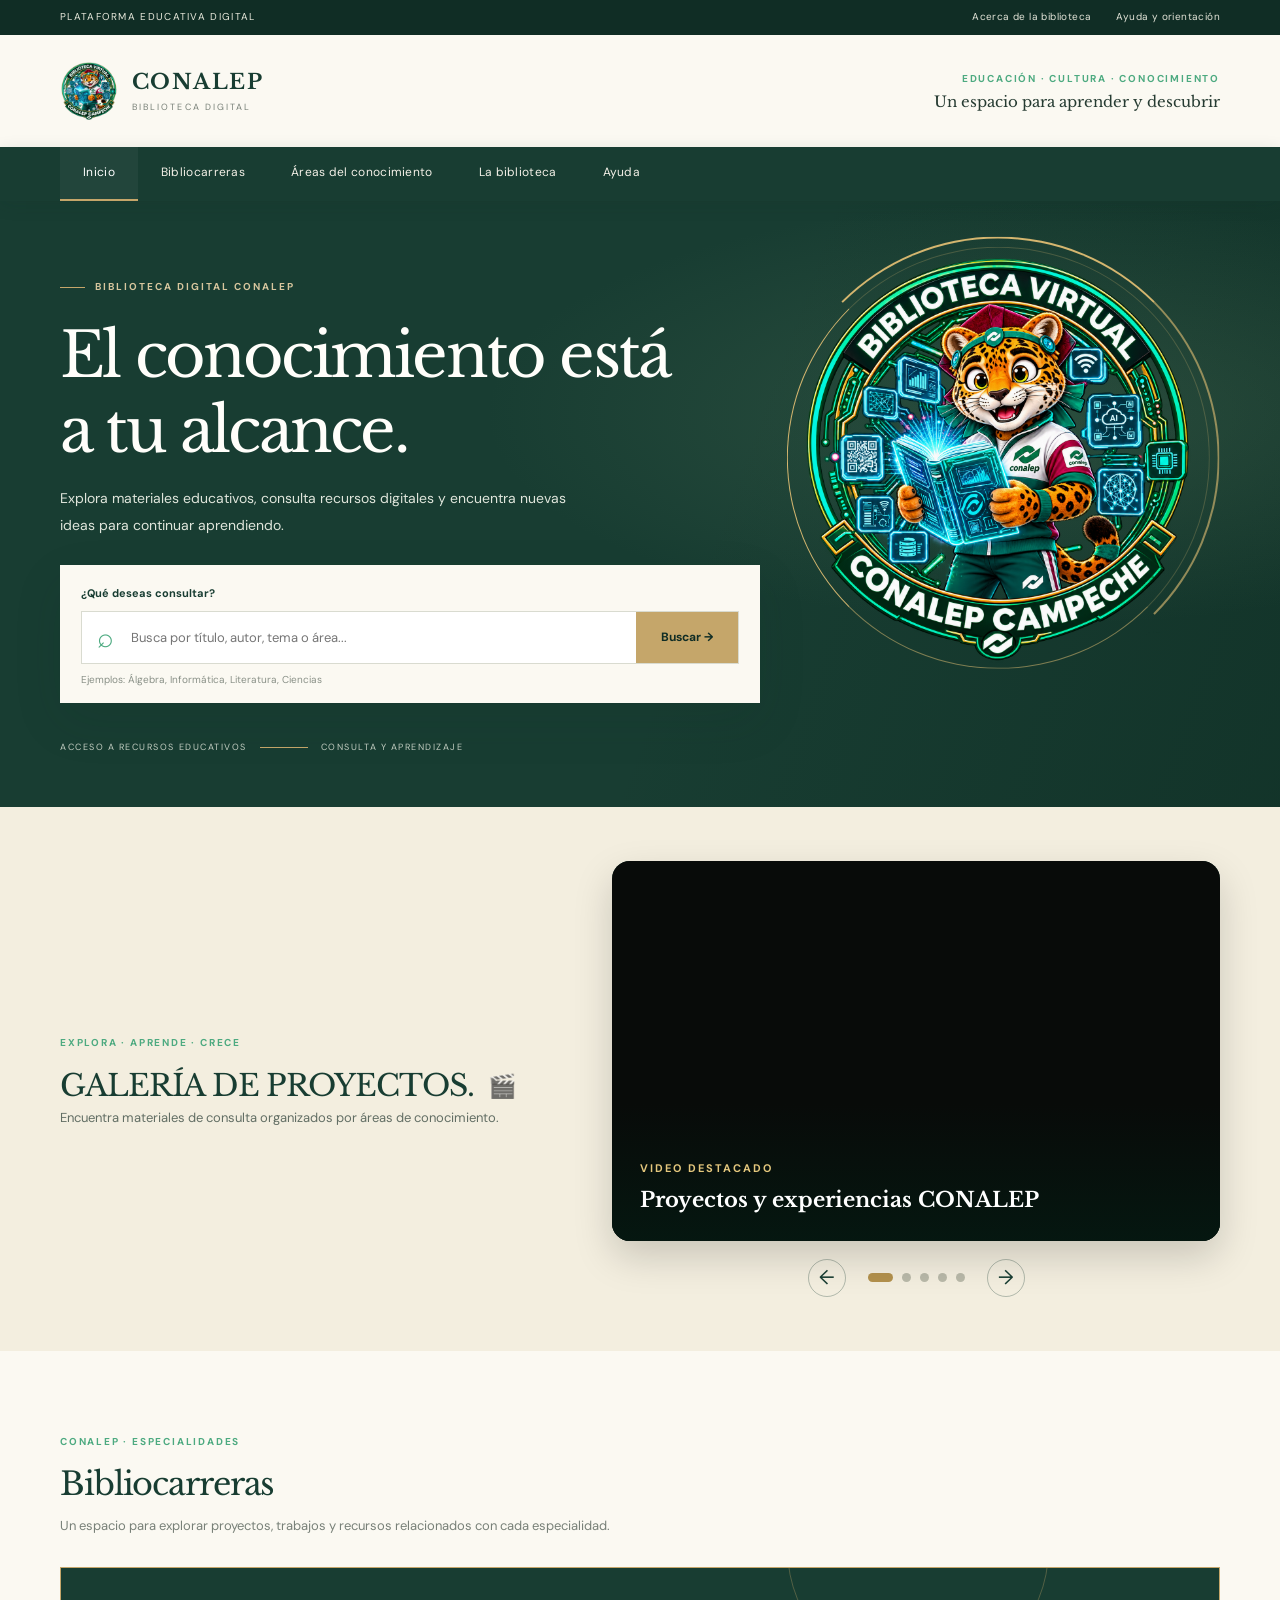
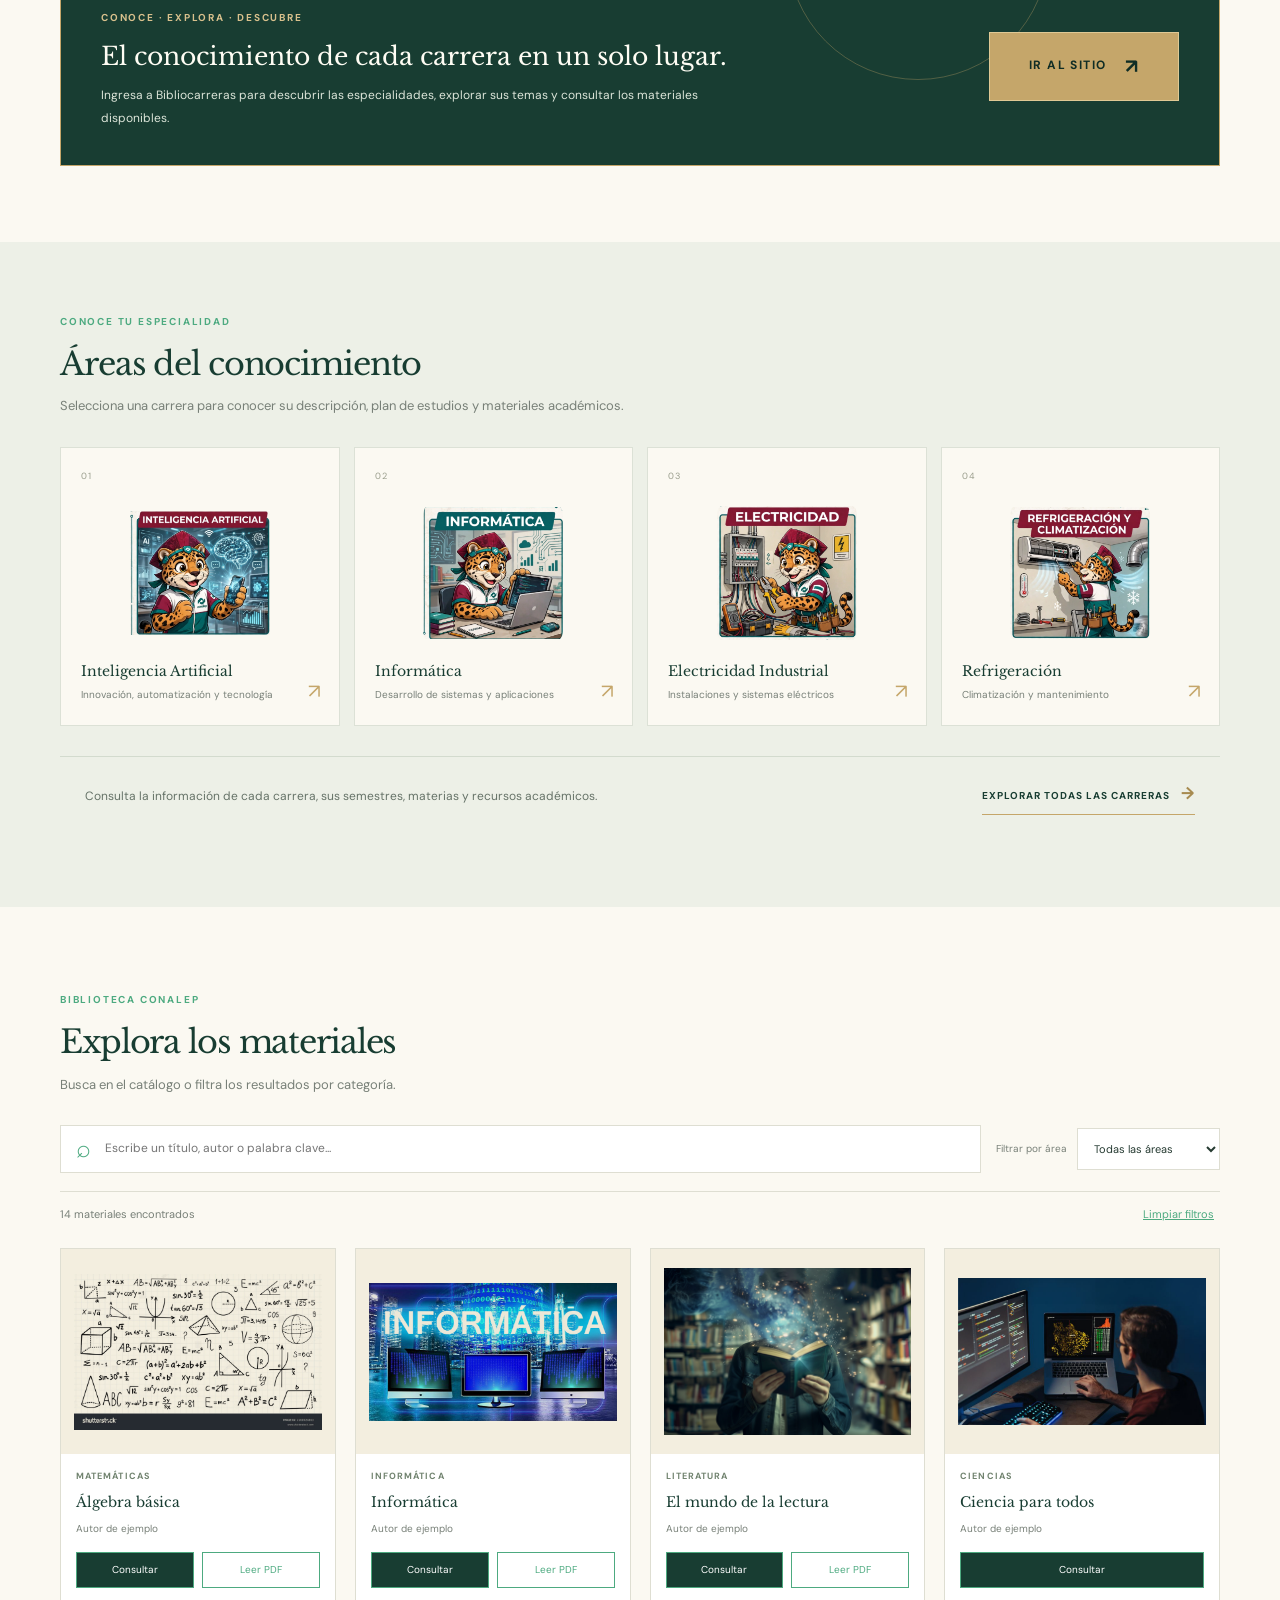
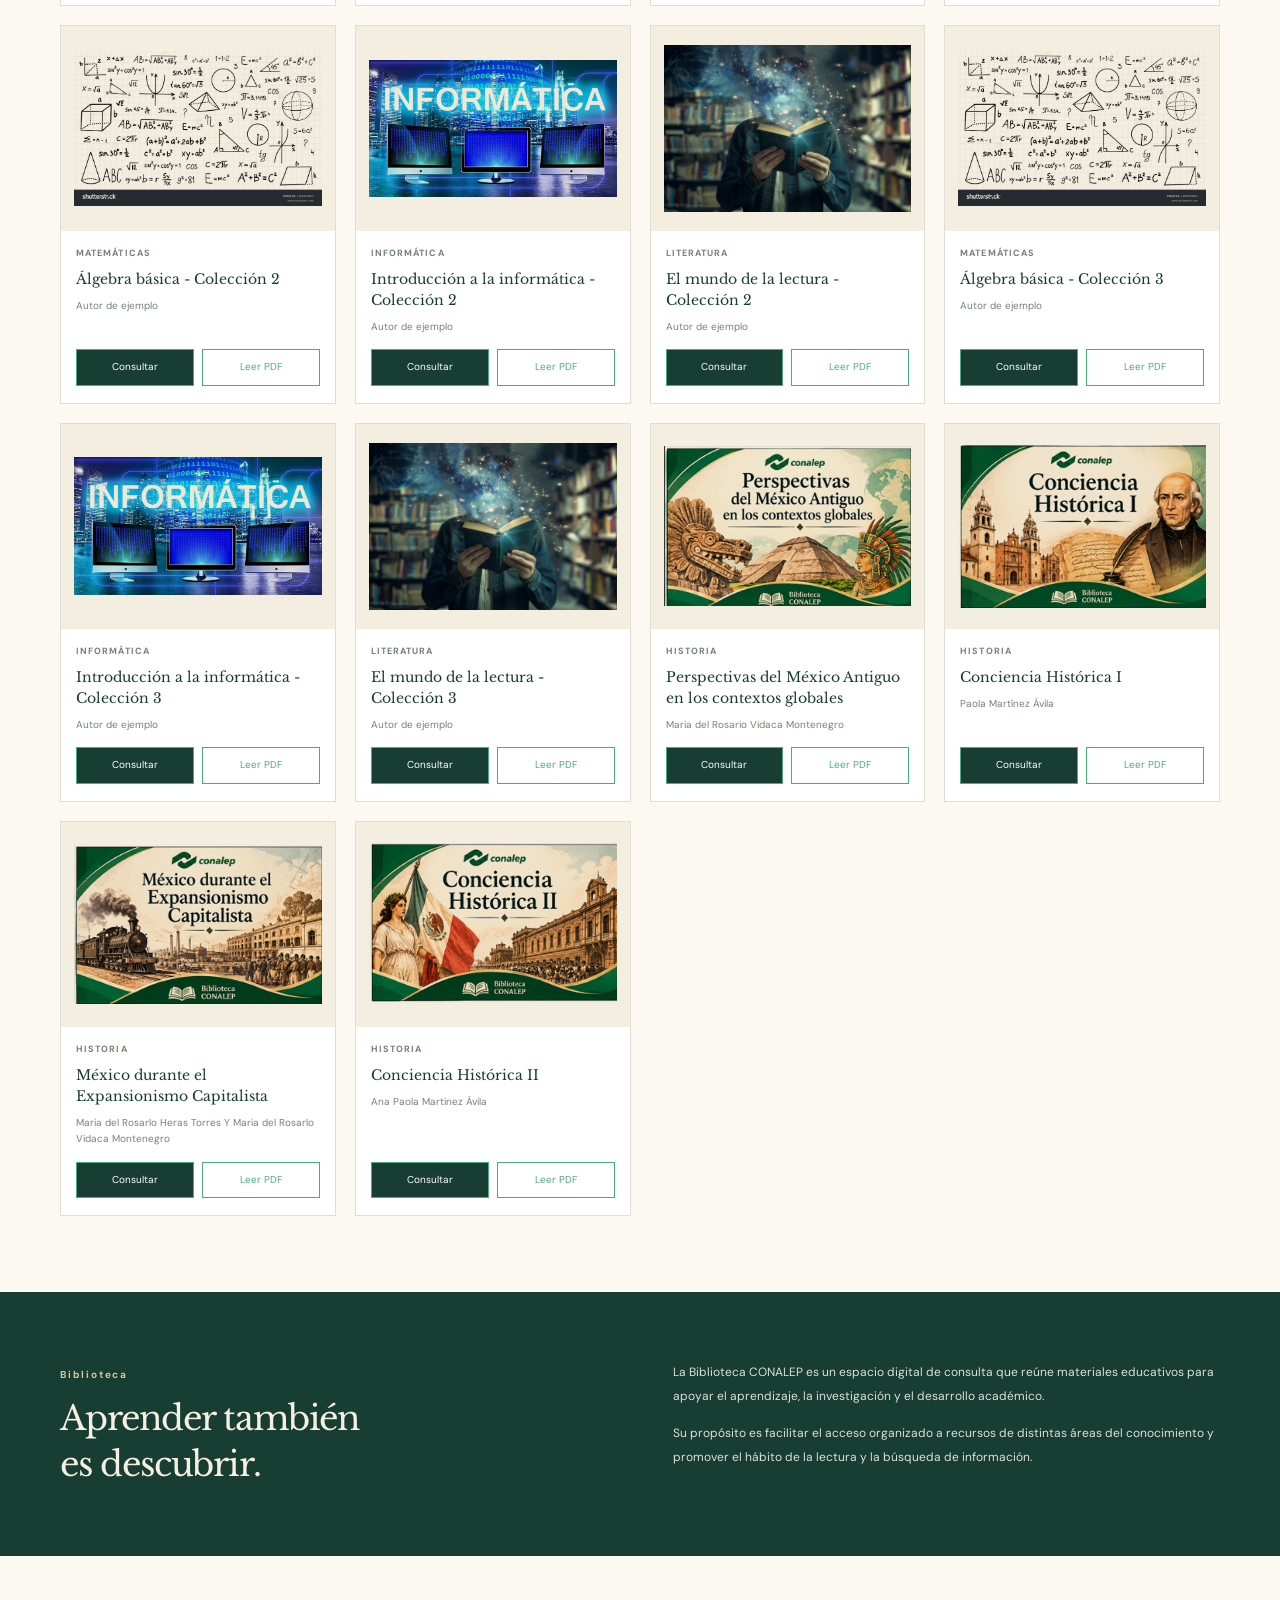
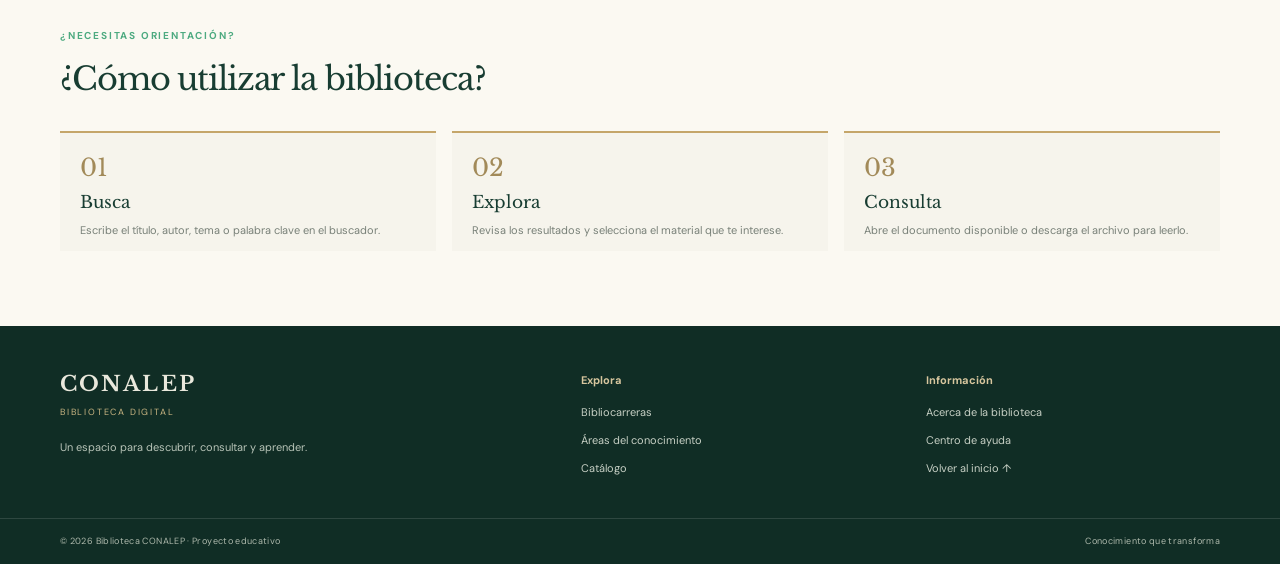
==== commit 02dd140d: "Actualización de biblioteca, catálogo y proyectos estudiantiles" ====
--- a/index.html
+++ b/index.html
@@ -433,7 +433,7 @@
               aria-label="Reproducir video con sonido"
               title="Reproducir video"
             >
-              🦋
+              🎬
             </button>
           </h2>
 
--- a/estilos.css
+++ b/estilos.css
@@ -2188,3 +2188,233 @@
   display: inline-block;
   text-decoration: none;
 }
+
+
+/* ==========================================
+   MATERIAL VISUAL
+   BIBLIOTECA VIRTUAL
+========================================== */
+
+.visual-page {
+    min-height: 100vh;
+    padding: 45px 20px;
+    background: linear-gradient(135deg, #edf1e9, #f8f5eb);
+    color: #173d32;
+}
+
+.visual-container {
+    width: min(1100px, 100%);
+    margin: 0 auto;
+}
+
+.visual-back {
+    display: inline-block;
+    margin-bottom: 35px;
+    color: #315b48;
+    text-decoration: none;
+    font-size: 13px;
+    font-weight: 800;
+    letter-spacing: 1px;
+    transition: 0.3s;
+}
+
+.visual-back:hover {
+    color: #b18a45;
+    transform: translateX(-4px);
+}
+
+.visual-heading {
+    max-width: 850px;
+    margin: 0 auto 35px;
+    text-align: center;
+}
+
+.visual-eyebrow {
+    color: #a08045;
+    font-size: 12px;
+    font-weight: 800;
+    letter-spacing: 3px;
+}
+
+.visual-heading h1 {
+    margin: 18px 0;
+    color: #173d32;
+    font-family: Georgia, serif;
+    font-size: clamp(28px, 5vw, 46px);
+    line-height: 1.2;
+}
+
+.visual-heading p {
+    max-width: 700px;
+    margin: 0 auto;
+    color: #617066;
+    font-size: 16px;
+    line-height: 1.8;
+}
+
+.visual-divider {
+    width: 90px;
+    height: 3px;
+    margin: 25px auto 0;
+    border-radius: 10px;
+    background: #b18a45;
+}
+
+.visual-player-section {
+    max-width: 950px;
+    margin: 0 auto;
+}
+
+.visual-player-shell {
+    position: relative;
+    display: flex;
+    align-items: center;
+    justify-content: center;
+    overflow: hidden;
+    width: 100%;
+    aspect-ratio: 16 / 9;
+    border: 5px solid #fff;
+    border-radius: 18px;
+    background: #102b24;
+    box-shadow: 0 15px 45px rgba(20, 45, 34, 0.18);
+}
+
+.visual-video {
+    display: block;
+    width: 100%;
+    height: 100%;
+    object-fit: contain;
+    background: #102b24;
+}
+
+.visual-video-overlay {
+    position: absolute;
+    inset: 0;
+    display: flex;
+    flex-direction: column;
+    align-items: center;
+    justify-content: center;
+    gap: 15px;
+    padding: 25px;
+    text-align: center;
+    color: #f8f5eb;
+    background: linear-gradient(
+        135deg,
+        rgba(12, 39, 31, 0.94),
+        rgba(31, 68, 53, 0.88)
+    );
+    transition: opacity 0.4s;
+}
+
+.visual-video-icon {
+    font-size: 58px;
+}
+
+.visual-video-overlay p {
+    max-width: 520px;
+    margin: 0;
+    font-size: 15px;
+    line-height: 1.7;
+}
+
+.visual-video-overlay.video-ready {
+    background: rgba(12, 39, 31, 0.45);
+}
+
+.visual-video-overlay.video-playing {
+    opacity: 0;
+    pointer-events: none;
+}
+
+.visual-play-control {
+    position: absolute;
+    right: 20px;
+    bottom: 18px;
+    z-index: 3;
+    display: flex;
+    align-items: center;
+    justify-content: center;
+    width: 48px;
+    height: 48px;
+    border: 1px solid rgba(255, 255, 255, 0.5);
+    border-radius: 50%;
+    background: rgba(248, 245, 235, 0.9);
+    color: #173d32;
+    font-size: 23px;
+    cursor: pointer;
+    box-shadow: 0 5px 15px rgba(0, 0, 0, 0.2);
+    transition: 0.3s;
+}
+
+.visual-play-control:hover {
+    transform: scale(1.1);
+    background: #fff;
+}
+
+.visual-play-control[hidden] {
+    display: none;
+}
+
+.visual-player-caption {
+    display: flex;
+    flex-wrap: wrap;
+    justify-content: space-between;
+    gap: 10px;
+    margin-top: 18px;
+    padding: 15px 5px;
+    color: #647268;
+    font-size: 12px;
+}
+
+.visual-caption-label {
+    color: #a08045;
+    font-weight: 900;
+    letter-spacing: 1.5px;
+}
+
+.visual-footer {
+    display: flex;
+    flex-wrap: wrap;
+    justify-content: space-between;
+    gap: 12px;
+    margin-top: 65px;
+    padding-top: 20px;
+    border-top: 1px solid rgba(23, 61, 50, 0.18);
+    color: #829087;
+    font-size: 10px;
+    font-weight: 800;
+    letter-spacing: 1.5px;
+}
+
+@media (max-width: 600px) {
+
+    .visual-page {
+        padding: 25px 14px;
+    }
+
+    .visual-heading p {
+        font-size: 14px;
+    }
+
+    .visual-player-shell {
+        border-width: 3px;
+        border-radius: 12px;
+    }
+
+    .visual-play-control {
+        right: 12px;
+        bottom: 12px;
+        width: 42px;
+        height: 42px;
+    }
+
+    .visual-player-caption {
+        flex-direction: column;
+    }
+
+    .visual-footer {
+        flex-direction: column;
+        text-align: center;
+    }
+
+}
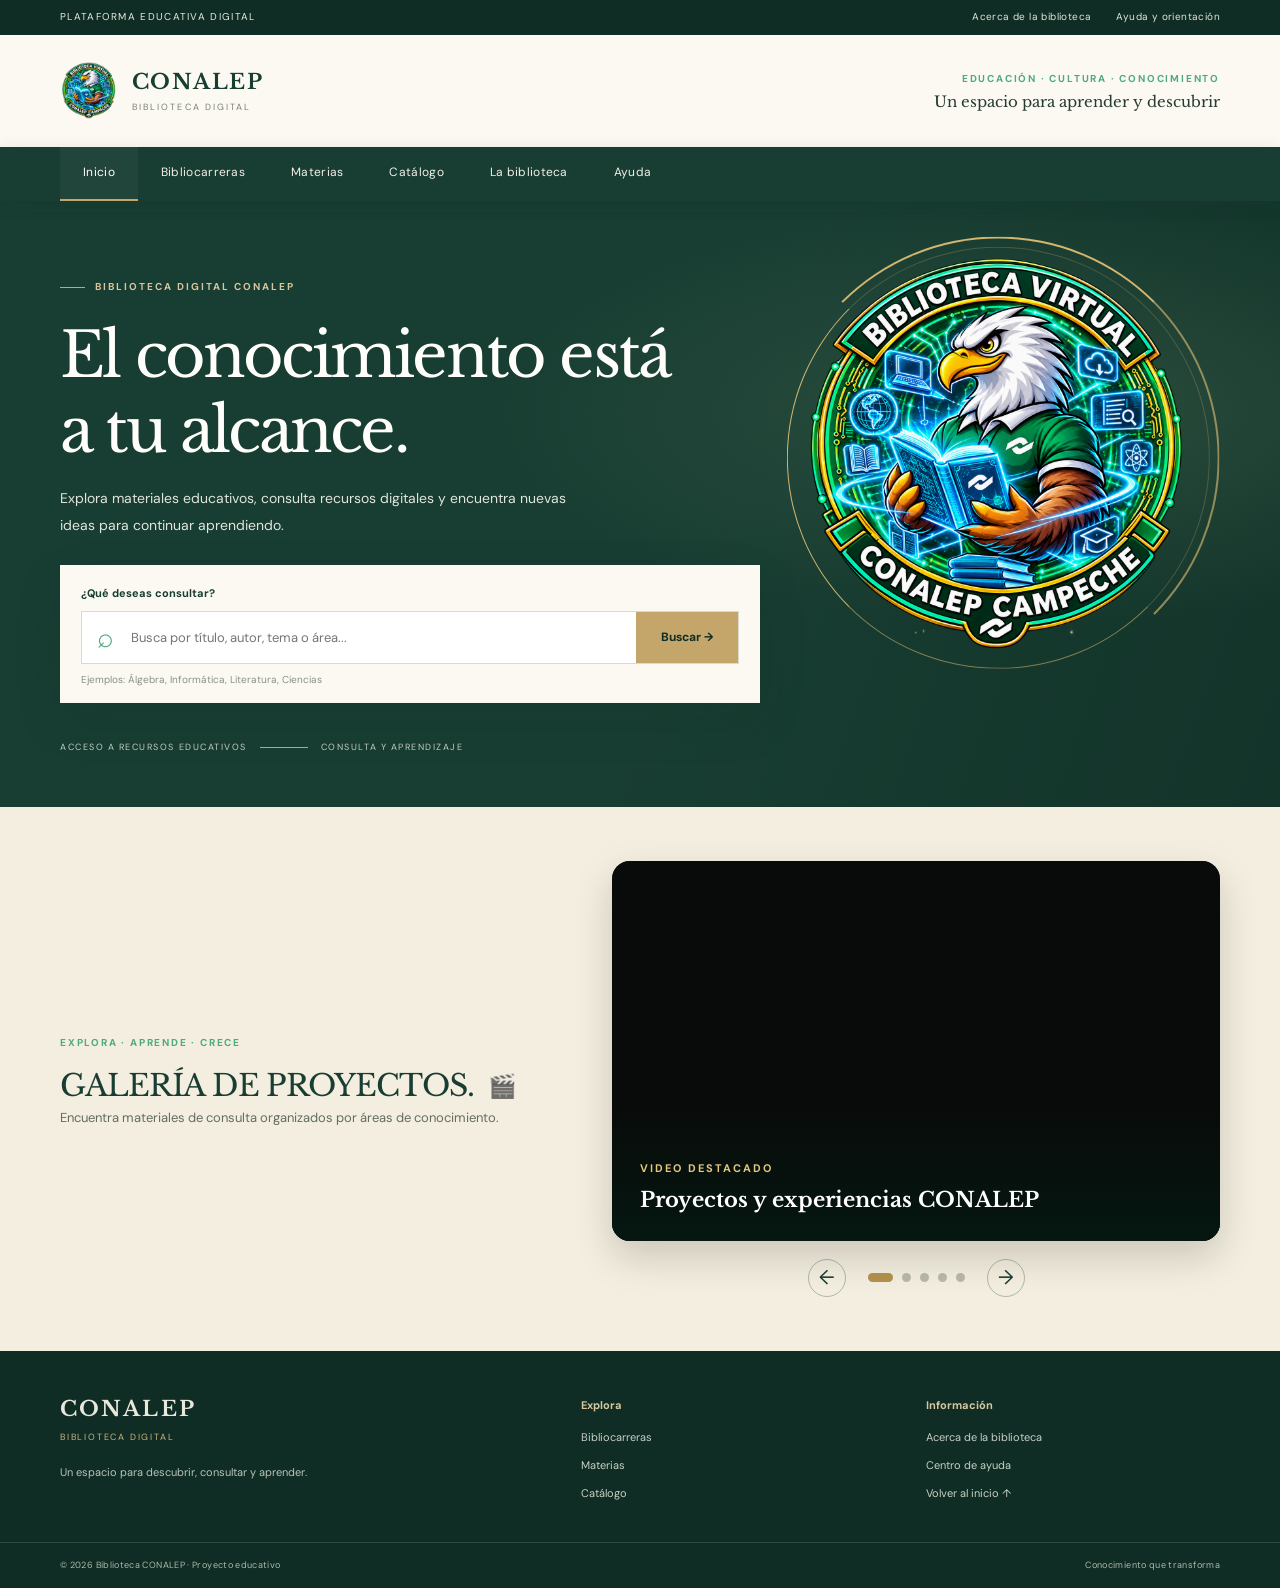
==== commit f86aed3d: "Actualizar biblioteca y agregar nuevos recursos" ====
--- a/index.html
+++ b/index.html
@@ -6,7 +6,10 @@
   <meta name="viewport" content="width=device-width, initial-scale=1.0">
   <meta name="description" content="Biblioteca CONALEP: consulta y explora materiales educativos digitales.">
   <meta name="theme-color" content="#183d32">
+
   <title>Biblioteca CONALEP | Conocimiento abierto</title>
+
+  <link rel="icon" type="image/png" href="recursos/logo-aguila.png">
 
   <link rel="preconnect" href="https://fonts.googleapis.com">
   <link rel="preconnect" href="https://fonts.gstatic.com" crossorigin>
@@ -15,35 +18,53 @@
   <link rel="stylesheet" href="estilos.css">
 
   <style>
-    /* IMÁGENES DE LAS ÁREAS DEL CONOCIMIENTO */
-
-    .career-area-card .area-icon.area-image {
-      display: flex;
-      align-items: center;
-      justify-content: center;
+    /* =========================================
+       NAVEGACIÓN POR PANTALLAS INDEPENDIENTES
+    ========================================= */
+
+    main > section {
+      display: none !important;
+    }
+
+    body[data-library-page="inicio"] main > #inicio,
+    body[data-library-page="inicio"] main > .intro-carousel-section,
+    body[data-library-page="colecciones"] main > #colecciones,
+    body[data-library-page="areas"] main > #areas,
+    body[data-library-page="catalogo"] main > #catalogo,
+    body[data-library-page="acerca"] main > #acerca,
+    body[data-library-page="ayuda"] main > #ayuda {
+      display: block !important;
+    }
+
+    body[data-library-page="areas"] #areas.subject-library-screen-mode {
+      display: block !important;
+    }
+
+    /* =========================================
+       LOGOTIPOS
+    ========================================= */
+
+    .brand-logo,
+    .hero-logo {
+      object-fit: contain;
+      border-radius: 0 !important;
+      background: transparent;
+    }
+
+    .brand-logo {
+      display: block;
+      flex-shrink: 0;
+    }
+
+    .hero-logo {
+      display: block;
       width: 100%;
-      height: 155px;
-      margin: 12px 0;
-      font-size: 0;
-    }
-
-    .career-area-card .area-icon.area-image img {
-      display: block;
-      width: 140px;
-      height: 140px;
-      object-fit: contain;
-      border-radius: 12px;
-      transition: transform .3s ease;
-    }
-
-    .career-area-card:hover .area-icon.area-image img {
-      transform: scale(1.08);
-    }
-
-    /* ==========================================
-       CARRUSEL DE IMÁGENES Y VIDEO
-       BIBLIOTECA CONALEP
-    ========================================== */
+      height: 100%;
+    }
+
+    /* =========================================
+       GALERÍA DE PROYECTOS
+    ========================================= */
 
     .intro-carousel-section {
       overflow: hidden;
@@ -69,8 +90,6 @@
       line-height: 1.8;
     }
 
-    /* TÍTULO Y MARIPOSA */
-
     .gallery-title {
       display: flex;
       align-items: center;
@@ -83,29 +102,19 @@
       display: inline-flex;
       align-items: center;
       justify-content: center;
-
       width: 34px;
       height: 34px;
-
       padding: 0;
       margin: 0;
-
       border: none;
       border-radius: 50%;
-
       background: transparent;
       color: #b3914d;
-
       font-size: 23px;
       line-height: 1;
-
       cursor: pointer;
       opacity: 0.75;
-
-      transition:
-        transform .3s ease,
-        opacity .3s ease,
-        filter .3s ease;
+      transition: transform .3s ease, opacity .3s ease, filter .3s ease;
     }
 
     .study-video-sound-prompt:hover {
@@ -117,14 +126,11 @@
     .study-video-sound-prompt:focus-visible {
       outline: 2px solid #b3914d;
       outline-offset: 4px;
-      border-radius: 50%;
     }
 
     .study-video-sound-prompt[hidden] {
       display: none;
     }
-
-    /* CONTENEDOR DEL CARRUSEL */
 
     .study-carousel {
       width: 100%;
@@ -163,13 +169,12 @@
       object-fit: cover;
       object-position: center;
       transition: transform 5s ease;
+      cursor: pointer;
     }
 
     .study-slide.active img {
       transform: scale(1.06);
     }
-
-    /* VIDEO */
 
     .study-video {
       display: block;
@@ -181,6 +186,66 @@
 
     .study-video-slide.active .study-video {
       transform: none;
+    }
+
+    /* Videos individuales de los proyectos */
+
+    .study-project-video {
+      display: none;
+      position: absolute;
+      inset: 0;
+      width: 100%;
+      height: 100%;
+      object-fit: contain;
+      background: #080b09;
+      z-index: 2;
+    }
+
+    .study-slide.project-video-playing .study-project-video {
+      display: block;
+    }
+
+    .study-slide.project-video-playing img {
+      visibility: hidden;
+    }
+
+    /* Botón de reproducción cuando el navegador bloquea el sonido */
+
+    .project-video-play {
+      display: none;
+      position: absolute;
+      z-index: 5;
+      top: 50%;
+      left: 50%;
+      transform: translate(-50%, -50%);
+      padding: 14px 24px;
+      border: 1px solid rgba(255,255,255,0.55);
+      border-radius: 30px;
+      background: rgba(24, 61, 50, 0.94);
+      color: #fff;
+      font-family: 'DM Sans', sans-serif;
+      font-size: 14px;
+      font-weight: 700;
+      cursor: pointer;
+      box-shadow: 0 8px 25px rgba(0,0,0,0.3);
+      transition: background .3s ease, transform .3s ease;
+    }
+
+    .project-video-play:hover {
+      background: #b3914d;
+      transform: translate(-50%, -50%) scale(1.05);
+    }
+
+    .study-slide.project-video-blocked .project-video-play {
+      display: block;
+    }
+
+    .study-slide.project-video-playing .project-video-play {
+      display: none;
+    }
+
+    .project-video-play[hidden] {
+      display: none !important;
     }
 
     .study-caption-video {
@@ -194,8 +259,6 @@
         transparent
       );
     }
-
-    /* TEXTOS SOBRE LAS IMÁGENES */
 
     .study-caption {
       position: absolute;
@@ -211,6 +274,8 @@
         rgba(5, 24, 17, 0.45),
         transparent
       );
+      z-index: 3;
+      pointer-events: none;
     }
 
     .study-caption span {
@@ -226,8 +291,6 @@
       line-height: 1.45;
       font-weight: 700;
     }
-
-    /* CONTROLES */
 
     .study-carousel-controls {
       display: flex;
@@ -277,7 +340,25 @@
       background: #b3914d;
     }
 
-    /* DISEÑO RESPONSIVO */
+    /* =========================================
+       MATERIAS
+    ========================================= */
+
+    .areas-band {
+      scroll-margin-top: 25px;
+    }
+
+    #areas .section-heading {
+      margin-bottom: 30px;
+    }
+
+    #areas .section-heading p {
+      max-width: 750px;
+    }
+
+    /* =========================================
+       RESPONSIVE
+    ========================================= */
 
     @media (max-width: 850px) {
       .intro-carousel-grid {
@@ -312,11 +393,18 @@
       .study-carousel-controls {
         margin-top: 13px;
       }
+
+      .project-video-play {
+        padding: 12px 18px;
+        font-size: 12px;
+      }
     }
   </style>
 </head>
 
-<body>
+<body data-library-page="inicio">
+
+  <!-- BARRA SUPERIOR -->
 
   <div class="utility-bar">
     <div class="wrap utility-inner">
@@ -328,9 +416,15 @@
     </div>
   </div>
 
+  <!-- ENCABEZADO -->
+
   <header class="masthead wrap">
     <a class="brand" href="#inicio" aria-label="Biblioteca CONALEP, inicio">
-      <img class="brand-logo" src="recursos/logo.png" alt="Logotipo de la Biblioteca CONALEP">
+      <img
+        class="brand-logo"
+        src="recursos/logo-aguila.png"
+        alt="Logotipo de la Biblioteca CONALEP"
+      >
       <span class="brand-copy">
         <strong>CONALEP</strong>
         <small>BIBLIOTECA DIGITAL</small>
@@ -343,11 +437,14 @@
     </div>
   </header>
 
+  <!-- MENÚ DE NAVEGACIÓN -->
+
   <nav class="main-nav" aria-label="Navegación principal">
     <div class="wrap nav-inner">
       <a class="nav-link active" href="#inicio">Inicio</a>
       <a class="nav-link" href="#colecciones">Bibliocarreras</a>
-      <a class="nav-link" href="#areas">Áreas del conocimiento</a>
+      <a class="nav-link" href="#areas">Materias</a>
+      <a class="nav-link" href="#catalogo">Catálogo</a>
       <a class="nav-link" href="#acerca">La biblioteca</a>
       <a class="nav-link" href="#ayuda">Ayuda</a>
     </div>
@@ -355,7 +452,10 @@
 
   <main>
 
-    <!-- PORTADA -->
+    <!-- =========================================
+         PANTALLA 1: INICIO
+    ========================================= -->
+
     <section class="hero" id="inicio">
       <div class="wrap hero-content">
 
@@ -405,18 +505,20 @@
           <span class="meta-line"></span>
           <span>CONSULTA Y APRENDIZAJE</span>
         </div>
+
       </div>
 
       <div class="hero-ornament">
         <img
           class="hero-logo"
-          src="recursos/logo.png"
+          src="recursos/logo-aguila.png"
           alt="Emblema de la Biblioteca Virtual CONALEP"
         >
       </div>
     </section>
 
-    <!-- INTRODUCCIÓN CON CARRUSEL -->
+    <!-- GALERÍA DE PROYECTOS -->
+
     <section class="intro-strip intro-carousel-section">
       <div class="wrap intro-grid intro-carousel-grid">
 
@@ -444,9 +546,11 @@
         </div>
 
         <div class="study-carousel" id="study-carousel">
+
           <div class="study-carousel-track">
 
-            <!-- PRIMERA DIAPOSITIVA: VIDEO -->
+            <!-- VIDEO INTRODUCTORIO -->
+
             <div class="study-slide study-video-slide active">
               <video
                 class="study-video"
@@ -464,62 +568,124 @@
               </div>
             </div>
 
-            <!-- SEGUNDA DIAPOSITIVA -->
-            <div class="study-slide">
+            <!-- PROYECTO 1 -->
+
+            <div class="study-slide project-slide">
               <img
-                src="imagenes/carrusel/1.jpg"
-                alt="Estudiantes trabajando y aprendiendo en equipo"
+                src="imagenes/carrusel/7.jpg"
+                alt="Proyecto Fungi. Detector de Emociones"
                 fetchpriority="high"
               >
+
+              <video
+                class="study-project-video"
+                playsinline
+                preload="metadata"
+                aria-label="Video del proyecto Fungi. Detector de Emociones"
+              >
+                <source src="videos/fungi.mp4" type="video/mp4">
+              </video>
+
+              <button class="project-video-play" type="button">
+                ▶ Reproducir video
+              </button>
+
               <div class="study-caption">
                 <span>01 / APRENDIZAJE</span>
                 <strong>Fungi. Detector de Emociones</strong>
               </div>
             </div>
 
-            <!-- TERCERA DIAPOSITIVA -->
-            <div class="study-slide">
+            <!-- PROYECTO 2 -->
+
+            <div class="study-slide project-slide">
               <img
-                src="imagenes/carrusel/2.jpg"
-                alt="Estudiantes trabajando con tecnología"
+                src="imagenes/carrusel/6.jpg"
+                alt="Proyecto Innovación y Mantenimiento"
                 loading="lazy"
               >
+
+              <video
+                class="study-project-video"
+                playsinline
+                preload="metadata"
+                aria-label="Video del proyecto Innovación y Mantenimiento"
+              >
+                <source src="videos/innovacion.mp4" type="video/mp4">
+              </video>
+
+              <button class="project-video-play" type="button">
+                ▶ Reproducir video
+              </button>
+
               <div class="study-caption">
                 <span>02 / TECNOLOGÍA</span>
                 <strong>Innovación y Mantenimiento</strong>
               </div>
             </div>
 
-            <!-- CUARTA DIAPOSITIVA -->
-            <div class="study-slide">
+            <!-- PROYECTO 3 -->
+
+            <div class="study-slide project-slide">
               <img
                 src="imagenes/carrusel/3.jpg"
-                alt="Equipo colaborando en un proyecto"
+                alt="Proyecto Seguidor de Líneas, Sumo-Bot y Fútbol"
                 loading="lazy"
               >
+
+              <video
+                class="study-project-video"
+                playsinline
+                preload="metadata"
+                aria-label="Video del proyecto de Robótica"
+              >
+                <source src="videos/robotica.mp4" type="video/mp4">
+              </video>
+
+              <button class="project-video-play" type="button">
+                ▶ Reproducir video
+              </button>
+
               <div class="study-caption">
-                <span>03 / RÓBOTICA</span>
+                <span>03 / ROBÓTICA</span>
                 <strong>Seguidor de Líneas. Sumo-Bot y Fútbol</strong>
               </div>
             </div>
 
-            <!-- QUINTA DIAPOSITIVA -->
-            <div class="study-slide">
+            <!-- PROYECTO 4 -->
+
+            <div class="study-slide project-slide">
               <img
-                src="imagenes/carrusel/4.jpg"
-                alt="Comunidad estudiantil en un entorno académico"
+                src="imagenes/carrusel/5.jpg"
+                alt="Capacitación y Mejoras al Plantel"
                 loading="lazy"
               >
+
+              <video
+                class="study-project-video"
+                playsinline
+                preload="metadata"
+                aria-label="Video del proyecto de Soldadura"
+              >
+                <source src="videos/soldadura.mp4" type="video/mp4">
+              </video>
+
+              <button class="project-video-play" type="button">
+                ▶ Reproducir video
+              </button>
+
               <div class="study-caption">
-                <span>04 / SOLDADURA</span>
-                <strong>Principios Básicos</strong>
+                <span>04 / CAPACITACIÓN</span>
+                <strong>Mejoras al Plantel</strong>
               </div>
             </div>
 
           </div>
 
           <!-- CONTROLES DEL CARRUSEL -->
+
           <div class="study-carousel-controls">
+
             <button type="button" id="study-prev" aria-label="Imagen anterior">
               &#8592;
             </button>
@@ -535,15 +701,18 @@
             <button type="button" id="study-next" aria-label="Imagen siguiente">
               &#8594;
             </button>
+
           </div>
+
         </div>
-
       </div>
     </section>
 
-    <!-- BIBLIOCARRERAS -->
+    <!-- =========================================
+         PANTALLA 2: BIBLIOCARRERAS
+    ========================================= -->
+
     <section class="section wrap bibliocarreras-section" id="colecciones">
-
       <div class="section-heading">
         <div>
           <span class="section-kicker">CONALEP · ESPECIALIDADES</span>
@@ -574,112 +743,46 @@
           IR AL SITIO <span aria-hidden="true">↗</span>
         </a>
       </div>
-
     </section>
 
-    <!-- ÁREAS DEL CONOCIMIENTO -->
+    <!-- =========================================
+         PANTALLA 3: MATERIAS
+    ========================================= -->
+
     <section class="areas-band" id="areas">
       <div class="wrap section">
 
         <div class="section-heading">
           <div>
-            <span class="section-kicker">CONOCE TU ESPECIALIDAD</span>
-            <h2>Áreas del conocimiento</h2>
+            <span class="section-kicker">BIBLIOTECA ACADÉMICA · CONALEP</span>
+            <h2>Materias y volúmenes</h2>
             <p>
-              Selecciona una carrera para conocer su descripción,
-              plan de estudios y materiales académicos.
+              Explora las materias de las cuatro carreras del plantel.
+              Cada asignatura cuenta con seis volúmenes para organizar
+              sus contenidos, actividades y materiales de aprendizaje.
             </p>
           </div>
         </div>
 
-        <div class="area-grid career-area-grid">
-
-          <!-- INTELIGENCIA ARTIFICIAL -->
-          <a class="area-card career-area-card" href="areas.html?carrera=inteligencia-artificial">
-            <span class="area-number">01</span>
-
-            <span class="area-icon area-image">
-              <img
-                src="imagenes/inteligencia-artificial.png"
-                alt="Imagen de Inteligencia Artificial"
-                loading="lazy"
-              >
-            </span>
-
-            <strong>Inteligencia Artificial</strong>
-            <small>Innovación, automatización y tecnología</small>
-            <span class="area-arrow">↗</span>
-          </a>
-
-          <!-- INFORMÁTICA -->
-          <a class="area-card career-area-card" href="areas.html?carrera=informatica">
-            <span class="area-number">02</span>
-
-            <span class="area-icon area-image">
-              <img
-                src="imagenes/informatica.png"
-                alt="Imagen de Informática"
-                loading="lazy"
-              >
-            </span>
-
-            <strong>Informática</strong>
-            <small>Desarrollo de sistemas y aplicaciones</small>
-            <span class="area-arrow">↗</span>
-          </a>
-
-          <!-- ELECTRICIDAD INDUSTRIAL -->
-          <a class="area-card career-area-card" href="areas.html?carrera=electricidad-industrial">
-            <span class="area-number">03</span>
-
-            <span class="area-icon area-image">
-              <img
-                src="imagenes/electricidad-industrial.png"
-                alt="Imagen de Electricidad Industrial"
-                loading="lazy"
-              >
-            </span>
-
-            <strong>Electricidad Industrial</strong>
-            <small>Instalaciones y sistemas eléctricos</small>
-            <span class="area-arrow">↗</span>
-          </a>
-
-          <!-- REFRIGERACIÓN -->
-          <a class="area-card career-area-card" href="areas.html?carrera=refrigeracion">
-            <span class="area-number">04</span>
-
-            <span class="area-icon area-image">
-              <img
-                src="imagenes/refrigeracion.png"
-                alt="Imagen de Refrigeración"
-                loading="lazy"
-              >
-            </span>
-
-            <strong>Refrigeración</strong>
-            <small>Climatización y mantenimiento</small>
-            <span class="area-arrow">↗</span>
-          </a>
-
+        <div class="area-grid career-area-grid" id="subject-library-grid">
+          <div class="subject-loading">
+            <span>📚</span>
+            <h3>Preparando biblioteca académica...</h3>
+            <p>Se están organizando las materias y sus volúmenes.</p>
+          </div>
         </div>
 
-        <div class="areas-more">
-          <p>
-            Consulta la información de cada carrera, sus semestres,
-            materias y recursos académicos.
-          </p>
-          <a href="areas.html" class="areas-more-link">
-            EXPLORAR TODAS LAS CARRERAS <span>→</span>
-          </a>
-        </div>
+        <div id="subject-volume-area" class="subject-volume-area"></div>
+        <div id="subject-volume-detail" class="subject-volume-detail"></div>
 
       </div>
     </section>
 
-    <!-- CATÁLOGO -->
+    <!-- =========================================
+         PANTALLA 4: CATÁLOGO
+    ========================================= -->
+
     <section class="section wrap catalog-section" id="catalogo">
-
       <div class="section-heading">
         <div>
           <span class="section-kicker">BIBLIOTECA CONALEP</span>
@@ -691,7 +794,6 @@
       </div>
 
       <div class="catalog-tools">
-
         <label class="catalog-search">
           <span>⌕</span>
           <input
@@ -703,12 +805,10 @@
 
         <label class="filter-label">
           Filtrar por área
-
           <select id="category-filter">
             <option value="Todos">Todas las áreas</option>
           </select>
         </label>
-
       </div>
 
       <div class="results-line">
@@ -717,13 +817,14 @@
       </div>
 
       <div class="book-grid" id="book-grid" aria-live="polite"></div>
-
     </section>
 
-    <!-- ACERCA DE -->
+    <!-- =========================================
+         PANTALLA 5: LA BIBLIOTECA
+    ========================================= -->
+
     <section class="about-band" id="acerca">
       <div class="wrap about-grid">
-
         <div>
           <span class="section-kicker">Biblioteca</span>
           <h2>Aprender también<br>es descubrir.</h2>
@@ -735,20 +836,20 @@
             reúne materiales educativos para apoyar el aprendizaje,
             la investigación y el desarrollo académico.
           </p>
-
           <p>
             Su propósito es facilitar el acceso organizado a recursos
             de distintas áreas del conocimiento y promover el hábito
             de la lectura y la búsqueda de información.
           </p>
         </div>
-
       </div>
     </section>
 
-    <!-- AYUDA -->
+    <!-- =========================================
+         PANTALLA 6: AYUDA
+    ========================================= -->
+
     <section class="section wrap help-section" id="ayuda">
-
       <div class="section-heading">
         <div>
           <span class="section-kicker">¿NECESITAS ORIENTACIÓN?</span>
@@ -757,39 +858,31 @@
       </div>
 
       <div class="help-grid">
-
         <article>
           <span>01</span>
           <h3>Busca</h3>
-          <p>
-            Escribe el título, autor, tema o palabra clave en el buscador.
-          </p>
+          <p>Escribe el título, autor, tema o palabra clave en el buscador.</p>
         </article>
 
         <article>
           <span>02</span>
           <h3>Explora</h3>
-          <p>
-            Revisa los resultados y selecciona el material que te interese.
-          </p>
+          <p>Revisa los resultados y selecciona el material que te interese.</p>
         </article>
 
         <article>
           <span>03</span>
           <h3>Consulta</h3>
-          <p>
-            Abre el documento disponible o descarga el archivo para leerlo.
-          </p>
+          <p>Abre el documento disponible o descarga el archivo para leerlo.</p>
         </article>
-
       </div>
     </section>
 
   </main>
 
   <!-- PIE DE PÁGINA -->
+
   <footer class="footer">
-
     <div class="wrap footer-main">
 
       <div class="footer-brand">
@@ -801,7 +894,7 @@
       <div>
         <b>Explora</b>
         <a href="#colecciones">Bibliocarreras</a>
-        <a href="#areas">Áreas del conocimiento</a>
+        <a href="#areas">Materias</a>
         <a href="#catalogo">Catálogo</a>
       </div>
 
@@ -820,215 +913,686 @@
         <span>Conocimiento que transforma</span>
       </div>
     </div>
-
   </footer>
 
-  <!-- VENTANA DE DETALLES DE LIBROS -->
+  <!-- VENTANA DE DETALLES -->
+
   <dialog class="detail-dialog" id="detail-dialog">
     <button class="dialog-close" id="dialog-close" aria-label="Cerrar">×</button>
     <div id="detail-content"></div>
   </dialog>
 
   <!-- LECTOR PDF -->
+
   <dialog class="reader-dialog" id="reader-dialog">
-
     <div class="reader-top">
       <strong id="reader-title">Lector digital</strong>
       <button id="reader-close" aria-label="Cerrar lector">Cerrar ×</button>
     </div>
-
     <iframe id="pdf-frame" title="Visor de documento PDF"></iframe>
-
   </dialog>
 
+  <!-- ARCHIVOS JAVASCRIPT: CONSERVAR EL ORDEN -->
+
   <script src="js/catalogo.js" defer></script>
-
-  <!-- FUNCIONAMIENTO DEL CARRUSEL -->
+  <script src="js/areas.js" defer></script>
+  <script src="js/materias.js" defer></script>
+
+  <!-- ==========================================
+       NAVEGACIÓN ENTRE PANTALLAS
+  ========================================== -->
+
   <script>
-    document.addEventListener('DOMContentLoaded', () => {
-
-      const carousel = document.getElementById('study-carousel');
+    (() => {
+
+      const paginasValidas = [
+        "inicio",
+        "colecciones",
+        "areas",
+        "catalogo",
+        "acerca",
+        "ayuda"
+      ];
+
+      const nombres = {
+        inicio: "Inicio",
+        colecciones: "Bibliocarreras",
+        areas: "Materias",
+        catalogo: "Catálogo",
+        acerca: "La biblioteca",
+        ayuda: "Ayuda"
+      };
+
+      function limpiarVistaMaterias() {
+
+        const librarySection = document.getElementById("areas");
+        const subjectGrid = document.getElementById("subject-library-grid");
+        const volumeArea = document.getElementById("subject-volume-area");
+        const detailArea = document.getElementById("subject-volume-detail");
+        const count = document.getElementById("subject-library-count");
+
+        if (librarySection) {
+          librarySection.classList.remove("subject-library-screen-mode");
+        }
+
+        document.body.classList.remove("subject-library-open");
+
+        if (subjectGrid) {
+          subjectGrid.hidden = false;
+        }
+
+        if (count) {
+          count.hidden = false;
+        }
+
+        if (volumeArea) {
+          volumeArea.classList.remove("active", "is-hidden");
+          volumeArea.innerHTML = "";
+        }
+
+        if (detailArea) {
+          detailArea.classList.remove("active", "is-hidden");
+          detailArea.innerHTML = "";
+        }
+      }
+
+      function mostrarPagina(pagina, actualizarURL = true) {
+
+        if (!paginasValidas.includes(pagina)) {
+          pagina = "inicio";
+        }
+
+        const paginaAnterior = document.body.dataset.libraryPage;
+
+        if (paginaAnterior === "areas" && pagina !== "areas") {
+          limpiarVistaMaterias();
+        }
+
+        document.body.dataset.libraryPage = pagina;
+
+        document.querySelectorAll(".nav-link").forEach(link => {
+
+          const destino = link.getAttribute("href");
+          const activo = destino === "#" + pagina;
+
+          link.classList.toggle("active", activo);
+
+          if (activo) {
+            link.setAttribute("aria-current", "page");
+          } else {
+            link.removeAttribute("aria-current");
+          }
+
+        });
+
+        if (actualizarURL) {
+          history.pushState(
+            { pagina },
+            "",
+            "#" + pagina
+          );
+        }
+
+        window.scrollTo({
+          top: 0,
+          behavior: "smooth"
+        });
+
+        document.title =
+          nombres[pagina] + " | Biblioteca CONALEP";
+      }
+
+      window.showLibraryPage = mostrarPagina;
+
+      document.addEventListener("click", event => {
+
+        const link = event.target.closest('a[href^="#"]');
+
+        if (!link) return;
+
+        const destino = link.getAttribute("href").slice(1);
+
+        if (!paginasValidas.includes(destino)) return;
+
+        event.preventDefault();
+
+        mostrarPagina(destino);
+
+      });
+
+      window.addEventListener("popstate", () => {
+
+        const pagina = location.hash.replace("#", "") || "inicio";
+
+        mostrarPagina(pagina, false);
+
+      });
+
+      window.addEventListener("DOMContentLoaded", () => {
+
+        const paginaInicial =
+          location.hash.replace("#", "") || "inicio";
+
+        mostrarPagina(paginaInicial, false);
+
+      });
+
+    })();
+  </script>
+
+  <!-- ==========================================
+       CARRUSEL AUTOMÁTICO CON VIDEOS DE PROYECTOS
+  ========================================== -->
+
+  <script>
+    document.addEventListener("DOMContentLoaded", () => {
+
+      const carousel = document.getElementById("study-carousel");
 
       if (!carousel) return;
 
       const slides = Array.from(
-        carousel.querySelectorAll('.study-slide')
+        carousel.querySelectorAll(".study-slide")
       );
 
       const dots = Array.from(
-        carousel.querySelectorAll('.study-dots button')
+        carousel.querySelectorAll(".study-dots button")
       );
 
-      const prev = document.getElementById('study-prev');
-      const next = document.getElementById('study-next');
-
-      const video = carousel.querySelector('.study-video');
-
-      const playButton = document.getElementById(
-        'study-video-sound-prompt'
+      const prev = document.getElementById("study-prev");
+      const next = document.getElementById("study-next");
+
+      const introVideo = carousel.querySelector(".study-video");
+
+      const introButton = document.getElementById(
+        "study-video-sound-prompt"
       );
 
-      if (!slides.length || !prev || !next || !video || !playButton) {
+      const projectSlides = slides.slice(1);
+
+      const intervalTime = 4500;
+
+      let current = 0;
+      let timer = null;
+
+      // Guarda los proyectos cuyos videos ya terminaron.
+      const playedVideos = new Set();
+
+      // Indica si los cuatro videos ya terminaron.
+      let allVideosDone = false;
+
+      // Evita iniciar dos veces el mismo video.
+      let playingProjectIndex = null;
+
+      if (
+        !slides.length ||
+        !prev ||
+        !next ||
+        !introVideo ||
+        !introButton
+      ) {
         return;
       }
 
+      function stopTimer() {
+
+        if (timer !== null) {
+          clearTimeout(timer);
+          timer = null;
+        }
+
+      }
+
+      function stopProjectVideos() {
+
+        projectSlides.forEach(slide => {
+
+          const video = slide.querySelector(".study-project-video");
+
+          if (!video) return;
+
+          video.pause();
+
+          try {
+            video.currentTime = 0;
+          } catch (error) {
+            // El video todavía puede no tener metadatos.
+          }
+
+          slide.classList.remove(
+            "project-video-playing",
+            "project-video-blocked"
+          );
+
+          const button = slide.querySelector(".project-video-play");
+
+          if (button) {
+            button.hidden = false;
+          }
+
+        });
+
+        playingProjectIndex = null;
+
+      }
+
+      function actualizarControles() {
+
+        slides.forEach((slide, index) => {
+
+          const active = index === current;
+
+          slide.classList.toggle("active", active);
+          slide.setAttribute("aria-hidden", String(!active));
+
+        });
+
+        dots.forEach((dot, index) => {
+
+          const active = index === current;
+
+          dot.classList.toggle("active", active);
+
+          if (active) {
+            dot.setAttribute("aria-current", "true");
+          } else {
+            dot.removeAttribute("aria-current");
+          }
+
+        });
+
+      }
+
+      function siguienteImagen() {
+
+        if (current >= slides.length - 1) {
+          showSlide(1);
+        } else {
+          showSlide(current + 1);
+        }
+
+      }
+
+      function programarSiguiente() {
+
+        stopTimer();
+
+        timer = setTimeout(() => {
+
+          timer = null;
+          siguienteImagen();
+
+        }, intervalTime);
+
+      }
+
+      function actualizarEstadoVideos() {
+
+        allVideosDone = playedVideos.size === projectSlides.length;
+
+      }
+
       /*
-        ORDEN DEL CARRUSEL:
-
-        0 = VIDEO
-        1 = IMAGEN 1
-        2 = IMAGEN 2
-        3 = IMAGEN 3
-        4 = IMAGEN 4
+        Muestra la imagen de un proyecto y espera
+        4.5 segundos antes de reproducir su video.
       */
 
-      const videoIndex = 0;
-
-      let current = 0;
-      let autoplay = null;
-
-      const intervalTime = 4500;
-
-      // DETENER EL CAMBIO AUTOMÁTICO
-      function stopAutoplay() {
-        if (autoplay !== null) {
-          clearInterval(autoplay);
-          autoplay = null;
-        }
-      }
-
-      // INICIAR EL CAMBIO AUTOMÁTICO DE LAS IMÁGENES
-      function startAutoplay() {
-
-        stopAutoplay();
-
-        // El video no participa en el cambio automático.
-        if (current === videoIndex || document.hidden) {
+      function mostrarImagenYProgramar(index) {
+
+        const slide = slides[index];
+
+        const video = slide.querySelector(".study-project-video");
+
+        if (!video) return;
+
+        slide.classList.remove(
+          "project-video-playing",
+          "project-video-blocked"
+        );
+
+        const button = slide.querySelector(".project-video-play");
+
+        if (button) {
+          button.hidden = false;
+        }
+
+        // Si ya se reprodujo el video, solamente se muestra la imagen.
+        if (playedVideos.has(index) || allVideosDone) {
+          programarSiguiente();
           return;
         }
 
-        autoplay = setInterval(() => {
-
-          // Después de la última imagen, regresar a la primera imagen.
-          if (current >= slides.length - 1) {
-            showSlide(1);
-          } else {
-            showSlide(current + 1);
-          }
+        // Primero permanece visible la imagen durante 4.5 segundos.
+        stopTimer();
+
+        timer = setTimeout(() => {
+
+          timer = null;
+
+          if (current !== index) return;
+
+          reproducirVideoProyecto(index);
 
         }, intervalTime);
-      }
-
-      // MOSTRAR UNA DIAPOSITIVA
-      function showSlide(index) {
-
-        stopAutoplay();
-
-        // El carrusel permite volver al video desde los controles.
-        current = (index + slides.length) % slides.length;
-
-        slides.forEach((slide, i) => {
-
-          const active = i === current;
-
-          slide.classList.toggle('active', active);
-
-          slide.setAttribute(
-            'aria-hidden',
-            String(!active)
-          );
-
-        });
-
-        dots.forEach((dot, i) => {
-
-          const active = i === current;
-
-          dot.classList.toggle('active', active);
-
-          if (active) {
-            dot.setAttribute('aria-current', 'true');
-          } else {
-            dot.removeAttribute('aria-current');
-          }
-
-        });
-
-        // SI SE ABRE EL VIDEO
-        if (current === videoIndex) {
-
-          stopAutoplay();
-
-          // Mostrar la mariposa para permitir reproducirlo.
-          playButton.hidden = false;
-
-          // El video queda detenido hasta que se presione la mariposa.
-          video.pause();
-
+
+      }
+
+      /*
+        Reproduce el video correspondiente al proyecto.
+      */
+
+      async function reproducirVideoProyecto(index) {
+
+        if (current !== index) return;
+
+        if (playedVideos.has(index) || allVideosDone) {
+          programarSiguiente();
           return;
         }
 
-        // SI SE CAMBIA A UNA IMAGEN, DETENER Y REINICIAR EL VIDEO.
+        const slide = slides[index];
+
+        const video = slide.querySelector(".study-project-video");
+
+        const button = slide.querySelector(".project-video-play");
+
+        if (!video) return;
+
+        stopTimer();
+
+        playingProjectIndex = index;
+
         video.pause();
-        video.currentTime = 0;
-
-        // El botón vuelve a aparecer solamente al regresar al video.
-        playButton.hidden = true;
-
-        // Las imágenes comienzan a cambiar automáticamente.
-        startAutoplay();
-      }
-
-      // REPRODUCIR VIDEO CON SONIDO AL PRESIONAR LA MARIPOSA
-      playButton.addEventListener('click', async () => {
-
-        if (current !== videoIndex) {
-          showSlide(videoIndex);
-        }
-
-        stopAutoplay();
-
         video.muted = false;
         video.volume = 1;
         video.controls = true;
 
         try {
 
+          video.currentTime = 0;
+
+        } catch (error) {
+          // El navegador ajustará la posición cuando cargue el video.
+        }
+
+        try {
+
           await video.play();
 
-          // Ocultar la mariposa mientras se reproduce el video.
-          playButton.hidden = true;
+          if (current !== index) {
+            video.pause();
+            return;
+          }
+
+          slide.classList.add("project-video-playing");
+          slide.classList.remove("project-video-blocked");
+
+          if (button) {
+            button.hidden = true;
+          }
 
         } catch (error) {
 
-          console.error(
-            'No fue posible reproducir el video:',
+          console.warn(
+            "El navegador necesita que el visitante inicie el video:",
             error
           );
 
-          // Si ocurre un error, permitir volver a intentarlo.
-          playButton.hidden = false;
+          if (current !== index) return;
+
+          slide.classList.remove("project-video-playing");
+          slide.classList.add("project-video-blocked");
+
+          if (button) {
+            button.hidden = false;
+            button.textContent = "▶ Reproducir video";
+          }
+
+        }
+
+      }
+
+      /*
+        Cuando un video termina, vuelve a mostrarse
+        su imagen durante 4.5 segundos.
+      */
+
+      function terminarVideoProyecto(index) {
+
+        if (current !== index) return;
+
+        const slide = slides[index];
+
+        const video = slide.querySelector(".study-project-video");
+
+        if (!video) return;
+
+        video.pause();
+        video.controls = false;
+
+        slide.classList.remove(
+          "project-video-playing",
+          "project-video-blocked"
+        );
+
+        const button = slide.querySelector(".project-video-play");
+
+        if (button) {
+          button.hidden = false;
+        }
+
+        playedVideos.add(index);
+
+        playingProjectIndex = null;
+
+        actualizarEstadoVideos();
+
+        // Regresa a la imagen original del proyecto.
+        // Después de 4.5 segundos avanza al siguiente.
+        programarSiguiente();
+
+      }
+
+      /*
+        Si un video no existe o no puede cargarse,
+        se evita detener todo el carrusel.
+      */
+
+      function errorVideoProyecto(index) {
+
+        if (current !== index) return;
+
+        const slide = slides[index];
+
+        const video = slide.querySelector(".study-project-video");
+
+        if (!video) return;
+
+        console.error(
+          "No se pudo cargar el video del proyecto:",
+          index
+        );
+
+        video.pause();
+        video.controls = false;
+
+        slide.classList.remove(
+          "project-video-playing",
+          "project-video-blocked"
+        );
+
+        const button = slide.querySelector(".project-video-play");
+
+        if (button) {
+          button.hidden = true;
+        }
+
+        playedVideos.add(index);
+
+        playingProjectIndex = null;
+
+        actualizarEstadoVideos();
+
+        programarSiguiente();
+
+      }
+
+      /*
+        Cambia de diapositiva.
+        La posición 0 corresponde al video introductorio.
+        Las posiciones 1 a 4 corresponden a los proyectos.
+      */
+
+      function showSlide(index) {
+
+        stopTimer();
+
+        // Detener el video que se esté reproduciendo.
+        introVideo.pause();
+        stopProjectVideos();
+
+        current = (index + slides.length) % slides.length;
+
+        actualizarControles();
+
+        if (current === 0) {
+
+          introButton.hidden = false;
+
+          introVideo.controls = false;
+
+          try {
+            introVideo.currentTime = 0;
+          } catch (error) {
+            // Se ajustará cuando el video esté cargado.
+          }
+
+          return;
+
+        }
+
+        introButton.hidden = true;
+
+        introVideo.controls = false;
+
+        // Si todos los videos ya terminaron, solo se muestran imágenes.
+        actualizarEstadoVideos();
+
+        mostrarImagenYProgramar(current);
+
+      }
+
+      /*
+        Reproducción manual del video introductorio.
+      */
+
+      introButton.addEventListener("click", async () => {
+
+        stopTimer();
+
+        current = 0;
+
+        actualizarControles();
+
+        introVideo.muted = false;
+        introVideo.volume = 1;
+        introVideo.controls = true;
+
+        try {
+
+          await introVideo.play();
+
+          introButton.hidden = true;
+
+        } catch (error) {
+
+          console.error(
+            "No fue posible reproducir el video introductorio:",
+            error
+          );
+
+          introButton.hidden = false;
 
         }
 
       });
 
-      // AL TERMINAR EL VIDEO, MOSTRAR LA PRIMERA IMAGEN.
-      video.addEventListener('ended', () => {
-
-        video.controls = false;
-
-        // Comenzar el recorrido automático de las cuatro imágenes.
+      /*
+        Cuando termina el video introductorio,
+        comienza automáticamente el primer proyecto.
+      */
+
+      introVideo.addEventListener("ended", () => {
+
+        introVideo.controls = false;
+
         showSlide(1);
 
       });
 
-      // CONTROLES DE ANTERIOR Y SIGUIENTE
-      next.addEventListener('click', () => {
-
-        if (current === videoIndex) {
-          showSlide(1);
-        } else if (current >= slides.length - 1) {
+      /*
+        Configurar los cuatro videos de los proyectos.
+      */
+
+      projectSlides.forEach((slide, position) => {
+
+        const index = position + 1;
+
+        const video = slide.querySelector(".study-project-video");
+
+        const button = slide.querySelector(".project-video-play");
+
+        const image = slide.querySelector("img");
+
+        if (!video || !button) return;
+
+        // Al terminar el video, volver a la imagen y continuar.
+        video.addEventListener("ended", () => {
+
+          terminarVideoProyecto(index);
+
+        });
+
+        // Si ocurre un error, continuar con el carrusel.
+        video.addEventListener("error", () => {
+
+          errorVideoProyecto(index);
+
+        });
+
+        // Botón para iniciar manualmente si el navegador bloquea el sonido.
+        button.addEventListener("click", () => {
+
+          reproducirVideoProyecto(index);
+
+        });
+
+        // También se puede pulsar directamente sobre la imagen.
+        if (image) {
+
+          image.addEventListener("click", () => {
+
+            if (
+              current === index &&
+              !playedVideos.has(index) &&
+              !allVideosDone
+            ) {
+              reproducirVideoProyecto(index);
+            }
+
+          });
+
+        }
+
+      });
+
+      /*
+        Botón siguiente.
+      */
+
+      next.addEventListener("click", () => {
+
+        if (current === 0 || current >= slides.length - 1) {
           showSlide(1);
         } else {
           showSlide(current + 1);
@@ -1036,11 +1600,13 @@
 
       });
 
-      prev.addEventListener('click', () => {
-
-        if (current === 1) {
-          showSlide(slides.length - 1);
-        } else if (current === videoIndex) {
+      /*
+        Botón anterior.
+      */
+
+      prev.addEventListener("click", () => {
+
+        if (current <= 1) {
           showSlide(slides.length - 1);
         } else {
           showSlide(current - 1);
@@ -1048,10 +1614,13 @@
 
       });
 
-      // CONTROLES DE LOS PUNTOS
+      /*
+        Indicadores inferiores.
+      */
+
       dots.forEach((dot, index) => {
 
-        dot.addEventListener('click', () => {
+        dot.addEventListener("click", () => {
 
           showSlide(index);
 
@@ -1059,50 +1628,71 @@
 
       });
 
-      // EVITAR QUE EL CARRUSEL CAMBIE MIENTRAS SE USA.
-      carousel.addEventListener('mouseenter', stopAutoplay);
-
-      carousel.addEventListener('mouseleave', () => {
-
-        if (current !== videoIndex && !document.hidden) {
-          startAutoplay();
+      /*
+        Si se cambia de pestaña, detener los videos
+        para evitar que sigan reproduciéndose en segundo plano.
+      */
+
+      document.addEventListener("visibilitychange", () => {
+
+        if (document.hidden) {
+
+          stopTimer();
+
+          introVideo.pause();
+
+          projectSlides.forEach(slide => {
+
+            const video = slide.querySelector(".study-project-video");
+
+            if (video) {
+              video.pause();
+            }
+
+          });
+
+        } else if (current !== 0) {
+
+          const activeSlide = slides[current];
+
+          const activeVideo = activeSlide.querySelector(
+            ".study-project-video"
+          );
+
+          if (
+            activeVideo &&
+            !playedVideos.has(current) &&
+            !allVideosDone &&
+            activeVideo.paused
+          ) {
+
+            // Si estaba reproduciéndose, se ofrece el botón manual.
+            activeSlide.classList.remove("project-video-playing");
+            activeSlide.classList.add("project-video-blocked");
+
+            const button = activeSlide.querySelector(
+              ".project-video-play"
+            );
+
+            if (button) {
+              button.hidden = false;
+            }
+
+          } else if (activeVideo && activeVideo.paused) {
+
+            if (
+              !activeSlide.classList.contains("project-video-blocked")
+            ) {
+              programarSiguiente();
+            }
+
+          }
+
         }
 
       });
 
-      carousel.addEventListener('focusin', stopAutoplay);
-
-      carousel.addEventListener('focusout', event => {
-
-        if (
-          !carousel.contains(event.relatedTarget) &&
-          current !== videoIndex
-        ) {
-          startAutoplay();
-        }
-
-      });
-
-      // PAUSAR CUANDO SE CAMBIA DE PESTAÑA.
-      document.addEventListener('visibilitychange', () => {
-
-        if (document.hidden) {
-
-          stopAutoplay();
-
-          if (!video.paused) {
-            video.pause();
-          }
-
-        } else if (current !== videoIndex) {
-
-          startAutoplay();
-
-        }
-
-      });
-
-      // INICIAR MOSTRANDO EL VIDEO, SIN REPRODUCIRLO AUTOMÁTICAMENTE.
+      // Iniciar mostrando el video introductorio.
       showSlide(0);
 
     });
--- a/estilos.css
+++ b/estilos.css
@@ -2418,3 +2418,539 @@
     }
 
 }
+
+
+/* =========================================
+   BIBLIOTECA DE MATERIAS
+========================================= */
+
+.subject-library-count {
+  margin: 25px 0;
+  color: #64746b;
+  font-weight: 700;
+}
+
+.subject-library-grid {
+  display: grid;
+  grid-template-columns: repeat(auto-fit, minmax(245px, 1fr));
+  gap: 22px;
+  margin: 30px 0;
+}
+
+.subject-library-card {
+  display: flex;
+  flex-direction: column;
+  overflow: hidden;
+  background: #fff;
+  border: 1px solid #e2e8df;
+  border-radius: 16px;
+  box-shadow: 0 8px 24px rgba(24, 61, 50, .08);
+  transition: transform .25s ease, box-shadow .25s ease;
+}
+
+.subject-library-card:hover {
+  transform: translateY(-5px);
+  box-shadow: 0 14px 30px rgba(24, 61, 50, .14);
+}
+
+.subject-library-icon {
+  min-height: 125px;
+  display: grid;
+  place-items: center;
+  background: linear-gradient(135deg, #183d32, #315d4b);
+  color: white;
+  font-size: 55px;
+}
+
+.subject-library-information {
+  padding: 22px;
+  display: flex;
+  flex: 1;
+  flex-direction: column;
+  align-items: flex-start;
+}
+
+.subject-library-career {
+  color: #a17b39;
+  font-size: 11px;
+  font-weight: 800;
+  letter-spacing: 1px;
+  text-transform: uppercase;
+}
+
+.subject-library-information h3 {
+  margin: 12px 0 8px;
+  color: #183d32;
+  font-size: 19px;
+  line-height: 1.4;
+}
+
+.subject-library-information p {
+  color: #718078;
+  font-size: 13px;
+}
+
+.subject-library-button,
+.subject-back-button {
+  display: inline-flex;
+  justify-content: center;
+  align-items: center;
+  margin-top: auto;
+  padding: 12px 17px;
+  border: 0;
+  border-radius: 8px;
+  background: #183d32;
+  color: white;
+  font-weight: 800;
+  font-size: 11px;
+  letter-spacing: .5px;
+  cursor: pointer;
+  transition: background .2s ease;
+}
+
+.subject-library-button:hover,
+.subject-back-button:hover {
+  background: #a17b39;
+}
+
+.subject-volume-area,
+.subject-volume-detail {
+  display: none;
+  margin: 35px 0;
+  padding: 30px;
+  background: #fff;
+  border: 1px solid #e2e8df;
+  border-radius: 16px;
+  box-shadow: 0 8px 24px rgba(24, 61, 50, .07);
+}
+
+.subject-volume-area.active,
+.subject-volume-detail.active {
+  display: block;
+}
+
+.subject-volume-heading h3,
+.subject-volume-detail-heading h3 {
+  margin: 10px 0;
+  color: #183d32;
+  font-size: 27px;
+}
+
+.subject-volume-heading p {
+  color: #68776e;
+}
+
+.subject-volume-grid {
+  display: grid;
+  grid-template-columns: repeat(auto-fit, minmax(145px, 1fr));
+  gap: 17px;
+  margin: 28px 0;
+}
+
+.subject-volume-card {
+  display: flex;
+  flex-direction: column;
+  align-items: center;
+  gap: 10px;
+  padding: 24px 15px;
+  border: 1px solid #e3e8df;
+  border-radius: 13px;
+  background: #f8f8f3;
+  color: #183d32;
+  cursor: pointer;
+  transition: .2s ease;
+}
+
+.subject-volume-card:hover {
+  border-color: #a17b39;
+  background: #f1eee4;
+  transform: translateY(-3px);
+}
+
+.subject-volume-number {
+  display: grid;
+  place-items: center;
+  width: 55px;
+  height: 55px;
+  border-radius: 50%;
+  background: #183d32;
+  color: white;
+  font-size: 24px;
+  font-weight: 800;
+}
+
+.subject-volume-card strong {
+  font-size: 16px;
+}
+
+.subject-volume-card small {
+  color: #718078;
+}
+
+.subject-volume-detail-heading h4 {
+  color: #a17b39;
+  font-size: 19px;
+}
+
+.subject-volume-data {
+  display: grid;
+  grid-template-columns: repeat(auto-fit, minmax(190px, 1fr));
+  gap: 12px;
+  margin: 25px 0;
+}
+
+.subject-volume-data > div {
+  display: flex;
+  flex-direction: column;
+  gap: 7px;
+  padding: 15px;
+  border-radius: 9px;
+  background: #f5f6f1;
+}
+
+.subject-volume-data span {
+  color: #718078;
+  font-size: 12px;
+}
+
+.subject-volume-data strong {
+  color: #183d32;
+  font-size: 14px;
+}
+
+.subject-volume-pending {
+  margin: 25px 0;
+  padding: 30px;
+  border: 1px dashed #b8c5b8;
+  border-radius: 12px;
+  background: #f8f8f3;
+  text-align: center;
+}
+
+.subject-volume-pending > span {
+  font-size: 38px;
+}
+
+.subject-volume-pending h4 {
+  color: #183d32;
+  margin: 12px 0;
+}
+
+.subject-volume-pending p {
+  max-width: 650px;
+  margin: auto;
+  color: #68776e;
+  line-height: 1.7;
+}
+
+.subject-back-button {
+  margin-top: 25px;
+}
+
+@media (max-width: 600px) {
+  .subject-volume-area,
+  .subject-volume-detail {
+    padding: 20px;
+  }
+
+  .subject-volume-heading h3,
+  .subject-volume-detail-heading h3 {
+    font-size: 22px;
+  }
+}
+
+
+
+
+/* =========================================
+   IMAGENES DE LAS ASIGNATURAS
+========================================= */
+
+.subject-library-icon {
+    width: 100%;
+    height: 190px;
+    overflow: hidden;
+    border-radius: 14px;
+    margin-bottom: 18px;
+    background: #102a49;
+}
+
+.subject-library-image {
+    display: block;
+    width: 100%;
+    height: 100%;
+    object-fit: cover;
+    object-position: center;
+    transition: transform 0.5s ease;
+}
+
+.subject-library-card:hover .subject-library-image {
+    transform: scale(1.06);
+}
+
+.subject-library-card {
+    overflow: hidden;
+}
+
+
+
+
+/* =====================================================
+   VISTAS DE MATERIAS Y VOLÚMENES A PANTALLA COMPLETA
+   Se limita a la sección de la biblioteca académica.
+===================================================== */
+
+body.subject-library-open {
+  overflow: hidden;
+}
+
+#areas.subject-library-screen-mode {
+  position: fixed;
+  inset: 0;
+  z-index: 1000;
+  width: 100%;
+  height: 100vh;
+  height: 100dvh;
+  overflow-y: auto;
+  overscroll-behavior: contain;
+  padding: 0;
+  background: #edf0e7;
+  scroll-margin-top: 0;
+}
+
+#areas.subject-library-screen-mode > .wrap.section {
+  width: min(1160px, calc(100% - 48px));
+  min-height: 100%;
+  padding-top: 34px;
+  padding-bottom: 55px;
+}
+
+#areas.subject-library-screen-mode > .wrap.section > .section-heading {
+  display: none;
+}
+
+#subject-library-grid[hidden],
+#subject-library-count[hidden] {
+  display: none !important;
+}
+
+#subject-volume-area.subject-volume-area,
+#subject-volume-detail.subject-volume-detail {
+  display: none;
+  width: 100%;
+  margin: 0;
+  padding: clamp(22px, 4vw, 46px);
+  border: 1px solid #dce4d9;
+  border-radius: 18px;
+  background: #fffefa;
+  box-shadow: 0 16px 42px rgba(24, 61, 50, .10);
+}
+
+#subject-volume-area.subject-volume-area.active,
+#subject-volume-detail.subject-volume-detail.active {
+  display: block;
+  animation: subjectViewEnter .28s ease both;
+}
+
+#subject-volume-area.is-hidden,
+#subject-volume-detail.is-hidden {
+  display: none !important;
+}
+
+@keyframes subjectViewEnter {
+  from { opacity: 0; transform: translateY(9px); }
+  to { opacity: 1; transform: translateY(0); }
+}
+
+.subject-volume-heading {
+  max-width: 850px;
+  margin: 0 auto 30px;
+  text-align: center;
+}
+
+.subject-volume-heading h3,
+.subject-volume-detail-heading h3 {
+  font-family: var(--serif);
+  font-size: clamp(25px, 3.5vw, 36px);
+  line-height: 1.35;
+}
+
+.subject-volume-heading p {
+  max-width: 690px;
+  margin: 12px auto 0;
+  color: #68776e;
+  line-height: 1.8;
+}
+
+#subject-volume-area > h4 {
+  margin: 34px 0 16px;
+  color: var(--forest);
+  font: 700 19px var(--serif);
+}
+
+.subject-volume-grid {
+  grid-template-columns: repeat(auto-fit, minmax(190px, 1fr));
+  gap: 18px;
+}
+
+.subject-volume-card {
+  min-height: 190px;
+  justify-content: center;
+  border: 1px solid #dce5d9;
+  background: linear-gradient(145deg, #fffefa, #f2f5ee);
+  box-shadow: 0 7px 20px rgba(24, 61, 50, .055);
+}
+
+.subject-volume-card:hover {
+  border-color: var(--gold);
+  background: #f5f1e5;
+  box-shadow: 0 12px 26px rgba(24, 61, 50, .11);
+}
+
+.subject-volume-number {
+  background: var(--forest);
+  box-shadow: 0 5px 14px rgba(16, 45, 37, .18);
+}
+
+.subject-volume-card strong {
+  text-align: center;
+  line-height: 1.4;
+}
+
+.subject-back-button {
+  min-height: 44px;
+  padding: 12px 19px;
+  border: 1px solid var(--forest);
+  border-radius: 7px;
+  background: var(--forest);
+  color: #fffefa;
+  transition: background .2s ease, color .2s ease, transform .2s ease;
+}
+
+.subject-back-button:hover {
+  background: var(--gold);
+  border-color: var(--gold);
+  color: var(--forest-deep);
+  transform: translateY(-2px);
+}
+
+/* Botones visibles para material, proyectos y reportes. */
+
+.academic-support-table a.subject-button,
+.interactive-project-card a.subject-button {
+  display: inline-flex;
+  align-items: center;
+  justify-content: center;
+  min-height: 42px;
+  max-width: 100%;
+  padding: 11px 15px;
+  border: 1px solid #183d32;
+  border-radius: 7px;
+  background: #183d32;
+  color: #fffefa;
+  font-family: var(--sans);
+  font-size: 10px;
+  font-weight: 800;
+  letter-spacing: .055em;
+  line-height: 1.35;
+  text-align: center;
+  text-decoration: none;
+  white-space: normal;
+  box-shadow: 0 4px 10px rgba(24, 61, 50, .10);
+  transition: background .2s ease, border-color .2s ease, color .2s ease, transform .2s ease, box-shadow .2s ease;
+}
+
+.academic-support-table a.subject-button:hover,
+.interactive-project-card a.subject-button:hover {
+  border-color: #c5a66a;
+  background: #c5a66a;
+  color: #102d25;
+  transform: translateY(-2px);
+  box-shadow: 0 7px 16px rgba(24, 61, 50, .16);
+}
+
+.academic-support-table a.subject-button:focus-visible,
+.subject-volume-card:focus-visible,
+.subject-back-button:focus-visible {
+  outline: 3px solid #c5a66a;
+  outline-offset: 3px;
+}
+
+@media (max-width: 700px) {
+  #areas.subject-library-screen-mode > .wrap.section {
+    width: min(100% - 28px, 1160px);
+    padding-top: 18px;
+    padding-bottom: 28px;
+  }
+
+  #subject-volume-area.subject-volume-area,
+  #subject-volume-detail.subject-volume-detail {
+    padding: 22px 17px;
+    border-radius: 13px;
+  }
+
+  .subject-volume-grid {
+    grid-template-columns: repeat(2, minmax(0, 1fr));
+    gap: 11px;
+  }
+
+  .subject-volume-card {
+    min-height: 160px;
+    padding: 17px 10px;
+  }
+
+  .subject-volume-card strong {
+    font-size: 13px;
+  }
+
+  .academic-support-table a.subject-button {
+    min-width: 115px;
+    padding: 10px 9px;
+    font-size: 9px;
+  }
+}
+
+@media (prefers-reduced-motion: reduce) {
+  #subject-volume-area.subject-volume-area.active,
+  #subject-volume-detail.subject-volume-detail.active {
+    animation: none;
+  }
+}
+
+
+
+/* =========================================
+   NAVEGACIÓN POR PANTALLAS INDEPENDIENTES
+   BIBLIOTECA CONALEP
+========================================= */
+
+/* Ocultar las secciones que no están seleccionadas */
+main > section.library-page-hidden {
+    display: none !important;
+}
+
+/* Mostrar las secciones de la página seleccionada */
+main > section.library-page-visible {
+    display: block;
+}
+
+/* Transición visual de los enlaces del menú */
+.main-nav .nav-link {
+    transition: color .25s ease, background .25s ease;
+}
+
+/* Mantener visible la navegación al consultar materias */
+body.subject-library-open {
+    overflow-y: auto !important;
+}
+
+#areas.subject-library-screen-mode {
+    position: relative !important;
+    inset: auto !important;
+    width: 100% !important;
+    height: auto !important;
+    min-height: 100vh;
+    max-height: none !important;
+    overflow: visible !important;
+    z-index: auto !important;
+}
